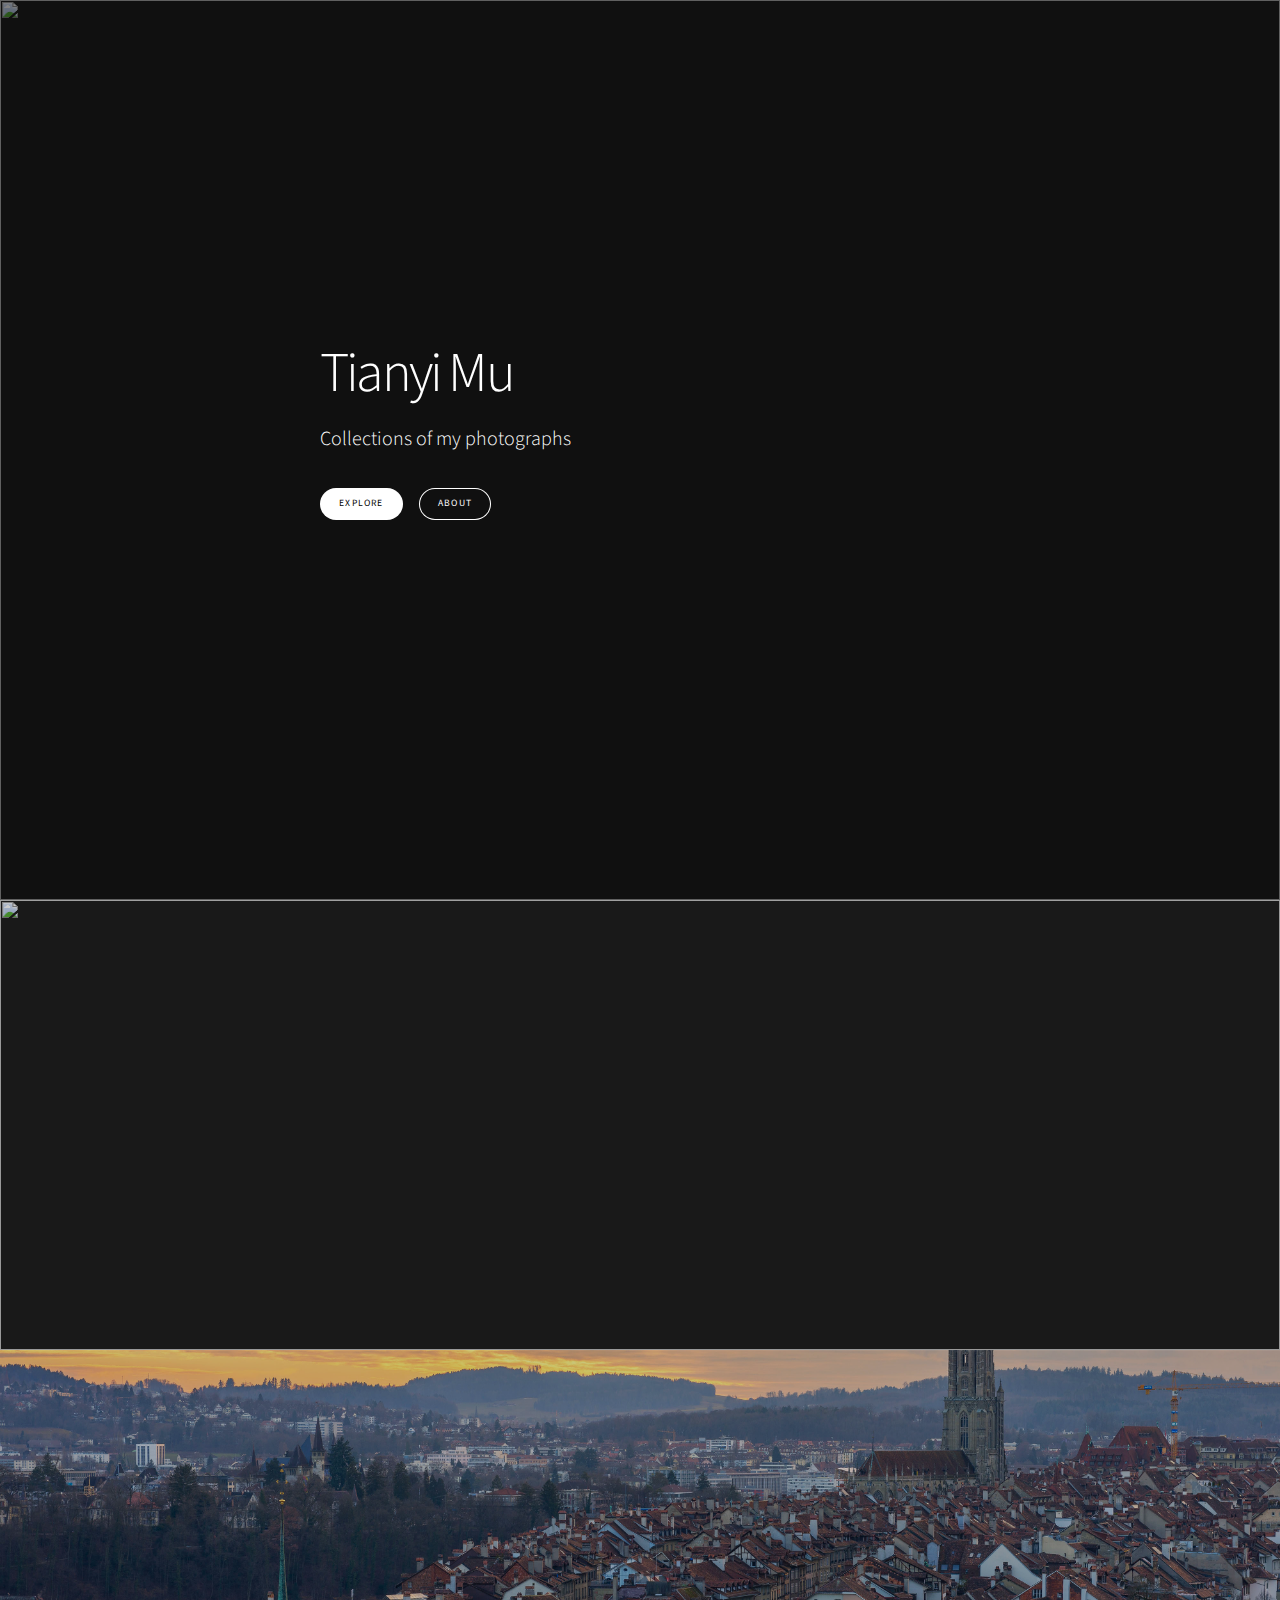
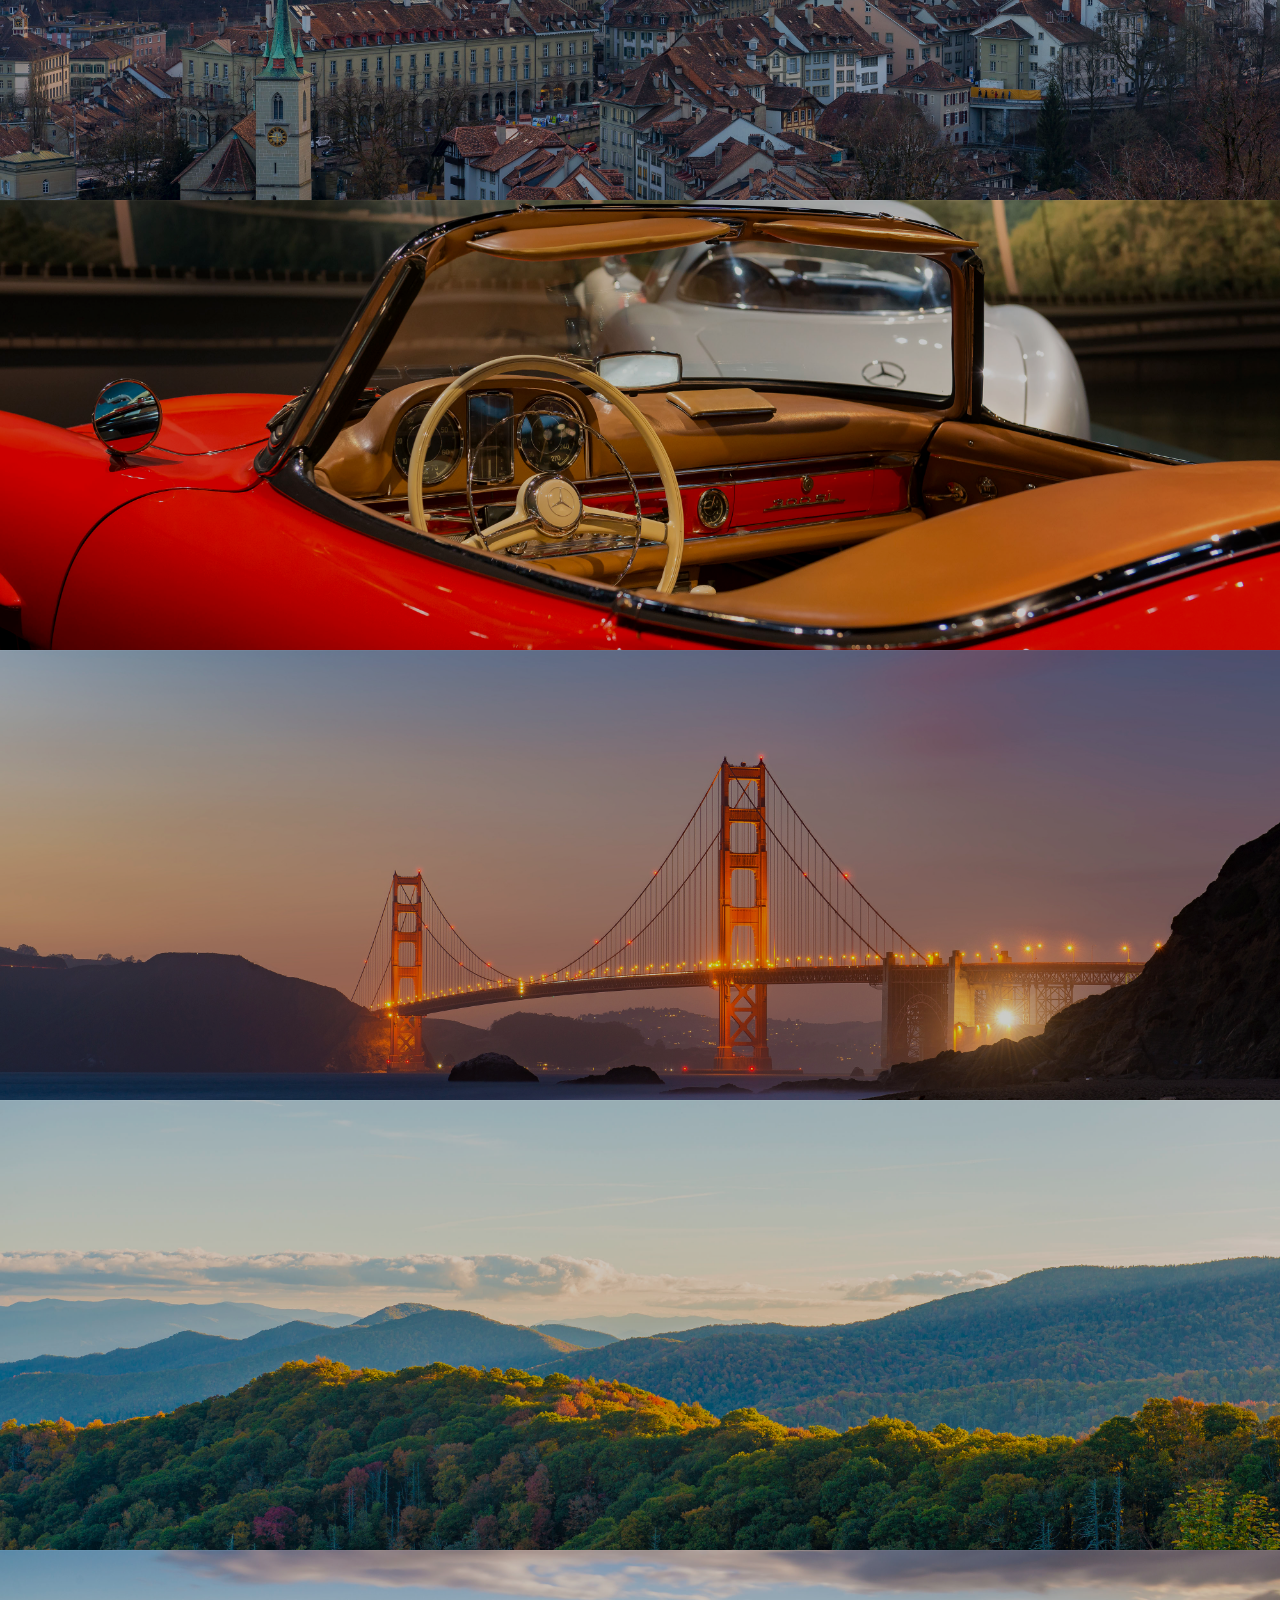
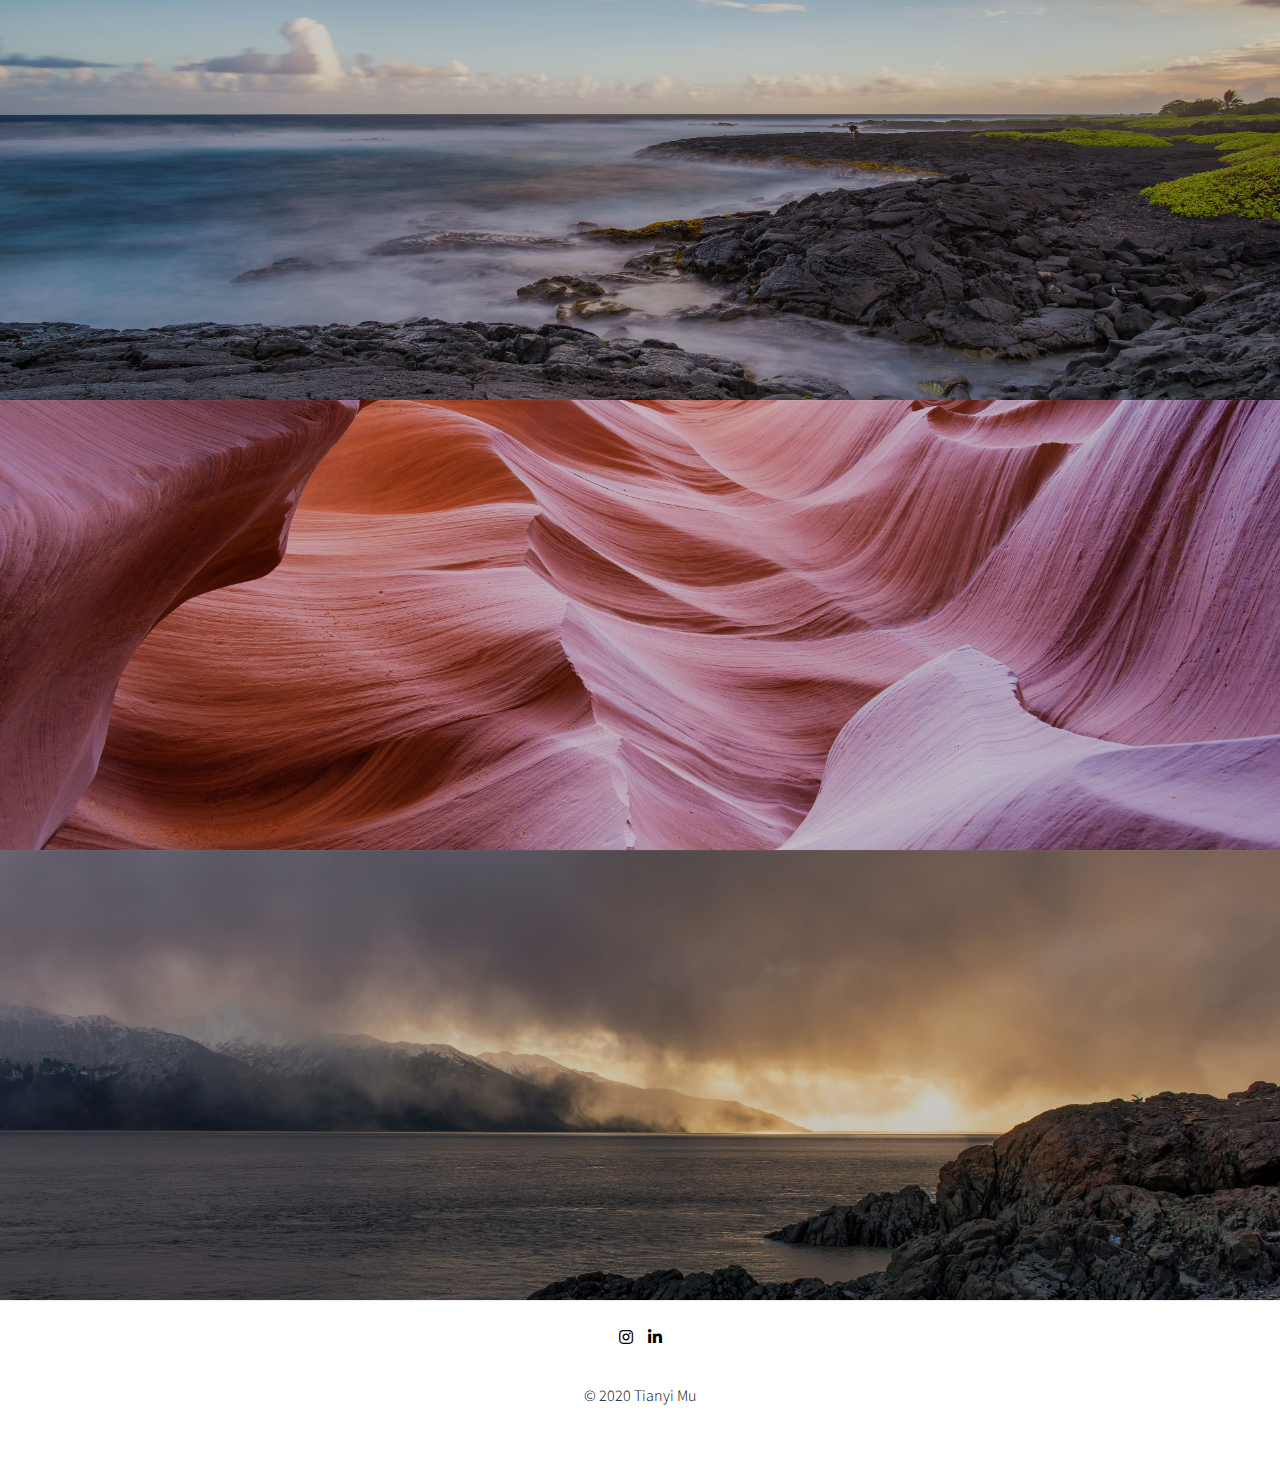
==== index.html @ 305a87bd "Updated text." ====
<!DOCTYPE HTML>
<html>
	<head>
		<title>Tianyi Mu | Photography</title>
		<meta charset="utf-8" />
		<meta name="viewport" content="width=device-width, initial-scale=1, user-scalable=no" />
		<link rel="stylesheet" href="assets/css/main.css" />
		<noscript><link rel="stylesheet" href="assets/css/noscript.css" /></noscript>
	</head>
	<body class="is-preload">

		<!-- Wrapper -->
			<div id="wrapper" class="divided">

				<!-- Banner -->
					<section class="banner style5 orient-left content-align-left image-position-center fullscreen onload-image-fade-in onload-content-fade-in invert">
						<div class="content">
							<h1>Tianyi Mu</h1>
							<p class="major">Collections of my photographs</p>
							<ul class="actions">
								<li><a href="#first" class="button small primary smooth-scroll">Explore</a></li>
								<li><a href="#" class="button small">About</a></li>
							</ul>
						</div>
						<div class="image">
							<img src="https://lh3.googleusercontent.com/pw/ACtC-3cf3P3qyMoaVeF_bucW7BR9KTDskK-wTEbn95TgHK5FvDvEcoyx5fl1wuawTOv554nxGsnjHeO-Rc6pDMjMTRM7GzS0KGvMmckXxmOC7EUI4SiFsaUWWVvSiIOHxc_Jzpi5-QGB5wQGXA7s-VOk4S5xpg=d" alt="" />
						</div>
					</section>

				<!-- Iceland -->
					<section class="banner style6 orient-left content-align-right image-position-center halfscreen onscroll-content-fade-left invert" id="first">
						<div class="content">
							<h2>Iceland</h2>
							<p>Stunning. Breathtaking. Untouched.</p>
							<ul class="actions stacked">
								<li><a href="pages/iceland.html" class="button small">View</a></li>
							</ul>
						</div>
						<div class="image">
							<img src="https://lh3.googleusercontent.com/pw/ACtC-3dLDua1lH4VbxoZrUAxfYO-ZorQUButgsZPCnPOY8i-Nu2q8m4n0-yyhXLZFzZq9bI5Y24S3KtPQP6VyTIKIX3iuOVRl8wZaAKiS13rvDyEDsWI3XBlqyUcSgIVVdvfz4VItKAmdldjgBrH_vfaoMehkA=d" alt="" />
						</div>
					</section>
				
				<!-- Switzerland -->
				<section class="banner style6 orient-left content-align-left image-position-center halfscreen onscroll-content-fade-right invert">
					<div class="content">
						<h2>Switzerland</h2>
						<p>Exquisite. Inspiring. Pristine.</p>
						<ul class="actions stacked">
							<li><a href="#" class="button small">View</a></li>
						</ul>
					</div>
					<div class="image">
						<img src="images/switzerland.jpg" alt="" />
					</div>
				</section>

				<!-- Germany -->
				<section class="banner style6 orient-left content-align-right image-position-center halfscreen onscroll-content-fade-left invert">
					<div class="content">
						<h2>Germany</h2>
						<p>Meticulous. Rigorous. Exceptional.</p>
						<ul class="actions stacked">
							<li><a href="#" class="button small">View</a></li>
						</ul>
					</div>
					<div class="image">
						<img src="images/germany.jpg" alt="" />
					</div>
				</section>

				<!-- California -->
				<section class="banner style6 orient-left content-align-left image-position-center halfscreen onscroll-content-fade-right invert">
					<div class="content">
						<h2>California</h2>
						<p>Soul-enriching, breath-taking, life-affirming natural sight</p>
						<ul class="actions stacked">
							<li><a href="#" class="button small">View</a></li>
						</ul>
					</div>
					<div class="image">
						<img src="images/california.jpg" alt="" />
					</div>
				</section>

				<!-- North Carolina -->
				<section class="banner style6 orient-left content-align-right image-position-center halfscreen onscroll-content-fade-left invert">
					<div class="content">
						<h2>North Carolina</h2>
						<p>Soul-enriching, breath-taking, life-affirming natural sight</p>
						<ul class="actions stacked">
							<li><a href="#" class="button small">View</a></li>
						</ul>
					</div>
					<div class="image">
						<img src="images/north carolina.jpg" alt="" />
					</div>
				</section>

				<!-- Hawaii -->
				<section class="banner style6 orient-left content-align-left image-position-center halfscreen onscroll-content-fade-right invert">
					<div class="content">
						<h2>Hawaii</h2>
						<p>Soul-enriching, breath-taking, life-affirming natural sight</p>
						<ul class="actions stacked">
							<li><a href="#" class="button small">View</a></li>
						</ul>
					</div>
					<div class="image">
						<img src="images/hawaii.jpg" alt="" />
					</div>
				</section>

				<!-- Arizona -->
				<section class="banner style6 orient-left content-align-right image-position-center halfscreen onscroll-content-fade-left invert">
					<div class="content">
						<h2>Arizona</h2>
						<p>Soul-enriching, breath-taking, life-affirming natural sight</p>
						<ul class="actions stacked">
							<li><a href="#" class="button small">View</a></li>
						</ul>
					</div>
					<div class="image">
						<img src="images/arizona.jpg" alt="" />
					</div>
				</section>

				<!-- Alaska -->
				<section class="banner style6 orient-left content-align-left image-position-center halfscreen onscroll-content-fade-right invert">
					<div class="content">
						<h2>Alaska</h2>
						<p>Soul-enriching, breath-taking, life-affirming natural sight</p>
						<ul class="actions stacked">
							<li><a href="#" class="button small">View</a></li>
						</ul>
					</div>
					<div class="image">
						<img src="images/alaska.jpg" alt="" />
					</div>
				</section>

				<!-- Footer -->
					<footer class="wrapper style1 align-center">
						<div class="inner">
							<ul class="icons">
								<li><a href="#" class="icon brands style1 fa-instagram"><span class="label">Instagram</span></a></li>
								<li><a href="#" class="icon brands style1 fa-linkedin-in"><span class="label">LinkedIn</span></a></li>
							</ul>
							<p>&copy; 2020 Tianyi Mu</p>
						</div>
					</footer>

			</div>

		<!-- Scripts -->
			<script src="assets/js/jquery.min.js"></script>
			<script src="assets/js/jquery.scrollex.min.js"></script>
			<script src="assets/js/jquery.scrolly.min.js"></script>
			<script src="assets/js/browser.min.js"></script>
			<script src="assets/js/breakpoints.min.js"></script>
			<script src="assets/js/util.js"></script>
			<script src="assets/js/main.js"></script>

	</body>
</html>
---- assets/css/main.css ----
@import url(fontawesome-all.min.css);
@import url("https://fonts.googleapis.com/css?family=Source+Sans+Pro:300,300i,400,400i");

/*
	Story by HTML5 UP
	html5up.net | @ajlkn
	Free for personal and commercial use under the CCA 3.0 license (html5up.net/license)
*/

html, body, div, span, applet, object,
iframe, h1, h2, h3, h4, h5, h6, p, blockquote,
pre, a, abbr, acronym, address, big, cite,
code, del, dfn, em, img, ins, kbd, q, s, samp,
small, strike, strong, sub, sup, tt, var, b,
u, i, center, dl, dt, dd, ol, ul, li, fieldset,
form, label, legend, table, caption, tbody,
tfoot, thead, tr, th, td, article, aside,
canvas, details, embed, figure, figcaption,
footer, header, hgroup, menu, nav, output, ruby,
section, summary, time, mark, audio, video {
	margin: 0;
	padding: 0;
	border: 0;
	font-size: 100%;
	font: inherit;
	vertical-align: baseline;}

img {
    pointer-events: none;
}

article, aside, details, figcaption, figure,
footer, header, hgroup, menu, nav, section {
	display: block;}

body {
	line-height: 1;
}

ol, ul {
	list-style: none;
}

blockquote, q {
	quotes: none;
}

	blockquote:before, blockquote:after, q:before, q:after {
		content: '';
		content: none;
	}

table {
	border-collapse: collapse;
	border-spacing: 0;
}

body {
	-webkit-text-size-adjust: none;
}

mark {
	background-color: transparent;
	color: inherit;
}

input::-moz-focus-inner {
	border: 0;
	padding: 0;
}

input, select, textarea {
	-moz-appearance: none;
	-webkit-appearance: none;
	-ms-appearance: none;
	appearance: none;
}

/* Basic */

	@-ms-viewport {
		width: device-width;
	}

	body {
		-ms-overflow-style: scrollbar;
	}

	@media screen and (max-width: 480px) {

		html, body {
			min-width: 320px;
		}

	}

	html {
		box-sizing: border-box;
	}

	*, *:before, *:after {
		box-sizing: inherit;
	}

	body {
		background: #ffffff;
	}

		body.is-preload *, body.is-preload *:before, body.is-preload *:after {
			-moz-animation: none !important;
			-webkit-animation: none !important;
			-ms-animation: none !important;
			animation: none !important;
			-moz-transition: none !important;
			-webkit-transition: none !important;
			-ms-transition: none !important;
			transition: none !important;
		}

/* Type */

	html {
		font-size: 18pt;
	}

		@media screen and (max-width: 1680px) {

			html {
				font-size: 14pt;
			}

		}

		@media screen and (max-width: 1280px) {

			html {
				font-size: 12pt;
			}

		}

		@media screen and (max-width: 736px) {

			html {
				font-size: 11pt;
			}

		}

		@media screen and (max-width: 360px) {

			html {
				font-size: 10pt;
			}

		}

	body {
		background-color: #ffffff;
		color: #000000;
	}

	body, input, select, textarea {
		font-family: "Source Sans Pro", Helvetica, sans-serif;
		font-size: 1rem;
		font-weight: 300;
		line-height: 1.65;
	}

	a {
		-moz-transition: color 0.2s ease-in-out;
		-webkit-transition: color 0.2s ease-in-out;
		-ms-transition: color 0.2s ease-in-out;
		transition: color 0.2s ease-in-out;
		text-decoration: underline;
	}

		a:hover {
			text-decoration: none;
		}

	strong, b {
		font-weight: 400;
	}

	em, i {
		font-style: italic;
	}

	p {
		margin: 0 0 2rem 0;
	}

		p.major {
			font-size: 1.25rem;
		}

	h1, h2, h3, h4, h5, h6 {
		font-weight: 300;
		line-height: 1.375;
		letter-spacing: -0.05em;
		margin: 0 0 1rem 0;
	}

		h1 a, h2 a, h3 a, h4 a, h5 a, h6 a {
			color: inherit;
			text-decoration: none;
		}

	h1 {
		font-size: 3.5rem;
		line-height: 1.2;
	}

	h2 {
		font-size: 2.25rem;
	}

	h3 {
		font-size: 1.5rem;
	}

	h4 {
		font-size: 1.1rem;
	}

	h5 {
		font-size: 0.9rem;
	}

	h6 {
		font-size: 0.7rem;
	}

	sub {
		font-size: 0.8rem;
		position: relative;
		top: 0.5rem;
	}

	sup {
		font-size: 0.8rem;
		position: relative;
		top: -0.5rem;
	}

	blockquote {
		border-left: solid 4px;
		font-style: italic;
		margin: 0 0 2rem 0;
		padding: 0.5rem 0 0.5rem 2rem;
	}

	code {
		border-radius: 4px;
		font-family: "Courier New", monospace;
		font-size: 0.9em;
		margin: 0 0.25rem;
		padding: 0.25rem 0.325rem;
	}

	pre {
		-webkit-overflow-scrolling: touch;
		font-family: "Courier New", monospace;
		font-size: 0.9em;
		margin: 0 0 2rem 0;
	}

		pre code {
			display: block;
			line-height: 1.5;
			padding: 0.75rem 1rem;
			overflow-x: auto;
		}

	hr {
		border: 0;
		border-bottom: solid 1px;
		margin: 2.5rem 0;
	}

		hr.major {
			margin: 3.5rem 0;
		}

	.align-left {
		text-align: left;
	}

	.align-center {
		text-align: center;
	}

	.align-right {
		text-align: right;
	}

	@media screen and (max-width: 736px) {

		p.major {
			font-size: 1.1rem;
		}

		h1 {
			font-size: 2.5rem;
		}

		h2 {
			font-size: 2rem;
		}

		h3 {
			font-size: 1.25rem;
		}

		h4 {
			font-size: 1rem;
		}

	}

	input, select, textarea {
		color: #000000;
	}

	a {
		color: #000000;
	}

		a:hover {
			color: #47D3E5;
		}

	strong, b {
		color: #000000;
	}

	h1, h2, h3, h4, h5, h6 {
		color: #000000;
	}

	blockquote {
		border-left-color: rgba(0, 0, 0, 0.2);
	}

	code {
		background: rgba(0, 0, 0, 0.05);
		border-color: rgba(0, 0, 0, 0.2);
	}

	hr {
		border-bottom-color: rgba(0, 0, 0, 0.2);
	}

/* Row */

	.row {
		display: flex;
		flex-wrap: wrap;
		box-sizing: border-box;
		align-items: stretch;
	}

		.row > * {
			box-sizing: border-box;
		}

		.row.gtr-uniform > * > :last-child {
			margin-bottom: 0;
		}

		.row.aln-left {
			justify-content: flex-start;
		}

		.row.aln-center {
			justify-content: center;
		}

		.row.aln-right {
			justify-content: flex-end;
		}

		.row.aln-top {
			align-items: flex-start;
		}

		.row.aln-middle {
			align-items: center;
		}

		.row.aln-bottom {
			align-items: flex-end;
		}

		.row > .imp {
			order: -1;
		}

		.row > .col-1 {
			width: 8.33333%;
		}

		.row > .off-1 {
			margin-left: 8.33333%;
		}

		.row > .col-2 {
			width: 16.66667%;
		}

		.row > .off-2 {
			margin-left: 16.66667%;
		}

		.row > .col-3 {
			width: 25%;
		}

		.row > .off-3 {
			margin-left: 25%;
		}

		.row > .col-4 {
			width: 33.33333%;
		}

		.row > .off-4 {
			margin-left: 33.33333%;
		}

		.row > .col-5 {
			width: 41.66667%;
		}

		.row > .off-5 {
			margin-left: 41.66667%;
		}

		.row > .col-6 {
			width: 50%;
		}

		.row > .off-6 {
			margin-left: 50%;
		}

		.row > .col-7 {
			width: 58.33333%;
		}

		.row > .off-7 {
			margin-left: 58.33333%;
		}

		.row > .col-8 {
			width: 66.66667%;
		}

		.row > .off-8 {
			margin-left: 66.66667%;
		}

		.row > .col-9 {
			width: 75%;
		}

		.row > .off-9 {
			margin-left: 75%;
		}

		.row > .col-10 {
			width: 83.33333%;
		}

		.row > .off-10 {
			margin-left: 83.33333%;
		}

		.row > .col-11 {
			width: 91.66667%;
		}

		.row > .off-11 {
			margin-left: 91.66667%;
		}

		.row > .col-12 {
			width: 100%;
		}

		.row > .off-12 {
			margin-left: 100%;
		}

		.row.gtr-0 {
			margin-top: 0;
			margin-left: 0rem;
		}

			.row.gtr-0 > * {
				padding: 0 0 0 0rem;
			}

			.row.gtr-0.gtr-uniform {
				margin-top: 0rem;
			}

				.row.gtr-0.gtr-uniform > * {
					padding-top: 0rem;
				}

		.row.gtr-25 {
			margin-top: 0;
			margin-left: -0.5rem;
		}

			.row.gtr-25 > * {
				padding: 0 0 0 0.5rem;
			}

			.row.gtr-25.gtr-uniform {
				margin-top: -0.5rem;
			}

				.row.gtr-25.gtr-uniform > * {
					padding-top: 0.5rem;
				}

		.row.gtr-50 {
			margin-top: 0;
			margin-left: -1rem;
		}

			.row.gtr-50 > * {
				padding: 0 0 0 1rem;
			}

			.row.gtr-50.gtr-uniform {
				margin-top: -1rem;
			}

				.row.gtr-50.gtr-uniform > * {
					padding-top: 1rem;
				}

		.row {
			margin-top: 0;
			margin-left: -2rem;
		}

			.row > * {
				padding: 0 0 0 2rem;
			}

			.row.gtr-uniform {
				margin-top: -2rem;
			}

				.row.gtr-uniform > * {
					padding-top: 2rem;
				}

		.row.gtr-150 {
			margin-top: 0;
			margin-left: -3rem;
		}

			.row.gtr-150 > * {
				padding: 0 0 0 3rem;
			}

			.row.gtr-150.gtr-uniform {
				margin-top: -3rem;
			}

				.row.gtr-150.gtr-uniform > * {
					padding-top: 3rem;
				}

		.row.gtr-200 {
			margin-top: 0;
			margin-left: -4rem;
		}

			.row.gtr-200 > * {
				padding: 0 0 0 4rem;
			}

			.row.gtr-200.gtr-uniform {
				margin-top: -4rem;
			}

				.row.gtr-200.gtr-uniform > * {
					padding-top: 4rem;
				}

		@media screen and (max-width: 1680px) {

			.row {
				display: flex;
				flex-wrap: wrap;
				box-sizing: border-box;
				align-items: stretch;
			}

				.row > * {
					box-sizing: border-box;
				}

				.row.gtr-uniform > * > :last-child {
					margin-bottom: 0;
				}

				.row.aln-left {
					justify-content: flex-start;
				}

				.row.aln-center {
					justify-content: center;
				}

				.row.aln-right {
					justify-content: flex-end;
				}

				.row.aln-top {
					align-items: flex-start;
				}

				.row.aln-middle {
					align-items: center;
				}

				.row.aln-bottom {
					align-items: flex-end;
				}

				.row > .imp-xlarge {
					order: -1;
				}

				.row > .col-1-xlarge {
					width: 8.33333%;
				}

				.row > .off-1-xlarge {
					margin-left: 8.33333%;
				}

				.row > .col-2-xlarge {
					width: 16.66667%;
				}

				.row > .off-2-xlarge {
					margin-left: 16.66667%;
				}

				.row > .col-3-xlarge {
					width: 25%;
				}

				.row > .off-3-xlarge {
					margin-left: 25%;
				}

				.row > .col-4-xlarge {
					width: 33.33333%;
				}

				.row > .off-4-xlarge {
					margin-left: 33.33333%;
				}

				.row > .col-5-xlarge {
					width: 41.66667%;
				}

				.row > .off-5-xlarge {
					margin-left: 41.66667%;
				}

				.row > .col-6-xlarge {
					width: 50%;
				}

				.row > .off-6-xlarge {
					margin-left: 50%;
				}

				.row > .col-7-xlarge {
					width: 58.33333%;
				}

				.row > .off-7-xlarge {
					margin-left: 58.33333%;
				}

				.row > .col-8-xlarge {
					width: 66.66667%;
				}

				.row > .off-8-xlarge {
					margin-left: 66.66667%;
				}

				.row > .col-9-xlarge {
					width: 75%;
				}

				.row > .off-9-xlarge {
					margin-left: 75%;
				}

				.row > .col-10-xlarge {
					width: 83.33333%;
				}

				.row > .off-10-xlarge {
					margin-left: 83.33333%;
				}

				.row > .col-11-xlarge {
					width: 91.66667%;
				}

				.row > .off-11-xlarge {
					margin-left: 91.66667%;
				}

				.row > .col-12-xlarge {
					width: 100%;
				}

				.row > .off-12-xlarge {
					margin-left: 100%;
				}

				.row.gtr-0 {
					margin-top: 0;
					margin-left: 0rem;
				}

					.row.gtr-0 > * {
						padding: 0 0 0 0rem;
					}

					.row.gtr-0.gtr-uniform {
						margin-top: 0rem;
					}

						.row.gtr-0.gtr-uniform > * {
							padding-top: 0rem;
						}

				.row.gtr-25 {
					margin-top: 0;
					margin-left: -0.5rem;
				}

					.row.gtr-25 > * {
						padding: 0 0 0 0.5rem;
					}

					.row.gtr-25.gtr-uniform {
						margin-top: -0.5rem;
					}

						.row.gtr-25.gtr-uniform > * {
							padding-top: 0.5rem;
						}

				.row.gtr-50 {
					margin-top: 0;
					margin-left: -1rem;
				}

					.row.gtr-50 > * {
						padding: 0 0 0 1rem;
					}

					.row.gtr-50.gtr-uniform {
						margin-top: -1rem;
					}

						.row.gtr-50.gtr-uniform > * {
							padding-top: 1rem;
						}

				.row {
					margin-top: 0;
					margin-left: -2rem;
				}

					.row > * {
						padding: 0 0 0 2rem;
					}

					.row.gtr-uniform {
						margin-top: -2rem;
					}

						.row.gtr-uniform > * {
							padding-top: 2rem;
						}

				.row.gtr-150 {
					margin-top: 0;
					margin-left: -3rem;
				}

					.row.gtr-150 > * {
						padding: 0 0 0 3rem;
					}

					.row.gtr-150.gtr-uniform {
						margin-top: -3rem;
					}

						.row.gtr-150.gtr-uniform > * {
							padding-top: 3rem;
						}

				.row.gtr-200 {
					margin-top: 0;
					margin-left: -4rem;
				}

					.row.gtr-200 > * {
						padding: 0 0 0 4rem;
					}

					.row.gtr-200.gtr-uniform {
						margin-top: -4rem;
					}

						.row.gtr-200.gtr-uniform > * {
							padding-top: 4rem;
						}

		}

		@media screen and (max-width: 1280px) {

			.row {
				display: flex;
				flex-wrap: wrap;
				box-sizing: border-box;
				align-items: stretch;
			}

				.row > * {
					box-sizing: border-box;
				}

				.row.gtr-uniform > * > :last-child {
					margin-bottom: 0;
				}

				.row.aln-left {
					justify-content: flex-start;
				}

				.row.aln-center {
					justify-content: center;
				}

				.row.aln-right {
					justify-content: flex-end;
				}

				.row.aln-top {
					align-items: flex-start;
				}

				.row.aln-middle {
					align-items: center;
				}

				.row.aln-bottom {
					align-items: flex-end;
				}

				.row > .imp-large {
					order: -1;
				}

				.row > .col-1-large {
					width: 8.33333%;
				}

				.row > .off-1-large {
					margin-left: 8.33333%;
				}

				.row > .col-2-large {
					width: 16.66667%;
				}

				.row > .off-2-large {
					margin-left: 16.66667%;
				}

				.row > .col-3-large {
					width: 25%;
				}

				.row > .off-3-large {
					margin-left: 25%;
				}

				.row > .col-4-large {
					width: 33.33333%;
				}

				.row > .off-4-large {
					margin-left: 33.33333%;
				}

				.row > .col-5-large {
					width: 41.66667%;
				}

				.row > .off-5-large {
					margin-left: 41.66667%;
				}

				.row > .col-6-large {
					width: 50%;
				}

				.row > .off-6-large {
					margin-left: 50%;
				}

				.row > .col-7-large {
					width: 58.33333%;
				}

				.row > .off-7-large {
					margin-left: 58.33333%;
				}

				.row > .col-8-large {
					width: 66.66667%;
				}

				.row > .off-8-large {
					margin-left: 66.66667%;
				}

				.row > .col-9-large {
					width: 75%;
				}

				.row > .off-9-large {
					margin-left: 75%;
				}

				.row > .col-10-large {
					width: 83.33333%;
				}

				.row > .off-10-large {
					margin-left: 83.33333%;
				}

				.row > .col-11-large {
					width: 91.66667%;
				}

				.row > .off-11-large {
					margin-left: 91.66667%;
				}

				.row > .col-12-large {
					width: 100%;
				}

				.row > .off-12-large {
					margin-left: 100%;
				}

				.row.gtr-0 {
					margin-top: 0;
					margin-left: 0rem;
				}

					.row.gtr-0 > * {
						padding: 0 0 0 0rem;
					}

					.row.gtr-0.gtr-uniform {
						margin-top: 0rem;
					}

						.row.gtr-0.gtr-uniform > * {
							padding-top: 0rem;
						}

				.row.gtr-25 {
					margin-top: 0;
					margin-left: -0.5rem;
				}

					.row.gtr-25 > * {
						padding: 0 0 0 0.5rem;
					}

					.row.gtr-25.gtr-uniform {
						margin-top: -0.5rem;
					}

						.row.gtr-25.gtr-uniform > * {
							padding-top: 0.5rem;
						}

				.row.gtr-50 {
					margin-top: 0;
					margin-left: -1rem;
				}

					.row.gtr-50 > * {
						padding: 0 0 0 1rem;
					}

					.row.gtr-50.gtr-uniform {
						margin-top: -1rem;
					}

						.row.gtr-50.gtr-uniform > * {
							padding-top: 1rem;
						}

				.row {
					margin-top: 0;
					margin-left: -2rem;
				}

					.row > * {
						padding: 0 0 0 2rem;
					}

					.row.gtr-uniform {
						margin-top: -2rem;
					}

						.row.gtr-uniform > * {
							padding-top: 2rem;
						}

				.row.gtr-150 {
					margin-top: 0;
					margin-left: -3rem;
				}

					.row.gtr-150 > * {
						padding: 0 0 0 3rem;
					}

					.row.gtr-150.gtr-uniform {
						margin-top: -3rem;
					}

						.row.gtr-150.gtr-uniform > * {
							padding-top: 3rem;
						}

				.row.gtr-200 {
					margin-top: 0;
					margin-left: -4rem;
				}

					.row.gtr-200 > * {
						padding: 0 0 0 4rem;
					}

					.row.gtr-200.gtr-uniform {
						margin-top: -4rem;
					}

						.row.gtr-200.gtr-uniform > * {
							padding-top: 4rem;
						}

		}

		@media screen and (max-width: 980px) {

			.row {
				display: flex;
				flex-wrap: wrap;
				box-sizing: border-box;
				align-items: stretch;
			}

				.row > * {
					box-sizing: border-box;
				}

				.row.gtr-uniform > * > :last-child {
					margin-bottom: 0;
				}

				.row.aln-left {
					justify-content: flex-start;
				}

				.row.aln-center {
					justify-content: center;
				}

				.row.aln-right {
					justify-content: flex-end;
				}

				.row.aln-top {
					align-items: flex-start;
				}

				.row.aln-middle {
					align-items: center;
				}

				.row.aln-bottom {
					align-items: flex-end;
				}

				.row > .imp-medium {
					order: -1;
				}

				.row > .col-1-medium {
					width: 8.33333%;
				}

				.row > .off-1-medium {
					margin-left: 8.33333%;
				}

				.row > .col-2-medium {
					width: 16.66667%;
				}

				.row > .off-2-medium {
					margin-left: 16.66667%;
				}

				.row > .col-3-medium {
					width: 25%;
				}

				.row > .off-3-medium {
					margin-left: 25%;
				}

				.row > .col-4-medium {
					width: 33.33333%;
				}

				.row > .off-4-medium {
					margin-left: 33.33333%;
				}

				.row > .col-5-medium {
					width: 41.66667%;
				}

				.row > .off-5-medium {
					margin-left: 41.66667%;
				}

				.row > .col-6-medium {
					width: 50%;
				}

				.row > .off-6-medium {
					margin-left: 50%;
				}

				.row > .col-7-medium {
					width: 58.33333%;
				}

				.row > .off-7-medium {
					margin-left: 58.33333%;
				}

				.row > .col-8-medium {
					width: 66.66667%;
				}

				.row > .off-8-medium {
					margin-left: 66.66667%;
				}

				.row > .col-9-medium {
					width: 75%;
				}

				.row > .off-9-medium {
					margin-left: 75%;
				}

				.row > .col-10-medium {
					width: 83.33333%;
				}

				.row > .off-10-medium {
					margin-left: 83.33333%;
				}

				.row > .col-11-medium {
					width: 91.66667%;
				}

				.row > .off-11-medium {
					margin-left: 91.66667%;
				}

				.row > .col-12-medium {
					width: 100%;
				}

				.row > .off-12-medium {
					margin-left: 100%;
				}

				.row.gtr-0 {
					margin-top: 0;
					margin-left: 0rem;
				}

					.row.gtr-0 > * {
						padding: 0 0 0 0rem;
					}

					.row.gtr-0.gtr-uniform {
						margin-top: 0rem;
					}

						.row.gtr-0.gtr-uniform > * {
							padding-top: 0rem;
						}

				.row.gtr-25 {
					margin-top: 0;
					margin-left: -0.5rem;
				}

					.row.gtr-25 > * {
						padding: 0 0 0 0.5rem;
					}

					.row.gtr-25.gtr-uniform {
						margin-top: -0.5rem;
					}

						.row.gtr-25.gtr-uniform > * {
							padding-top: 0.5rem;
						}

				.row.gtr-50 {
					margin-top: 0;
					margin-left: -1rem;
				}

					.row.gtr-50 > * {
						padding: 0 0 0 1rem;
					}

					.row.gtr-50.gtr-uniform {
						margin-top: -1rem;
					}

						.row.gtr-50.gtr-uniform > * {
							padding-top: 1rem;
						}

				.row {
					margin-top: 0;
					margin-left: -2rem;
				}

					.row > * {
						padding: 0 0 0 2rem;
					}

					.row.gtr-uniform {
						margin-top: -2rem;
					}

						.row.gtr-uniform > * {
							padding-top: 2rem;
						}

				.row.gtr-150 {
					margin-top: 0;
					margin-left: -3rem;
				}

					.row.gtr-150 > * {
						padding: 0 0 0 3rem;
					}

					.row.gtr-150.gtr-uniform {
						margin-top: -3rem;
					}

						.row.gtr-150.gtr-uniform > * {
							padding-top: 3rem;
						}

				.row.gtr-200 {
					margin-top: 0;
					margin-left: -4rem;
				}

					.row.gtr-200 > * {
						padding: 0 0 0 4rem;
					}

					.row.gtr-200.gtr-uniform {
						margin-top: -4rem;
					}

						.row.gtr-200.gtr-uniform > * {
							padding-top: 4rem;
						}

		}

		@media screen and (max-width: 736px) {

			.row {
				display: flex;
				flex-wrap: wrap;
				box-sizing: border-box;
				align-items: stretch;
			}

				.row > * {
					box-sizing: border-box;
				}

				.row.gtr-uniform > * > :last-child {
					margin-bottom: 0;
				}

				.row.aln-left {
					justify-content: flex-start;
				}

				.row.aln-center {
					justify-content: center;
				}

				.row.aln-right {
					justify-content: flex-end;
				}

				.row.aln-top {
					align-items: flex-start;
				}

				.row.aln-middle {
					align-items: center;
				}

				.row.aln-bottom {
					align-items: flex-end;
				}

				.row > .imp-small {
					order: -1;
				}

				.row > .col-1-small {
					width: 8.33333%;
				}

				.row > .off-1-small {
					margin-left: 8.33333%;
				}

				.row > .col-2-small {
					width: 16.66667%;
				}

				.row > .off-2-small {
					margin-left: 16.66667%;
				}

				.row > .col-3-small {
					width: 25%;
				}

				.row > .off-3-small {
					margin-left: 25%;
				}

				.row > .col-4-small {
					width: 33.33333%;
				}

				.row > .off-4-small {
					margin-left: 33.33333%;
				}

				.row > .col-5-small {
					width: 41.66667%;
				}

				.row > .off-5-small {
					margin-left: 41.66667%;
				}

				.row > .col-6-small {
					width: 50%;
				}

				.row > .off-6-small {
					margin-left: 50%;
				}

				.row > .col-7-small {
					width: 58.33333%;
				}

				.row > .off-7-small {
					margin-left: 58.33333%;
				}

				.row > .col-8-small {
					width: 66.66667%;
				}

				.row > .off-8-small {
					margin-left: 66.66667%;
				}

				.row > .col-9-small {
					width: 75%;
				}

				.row > .off-9-small {
					margin-left: 75%;
				}

				.row > .col-10-small {
					width: 83.33333%;
				}

				.row > .off-10-small {
					margin-left: 83.33333%;
				}

				.row > .col-11-small {
					width: 91.66667%;
				}

				.row > .off-11-small {
					margin-left: 91.66667%;
				}

				.row > .col-12-small {
					width: 100%;
				}

				.row > .off-12-small {
					margin-left: 100%;
				}

				.row.gtr-0 {
					margin-top: 0;
					margin-left: 0rem;
				}

					.row.gtr-0 > * {
						padding: 0 0 0 0rem;
					}

					.row.gtr-0.gtr-uniform {
						margin-top: 0rem;
					}

						.row.gtr-0.gtr-uniform > * {
							padding-top: 0rem;
						}

				.row.gtr-25 {
					margin-top: 0;
					margin-left: -0.5rem;
				}

					.row.gtr-25 > * {
						padding: 0 0 0 0.5rem;
					}

					.row.gtr-25.gtr-uniform {
						margin-top: -0.5rem;
					}

						.row.gtr-25.gtr-uniform > * {
							padding-top: 0.5rem;
						}

				.row.gtr-50 {
					margin-top: 0;
					margin-left: -1rem;
				}

					.row.gtr-50 > * {
						padding: 0 0 0 1rem;
					}

					.row.gtr-50.gtr-uniform {
						margin-top: -1rem;
					}

						.row.gtr-50.gtr-uniform > * {
							padding-top: 1rem;
						}

				.row {
					margin-top: 0;
					margin-left: -2rem;
				}

					.row > * {
						padding: 0 0 0 2rem;
					}

					.row.gtr-uniform {
						margin-top: -2rem;
					}

						.row.gtr-uniform > * {
							padding-top: 2rem;
						}

				.row.gtr-150 {
					margin-top: 0;
					margin-left: -3rem;
				}

					.row.gtr-150 > * {
						padding: 0 0 0 3rem;
					}

					.row.gtr-150.gtr-uniform {
						margin-top: -3rem;
					}

						.row.gtr-150.gtr-uniform > * {
							padding-top: 3rem;
						}

				.row.gtr-200 {
					margin-top: 0;
					margin-left: -4rem;
				}

					.row.gtr-200 > * {
						padding: 0 0 0 4rem;
					}

					.row.gtr-200.gtr-uniform {
						margin-top: -4rem;
					}

						.row.gtr-200.gtr-uniform > * {
							padding-top: 4rem;
						}

		}

		@media screen and (max-width: 480px) {

			.row {
				display: flex;
				flex-wrap: wrap;
				box-sizing: border-box;
				align-items: stretch;
			}

				.row > * {
					box-sizing: border-box;
				}

				.row.gtr-uniform > * > :last-child {
					margin-bottom: 0;
				}

				.row.aln-left {
					justify-content: flex-start;
				}

				.row.aln-center {
					justify-content: center;
				}

				.row.aln-right {
					justify-content: flex-end;
				}

				.row.aln-top {
					align-items: flex-start;
				}

				.row.aln-middle {
					align-items: center;
				}

				.row.aln-bottom {
					align-items: flex-end;
				}

				.row > .imp-xsmall {
					order: -1;
				}

				.row > .col-1-xsmall {
					width: 8.33333%;
				}

				.row > .off-1-xsmall {
					margin-left: 8.33333%;
				}

				.row > .col-2-xsmall {
					width: 16.66667%;
				}

				.row > .off-2-xsmall {
					margin-left: 16.66667%;
				}

				.row > .col-3-xsmall {
					width: 25%;
				}

				.row > .off-3-xsmall {
					margin-left: 25%;
				}

				.row > .col-4-xsmall {
					width: 33.33333%;
				}

				.row > .off-4-xsmall {
					margin-left: 33.33333%;
				}

				.row > .col-5-xsmall {
					width: 41.66667%;
				}

				.row > .off-5-xsmall {
					margin-left: 41.66667%;
				}

				.row > .col-6-xsmall {
					width: 50%;
				}

				.row > .off-6-xsmall {
					margin-left: 50%;
				}

				.row > .col-7-xsmall {
					width: 58.33333%;
				}

				.row > .off-7-xsmall {
					margin-left: 58.33333%;
				}

				.row > .col-8-xsmall {
					width: 66.66667%;
				}

				.row > .off-8-xsmall {
					margin-left: 66.66667%;
				}

				.row > .col-9-xsmall {
					width: 75%;
				}

				.row > .off-9-xsmall {
					margin-left: 75%;
				}

				.row > .col-10-xsmall {
					width: 83.33333%;
				}

				.row > .off-10-xsmall {
					margin-left: 83.33333%;
				}

				.row > .col-11-xsmall {
					width: 91.66667%;
				}

				.row > .off-11-xsmall {
					margin-left: 91.66667%;
				}

				.row > .col-12-xsmall {
					width: 100%;
				}

				.row > .off-12-xsmall {
					margin-left: 100%;
				}

				.row.gtr-0 {
					margin-top: 0;
					margin-left: 0rem;
				}

					.row.gtr-0 > * {
						padding: 0 0 0 0rem;
					}

					.row.gtr-0.gtr-uniform {
						margin-top: 0rem;
					}

						.row.gtr-0.gtr-uniform > * {
							padding-top: 0rem;
						}

				.row.gtr-25 {
					margin-top: 0;
					margin-left: -0.5rem;
				}

					.row.gtr-25 > * {
						padding: 0 0 0 0.5rem;
					}

					.row.gtr-25.gtr-uniform {
						margin-top: -0.5rem;
					}

						.row.gtr-25.gtr-uniform > * {
							padding-top: 0.5rem;
						}

				.row.gtr-50 {
					margin-top: 0;
					margin-left: -1rem;
				}

					.row.gtr-50 > * {
						padding: 0 0 0 1rem;
					}

					.row.gtr-50.gtr-uniform {
						margin-top: -1rem;
					}

						.row.gtr-50.gtr-uniform > * {
							padding-top: 1rem;
						}

				.row {
					margin-top: 0;
					margin-left: -2rem;
				}

					.row > * {
						padding: 0 0 0 2rem;
					}

					.row.gtr-uniform {
						margin-top: -2rem;
					}

						.row.gtr-uniform > * {
							padding-top: 2rem;
						}

				.row.gtr-150 {
					margin-top: 0;
					margin-left: -3rem;
				}

					.row.gtr-150 > * {
						padding: 0 0 0 3rem;
					}

					.row.gtr-150.gtr-uniform {
						margin-top: -3rem;
					}

						.row.gtr-150.gtr-uniform > * {
							padding-top: 3rem;
						}

				.row.gtr-200 {
					margin-top: 0;
					margin-left: -4rem;
				}

					.row.gtr-200 > * {
						padding: 0 0 0 4rem;
					}

					.row.gtr-200.gtr-uniform {
						margin-top: -4rem;
					}

						.row.gtr-200.gtr-uniform > * {
							padding-top: 4rem;
						}

		}

		@media screen and (max-width: 360px) {

			.row {
				display: flex;
				flex-wrap: wrap;
				box-sizing: border-box;
				align-items: stretch;
			}

				.row > * {
					box-sizing: border-box;
				}

				.row.gtr-uniform > * > :last-child {
					margin-bottom: 0;
				}

				.row.aln-left {
					justify-content: flex-start;
				}

				.row.aln-center {
					justify-content: center;
				}

				.row.aln-right {
					justify-content: flex-end;
				}

				.row.aln-top {
					align-items: flex-start;
				}

				.row.aln-middle {
					align-items: center;
				}

				.row.aln-bottom {
					align-items: flex-end;
				}

				.row > .imp-xxsmall {
					order: -1;
				}

				.row > .col-1-xxsmall {
					width: 8.33333%;
				}

				.row > .off-1-xxsmall {
					margin-left: 8.33333%;
				}

				.row > .col-2-xxsmall {
					width: 16.66667%;
				}

				.row > .off-2-xxsmall {
					margin-left: 16.66667%;
				}

				.row > .col-3-xxsmall {
					width: 25%;
				}

				.row > .off-3-xxsmall {
					margin-left: 25%;
				}

				.row > .col-4-xxsmall {
					width: 33.33333%;
				}

				.row > .off-4-xxsmall {
					margin-left: 33.33333%;
				}

				.row > .col-5-xxsmall {
					width: 41.66667%;
				}

				.row > .off-5-xxsmall {
					margin-left: 41.66667%;
				}

				.row > .col-6-xxsmall {
					width: 50%;
				}

				.row > .off-6-xxsmall {
					margin-left: 50%;
				}

				.row > .col-7-xxsmall {
					width: 58.33333%;
				}

				.row > .off-7-xxsmall {
					margin-left: 58.33333%;
				}

				.row > .col-8-xxsmall {
					width: 66.66667%;
				}

				.row > .off-8-xxsmall {
					margin-left: 66.66667%;
				}

				.row > .col-9-xxsmall {
					width: 75%;
				}

				.row > .off-9-xxsmall {
					margin-left: 75%;
				}

				.row > .col-10-xxsmall {
					width: 83.33333%;
				}

				.row > .off-10-xxsmall {
					margin-left: 83.33333%;
				}

				.row > .col-11-xxsmall {
					width: 91.66667%;
				}

				.row > .off-11-xxsmall {
					margin-left: 91.66667%;
				}

				.row > .col-12-xxsmall {
					width: 100%;
				}

				.row > .off-12-xxsmall {
					margin-left: 100%;
				}

				.row.gtr-0 {
					margin-top: 0;
					margin-left: 0rem;
				}

					.row.gtr-0 > * {
						padding: 0 0 0 0rem;
					}

					.row.gtr-0.gtr-uniform {
						margin-top: 0rem;
					}

						.row.gtr-0.gtr-uniform > * {
							padding-top: 0rem;
						}

				.row.gtr-25 {
					margin-top: 0;
					margin-left: -0.5rem;
				}

					.row.gtr-25 > * {
						padding: 0 0 0 0.5rem;
					}

					.row.gtr-25.gtr-uniform {
						margin-top: -0.5rem;
					}

						.row.gtr-25.gtr-uniform > * {
							padding-top: 0.5rem;
						}

				.row.gtr-50 {
					margin-top: 0;
					margin-left: -1rem;
				}

					.row.gtr-50 > * {
						padding: 0 0 0 1rem;
					}

					.row.gtr-50.gtr-uniform {
						margin-top: -1rem;
					}

						.row.gtr-50.gtr-uniform > * {
							padding-top: 1rem;
						}

				.row {
					margin-top: 0;
					margin-left: -2rem;
				}

					.row > * {
						padding: 0 0 0 2rem;
					}

					.row.gtr-uniform {
						margin-top: -2rem;
					}

						.row.gtr-uniform > * {
							padding-top: 2rem;
						}

				.row.gtr-150 {
					margin-top: 0;
					margin-left: -3rem;
				}

					.row.gtr-150 > * {
						padding: 0 0 0 3rem;
					}

					.row.gtr-150.gtr-uniform {
						margin-top: -3rem;
					}

						.row.gtr-150.gtr-uniform > * {
							padding-top: 3rem;
						}

				.row.gtr-200 {
					margin-top: 0;
					margin-left: -4rem;
				}

					.row.gtr-200 > * {
						padding: 0 0 0 4rem;
					}

					.row.gtr-200.gtr-uniform {
						margin-top: -4rem;
					}

						.row.gtr-200.gtr-uniform > * {
							padding-top: 4rem;
						}

		}

/* Box */

	.box {
		border-radius: 4px;
		border: solid 1px;
		margin-bottom: 2rem;
		padding: 1.5rem;
	}

		.box > :last-child,
		.box > :last-child > :last-child,
		.box > :last-child > :last-child > :last-child {
			margin-bottom: 0;
		}

		.box.alt {
			border: 0;
			border-radius: 0;
			padding: 0;
		}

	.box {
		border-color: rgba(0, 0, 0, 0.2);
	}

/* Button */

	input[type="submit"],
	input[type="reset"],
	input[type="button"],
	button,
	.button {
		-moz-appearance: none;
		-webkit-appearance: none;
		-ms-appearance: none;
		appearance: none;
		-moz-transition: background-color 0.2s ease-in-out, box-shadow 0.2s ease-in-out, color 0.2s ease-in-out;
		-webkit-transition: background-color 0.2s ease-in-out, box-shadow 0.2s ease-in-out, color 0.2s ease-in-out;
		-ms-transition: background-color 0.2s ease-in-out, box-shadow 0.2s ease-in-out, color 0.2s ease-in-out;
		transition: background-color 0.2s ease-in-out, box-shadow 0.2s ease-in-out, color 0.2s ease-in-out;
		border: 0;
		cursor: pointer;
		display: inline-block;
		font-weight: 400;
		letter-spacing: 0.125em;
		text-align: center;
		text-decoration: none;
		text-transform: uppercase;
		white-space: nowrap;
		font-size: 0.75rem;
		max-width: 20rem;
		height: 3.75em;
		line-height: 3.75em;
		border-radius: 3.75em;
		padding: 0 2.5em;
		text-overflow: ellipsis;
		overflow: hidden;
	}

		input[type="submit"].icon:before,
		input[type="reset"].icon:before,
		input[type="button"].icon:before,
		button.icon:before,
		.button.icon:before {
			margin-right: 0.5rem;
		}

		input[type="submit"].fit,
		input[type="reset"].fit,
		input[type="button"].fit,
		button.fit,
		.button.fit {
			width: 100%;
		}

		input[type="submit"].small,
		input[type="reset"].small,
		input[type="button"].small,
		button.small,
		.button.small {
			font-size: 0.6rem;
			height: 3.325em;
			line-height: 3.325em;
			border-radius: 3.325em;
			padding: 0 2em;
		}

		input[type="submit"].large,
		input[type="reset"].large,
		input[type="button"].large,
		button.large,
		.button.large {
			font-size: 0.8rem;
			height: 4em;
			line-height: 4em;
			border-radius: 4em;
			padding: 0 3em;
		}

		input[type="submit"].wide,
		input[type="reset"].wide,
		input[type="button"].wide,
		button.wide,
		.button.wide {
			min-width: 14em;
		}

		input[type="submit"].disabled, input[type="submit"]:disabled,
		input[type="reset"].disabled,
		input[type="reset"]:disabled,
		input[type="button"].disabled,
		input[type="button"]:disabled,
		button.disabled,
		button:disabled,
		.button.disabled,
		.button:disabled {
			pointer-events: none;
			opacity: 0.25;
		}

	input[type="submit"],
	input[type="reset"],
	input[type="button"],
	button,
	.button {
		background-color: transparent;
		box-shadow: inset 0 0 0 1px rgba(0, 0, 0, 0.2);
		color: #000000 !important;
	}

		input[type="submit"]:hover,
		input[type="reset"]:hover,
		input[type="button"]:hover,
		button:hover,
		.button:hover {
			box-shadow: inset 0 0 0 1px #47D3E5;
			color: #47D3E5 !important;
		}

		input[type="submit"]:active,
		input[type="reset"]:active,
		input[type="button"]:active,
		button:active,
		.button:active {
			background-color: rgba(71, 211, 229, 0.2);
			box-shadow: inset 0 0 0 1px #47D3E5;
			color: #47D3E5 !important;
		}

		input[type="submit"].primary,
		input[type="reset"].primary,
		input[type="button"].primary,
		button.primary,
		.button.primary {
			background-color: #000000;
			box-shadow: none;
			color: #ffffff !important;
		}

			input[type="submit"].primary:hover,
			input[type="reset"].primary:hover,
			input[type="button"].primary:hover,
			button.primary:hover,
			.button.primary:hover {
				background-color: #47D3E5;
			}

			input[type="submit"].primary:active,
			input[type="reset"].primary:active,
			input[type="button"].primary:active,
			button.primary:active,
			.button.primary:active {
				background-color: #1ebdd1;
			}

/* Form */

	form {
		margin: 0 0 2rem 0;
	}

		form > :last-child {
			margin-bottom: 0;
		}

		form > .fields {
			display: -moz-flex;
			display: -webkit-flex;
			display: -ms-flex;
			display: flex;
			-moz-flex-wrap: wrap;
			-webkit-flex-wrap: wrap;
			-ms-flex-wrap: wrap;
			flex-wrap: wrap;
			width: calc(100% + 3rem);
			margin: -1.5rem 0 2rem -1.5rem;
		}

			form > .fields > .field {
				-moz-flex-grow: 0;
				-webkit-flex-grow: 0;
				-ms-flex-grow: 0;
				flex-grow: 0;
				-moz-flex-shrink: 0;
				-webkit-flex-shrink: 0;
				-ms-flex-shrink: 0;
				flex-shrink: 0;
				padding: 1.5rem 0 0 1.5rem;
				width: calc(100% - 1.5rem);
			}

				form > .fields > .field.half {
					width: calc(50% - 0.75rem);
				}

				form > .fields > .field.third {
					width: calc(100%/3 - 0.5rem);
				}

				form > .fields > .field.quarter {
					width: calc(25% - 0.375rem);
				}

		@media screen and (max-width: 480px) {

			form > .fields {
				width: calc(100% + 3rem);
				margin: -1.5rem 0 2rem -1.5rem;
			}

				form > .fields > .field {
					padding: 1.5rem 0 0 1.5rem;
					width: calc(100% - 1.5rem);
				}

					form > .fields > .field.half {
						width: calc(100% - 1.5rem);
					}

					form > .fields > .field.third {
						width: calc(100% - 1.5rem);
					}

					form > .fields > .field.quarter {
						width: calc(100% - 1.5rem);
					}

		}

	label {
		display: block;
		font-size: 0.9rem;
		font-weight: 400;
		margin: 0 0 1rem 0;
	}

	input[type="text"],
	input[type="password"],
	input[type="email"],
	input[type="tel"],
	input[type="search"],
	input[type="url"],
	select,
	textarea {
		-moz-appearance: none;
		-webkit-appearance: none;
		-ms-appearance: none;
		appearance: none;
		background-color: transparent;
		border-radius: 4px;
		border: none;
		border: solid 1px;
		color: inherit;
		display: block;
		outline: 0;
		padding: 0 0.825rem;
		text-decoration: none;
		width: 100%;
	}

		input[type="text"]:invalid,
		input[type="password"]:invalid,
		input[type="email"]:invalid,
		input[type="tel"]:invalid,
		input[type="search"]:invalid,
		input[type="url"]:invalid,
		select:invalid,
		textarea:invalid {
			box-shadow: none;
		}

	select {
		background-size: 1.25rem;
		background-repeat: no-repeat;
		background-position: calc(100% - 1rem) center;
		height: 2.75rem;
		padding-right: 2.75rem;
		text-overflow: ellipsis;
	}

		select:focus::-ms-value {
			background-color: transparent;
		}

		select::-ms-expand {
			display: none;
		}

	input[type="text"],
	input[type="password"],
	input[type="email"],
	input[type="tel"],
	input[type="search"],
	input[type="url"],
	select {
		height: 2.75rem;
	}

	textarea {
		padding: 0.75rem 1rem;
	}

	input[type="checkbox"],
	input[type="radio"] {
		-moz-appearance: none;
		-webkit-appearance: none;
		-ms-appearance: none;
		appearance: none;
		display: block;
		float: left;
		margin-right: -2rem;
		opacity: 0;
		width: 1rem;
		z-index: -1;
	}

		input[type="checkbox"] + label,
		input[type="radio"] + label {
			text-decoration: none;
			-moz-user-select: none;
			-webkit-user-select: none;
			-ms-user-select: none;
			user-select: none;
			cursor: pointer;
			display: inline-block;
			font-size: 1rem;
			font-weight: 300;
			padding-left: 2.4rem;
			padding-right: 0.75rem;
			position: relative;
			margin-bottom: 0;
		}

			input[type="checkbox"] + label:before,
			input[type="radio"] + label:before {
				-moz-osx-font-smoothing: grayscale;
				-webkit-font-smoothing: antialiased;
				display: inline-block;
				font-style: normal;
				font-variant: normal;
				text-rendering: auto;
				line-height: 1;
				text-transform: none !important;
				font-family: 'Font Awesome 5 Free';
				font-weight: 900;
			}

			input[type="checkbox"] + label:before,
			input[type="radio"] + label:before {
				border-radius: 4px;
				border: solid 1px;
				content: '';
				display: inline-block;
				font-size: 0.8rem;
				height: 1.65rem;
				left: 0;
				line-height: 1.65rem;
				position: absolute;
				text-align: center;
				top: 0;
				width: 1.65rem;
			}

		input[type="checkbox"]:checked + label:before,
		input[type="radio"]:checked + label:before {
			content: '\f00c';
		}

	input[type="checkbox"] + label:before {
		border-radius: 4px;
	}

	input[type="radio"] + label:before {
		border-radius: 100%;
	}

	::-webkit-input-placeholder {
		opacity: 1.0;
	}

	:-moz-placeholder {
		opacity: 1.0;
	}

	::-moz-placeholder {
		opacity: 1.0;
	}

	:-ms-input-placeholder {
		opacity: 1.0;
	}

	label {
		color: #000000;
	}

	input[type="text"],
	input[type="password"],
	input[type="email"],
	input[type="tel"],
	input[type="search"],
	input[type="url"],
	select,
	textarea {
		border-color: rgba(0, 0, 0, 0.2);
	}

		input[type="text"]:focus,
		input[type="password"]:focus,
		input[type="email"]:focus,
		input[type="tel"]:focus,
		input[type="search"]:focus,
		input[type="url"]:focus,
		select:focus,
		textarea:focus {
			border-color: #47D3E5;
			box-shadow: 0 0 0 1px #47D3E5;
		}

	select {
		background-image: url("data:image/svg+xml;charset=utf8,%3Csvg xmlns='http://www.w3.org/2000/svg' width='40' height='40' preserveAspectRatio='none' viewBox='0 0 40 40'%3E%3Cpath d='M9.4,12.3l10.4,10.4l10.4-10.4c0.2-0.2,0.5-0.4,0.9-0.4c0.3,0,0.6,0.1,0.9,0.4l3.3,3.3c0.2,0.2,0.4,0.5,0.4,0.9 c0,0.4-0.1,0.6-0.4,0.9L20.7,31.9c-0.2,0.2-0.5,0.4-0.9,0.4c-0.3,0-0.6-0.1-0.9-0.4L4.3,17.3c-0.2-0.2-0.4-0.5-0.4-0.9 c0-0.4,0.1-0.6,0.4-0.9l3.3-3.3c0.2-0.2,0.5-0.4,0.9-0.4S9.1,12.1,9.4,12.3z' fill='rgba(0, 0, 0, 0.2)' /%3E%3C/svg%3E");
	}

		select option {
			color: #000000;
			background: #ffffff;
		}

	input[type="checkbox"] + label,
	input[type="radio"] + label {
		color: #000000;
	}

		input[type="checkbox"] + label:before,
		input[type="radio"] + label:before {
			border-color: rgba(0, 0, 0, 0.2);
		}

	input[type="checkbox"]:checked + label:before,
	input[type="radio"]:checked + label:before {
		background-color: #000000;
		border-color: #000000;
		color: #ffffff;
	}

	input[type="checkbox"]:focus + label:before,
	input[type="radio"]:focus + label:before {
		border-color: #47D3E5;
		box-shadow: 0 0 0 1px #47D3E5;
	}

	::-webkit-input-placeholder {
		color: rgba(0, 0, 0, 0.75) !important;
	}

	:-moz-placeholder {
		color: rgba(0, 0, 0, 0.75) !important;
	}

	::-moz-placeholder {
		color: rgba(0, 0, 0, 0.75) !important;
	}

	:-ms-input-placeholder {
		color: rgba(0, 0, 0, 0.75) !important;
	}

/* Icon */

	.icon {
		text-decoration: none;
		border-bottom: none;
		position: relative;
		text-align: center;
	}

		.icon:before {
			-moz-osx-font-smoothing: grayscale;
			-webkit-font-smoothing: antialiased;
			display: inline-block;
			font-style: normal;
			font-variant: normal;
			text-rendering: auto;
			line-height: 1;
			text-transform: none !important;
			font-family: 'Font Awesome 5 Free';
			font-weight: 400;
		}

		.icon > .label {
			display: none;
		}

		.icon:before {
			line-height: inherit;
		}

		.icon.solid:before {
			font-weight: 900;
		}

		.icon.brands:before {
			font-family: 'Font Awesome 5 Brands';
		}

		.icon.style2:before {
			border-radius: 2.75em;
			display: inline-block;
			height: 2.75em;
			line-height: 2.75em;
			width: 2.75em;
		}

		.icon.major {
			display: block;
			margin: 0 0 1rem 0;
		}

			.icon.major:before {
				font-size: 1.25rem;
			}

	a.icon.style2:before {
		-moz-transition: background-color 0.2s ease-in-out, box-shadow 0.2s ease-in-out, color 0.2s ease-in-out;
		-webkit-transition: background-color 0.2s ease-in-out, box-shadow 0.2s ease-in-out, color 0.2s ease-in-out;
		-ms-transition: background-color 0.2s ease-in-out, box-shadow 0.2s ease-in-out, color 0.2s ease-in-out;
		transition: background-color 0.2s ease-in-out, box-shadow 0.2s ease-in-out, color 0.2s ease-in-out;
	}

	.icon.style2:before {
		box-shadow: inset 0 0 0 1px rgba(0, 0, 0, 0.2);
	}

	a.icon.style2:hover:before {
		box-shadow: inset 0 0 0 1px #47D3E5;
		color: #47D3E5;
	}

	a.icon.style2:active:before {
		background-color: rgba(71, 211, 229, 0.1);
		box-shadow: inset 0 0 0 1px #47D3E5;
		color: #47D3E5;
	}

/* Image */

	.image {
		border: 0;
		border-radius: 4px;
		display: inline-block;
		position: relative;
	}

		.image img {
			display: block;
			border-radius: 4px;
		}

		.image.left, .image.right {
			width: 40%;
			max-width: 10rem;
		}

			.image.left img, .image.right img {
				width: 100%;
			}

		.image.left {
			float: left;
			margin: 0 1.5rem 1rem 0;
			top: 0.25rem;
		}

		.image.right {
			float: right;
			margin: 0 0 1rem 1.5rem;
			top: 0.25rem;
		}

		.image.fit {
			display: block;
			margin: 0 0 2rem 0;
			width: 100%;
		}

			.image.fit img {
				width: 100%;
			}

		.image.main {
			display: block;
			margin: 0 0 3rem 0;
			width: 100%;
		}

			.image.main img {
				width: 100%;
			}

/* List */

	ol {
		list-style: decimal;
		margin: 0 0 2rem 0;
		padding-left: 1.25rem;
	}

		ol li {
			padding-left: 0.25rem;
		}

	ul {
		list-style: disc;
		margin: 0 0 2rem 0;
		padding-left: 1rem;
	}

		ul li {
			padding-left: 0.5rem;
		}

		ul.alt {
			list-style: none;
			padding-left: 0;
		}

			ul.alt li {
				border-top: solid 1px;
				padding: 0.5rem 0;
			}

				ul.alt li:first-child {
					border-top: 0;
					padding-top: 0;
				}

	dl {
		margin: 0 0 2rem 0;
	}

		dl dt {
			display: block;
			font-weight: 400;
			margin: 0 0 1rem 0;
		}

		dl dd {
			margin-left: 2rem;
		}

		dl.style2 dt {
			width: 25%;
			float: left;
		}

		dl.style2 dd {
			width: 70%;
			float: left;
		}

		dl.style2:after {
			content: '';
			display: block;
			clear: both;
		}

	ul.alt li {
		border-top-color: rgba(0, 0, 0, 0.2);
	}

/* Actions */

	ul.actions {
		display: -moz-flex;
		display: -webkit-flex;
		display: -ms-flex;
		display: flex;
		cursor: default;
		list-style: none;
		margin-left: -1rem;
		padding-left: 0;
	}

		ul.actions li {
			padding: 0 0 0 1rem;
			vertical-align: middle;
		}

		ul.actions.special {
			-moz-justify-content: center;
			-webkit-justify-content: center;
			-ms-justify-content: center;
			justify-content: center;
			width: 100%;
			margin-left: 0;
		}

			ul.actions.special li:first-child {
				padding-left: 0;
			}

		ul.actions.stacked {
			-moz-flex-direction: column;
			-webkit-flex-direction: column;
			-ms-flex-direction: column;
			flex-direction: column;
			margin-left: 0;
		}

			ul.actions.stacked li {
				padding: 1.3rem 0 0 0;
			}

				ul.actions.stacked li:first-child {
					padding-top: 0;
				}

		ul.actions.fit {
			width: calc(100% + 1rem);
		}

			ul.actions.fit li {
				-moz-flex-grow: 1;
				-webkit-flex-grow: 1;
				-ms-flex-grow: 1;
				flex-grow: 1;
				-moz-flex-shrink: 1;
				-webkit-flex-shrink: 1;
				-ms-flex-shrink: 1;
				flex-shrink: 1;
				width: 100%;
			}

				ul.actions.fit li > * {
					width: 100%;
				}

			ul.actions.fit.stacked {
				width: 100%;
			}

		@media screen and (max-width: 480px) {

			ul.actions:not(.fixed) {
				-moz-flex-direction: column;
				-webkit-flex-direction: column;
				-ms-flex-direction: column;
				flex-direction: column;
				margin-left: 0;
				width: 100% !important;
			}

				ul.actions:not(.fixed) li {
					-moz-flex-grow: 1;
					-webkit-flex-grow: 1;
					-ms-flex-grow: 1;
					flex-grow: 1;
					-moz-flex-shrink: 1;
					-webkit-flex-shrink: 1;
					-ms-flex-shrink: 1;
					flex-shrink: 1;
					padding: 1rem 0 0 0;
					text-align: center;
					width: 100%;
				}

					ul.actions:not(.fixed) li > * {
						width: 100%;
					}

					ul.actions:not(.fixed) li:first-child {
						padding-top: 0;
					}

					ul.actions:not(.fixed) li input[type="submit"],
					ul.actions:not(.fixed) li input[type="reset"],
					ul.actions:not(.fixed) li input[type="button"],
					ul.actions:not(.fixed) li button,
					ul.actions:not(.fixed) li .button {
						width: 100%;
					}

						ul.actions:not(.fixed) li input[type="submit"].icon:before,
						ul.actions:not(.fixed) li input[type="reset"].icon:before,
						ul.actions:not(.fixed) li input[type="button"].icon:before,
						ul.actions:not(.fixed) li button.icon:before,
						ul.actions:not(.fixed) li .button.icon:before {
							margin-left: -0.5rem;
						}

		}

/* Icons */

	ul.icons {
		cursor: default;
		list-style: none;
		padding-left: 0;
	}

		ul.icons li {
			display: inline-block;
			padding: 0 0.75rem 0 0;
		}

			ul.icons li:last-child {
				padding-right: 0;
			}

/* Section/Article */

	section.special, article.special {
		text-align: center;
	}

	header p {
		position: relative;
		margin: -0.65rem 0 1.5rem 0;
		font-style: italic;
	}

	header h1 + p {
		font-size: 1.375rem;
	}

	header h2 + p {
		font-size: 1.25rem;
	}

	header h3 + p {
		font-size: 1.1rem;
	}

	header h4 + p,
	header h5 + p,
	header h6 + p {
		font-size: 0.9rem;
	}

	header p {
		color: rgba(0, 0, 0, 0.75);
	}

/* Table */

	.table-wrapper {
		-webkit-overflow-scrolling: touch;
		margin: 0 0 2rem 0;
		overflow-x: auto;
	}

		.table-wrapper > table {
			margin-bottom: 0;
		}

	table {
		margin: 0 0 2rem 0;
		width: 100%;
	}

		table tbody tr {
			border: solid 1px;
			border-left: 0;
			border-right: 0;
		}

		table td {
			padding: 0.75rem 0.75rem;
		}

		table th {
			font-size: 0.9rem;
			font-weight: 400;
			padding: 0 0.75rem 0.75rem 0.75rem;
			text-align: left;
		}

		table thead {
			border-bottom: solid 2px;
		}

		table tfoot {
			border-top: solid 2px;
		}

		table.alt {
			border-collapse: separate;
		}

			table.alt tbody tr td {
				border: solid 1px;
				border-left-width: 0;
				border-top-width: 0;
			}

				table.alt tbody tr td:first-child {
					border-left-width: 1px;
				}

			table.alt tbody tr:first-child td {
				border-top-width: 1px;
			}

			table.alt thead {
				border-bottom: 0;
			}

			table.alt tfoot {
				border-top: 0;
			}

		table.fixed {
			table-layout: fixed;
		}

	table tbody tr {
		border-color: rgba(0, 0, 0, 0.2);
	}

		table tbody tr:nth-child(2n + 1) {
			background-color: rgba(0, 0, 0, 0.05);
		}

		table tbody tr.alt {
			background-color: rgba(0, 0, 0, 0.05) !important;
		}

	table th {
		color: #000000;
	}

	table thead {
		border-bottom-color: rgba(0, 0, 0, 0.2);
	}

	table tfoot {
		border-top-color: rgba(0, 0, 0, 0.2);
	}

	table.alt tbody tr td {
		border-color: rgba(0, 0, 0, 0.2);
	}

	table.uniform tbody tr:nth-child(2n + 1) {
		background-color: transparent;
	}

/* Banner (transitions) */

	.banner.onload-content-fade-up .content {
		-moz-transition: opacity 0.75s ease-in-out, -moz-transform 0.75s ease-in-out;
		-webkit-transition: opacity 0.75s ease-in-out, -webkit-transform 0.75s ease-in-out;
		-ms-transition: opacity 0.75s ease-in-out, -ms-transform 0.75s ease-in-out;
		transition: opacity 0.75s ease-in-out, transform 0.75s ease-in-out;
	}

	body.is-preload .banner.onload-content-fade-up .content {
		-moz-transform: translateY(1rem);
		-webkit-transform: translateY(1rem);
		-ms-transform: translateY(1rem);
		transform: translateY(1rem);
		opacity: 0;
	}

	.banner.onload-content-fade-down .content {
		-moz-transition: opacity 0.75s ease-in-out, -moz-transform 0.75s ease-in-out;
		-webkit-transition: opacity 0.75s ease-in-out, -webkit-transform 0.75s ease-in-out;
		-ms-transition: opacity 0.75s ease-in-out, -ms-transform 0.75s ease-in-out;
		transition: opacity 0.75s ease-in-out, transform 0.75s ease-in-out;
	}

	body.is-preload .banner.onload-content-fade-down .content {
		-moz-transform: translateY(-1rem);
		-webkit-transform: translateY(-1rem);
		-ms-transform: translateY(-1rem);
		transform: translateY(-1rem);
		opacity: 0;
	}

	.banner.onload-content-fade-left .content {
		-moz-transition: opacity 0.75s ease-in-out, -moz-transform 0.75s ease-in-out;
		-webkit-transition: opacity 0.75s ease-in-out, -webkit-transform 0.75s ease-in-out;
		-ms-transition: opacity 0.75s ease-in-out, -ms-transform 0.75s ease-in-out;
		transition: opacity 0.75s ease-in-out, transform 0.75s ease-in-out;
	}

	body.is-preload .banner.onload-content-fade-left .content {
		-moz-transform: translateX(1rem);
		-webkit-transform: translateX(1rem);
		-ms-transform: translateX(1rem);
		transform: translateX(1rem);
		opacity: 0;
	}

	.banner.onload-content-fade-right .content {
		-moz-transition: opacity 0.75s ease-in-out, -moz-transform 0.75s ease-in-out;
		-webkit-transition: opacity 0.75s ease-in-out, -webkit-transform 0.75s ease-in-out;
		-ms-transition: opacity 0.75s ease-in-out, -ms-transform 0.75s ease-in-out;
		transition: opacity 0.75s ease-in-out, transform 0.75s ease-in-out;
	}

	body.is-preload .banner.onload-content-fade-right .content {
		-moz-transform: translateX(-1rem);
		-webkit-transform: translateX(-1rem);
		-ms-transform: translateX(-1rem);
		transform: translateX(-1rem);
		opacity: 0;
	}

	.banner.onload-content-fade-in .content {
		-moz-transition: opacity 0.75s ease-in-out;
		-webkit-transition: opacity 0.75s ease-in-out;
		-ms-transition: opacity 0.75s ease-in-out;
		transition: opacity 0.75s ease-in-out;
	}

	body.is-preload .banner.onload-content-fade-in .content {
		opacity: 0;
	}

	.banner.onload-image-fade-up .image {
		-moz-transition: opacity 0.75s ease-in-out, -moz-transform 0.75s ease-in-out;
		-webkit-transition: opacity 0.75s ease-in-out, -webkit-transform 0.75s ease-in-out;
		-ms-transition: opacity 0.75s ease-in-out, -ms-transform 0.75s ease-in-out;
		transition: opacity 0.75s ease-in-out, transform 0.75s ease-in-out;
	}

		.banner.onload-image-fade-up .image img {
			-moz-transition: opacity 0.75s ease-in-out;
			-webkit-transition: opacity 0.75s ease-in-out;
			-ms-transition: opacity 0.75s ease-in-out;
			transition: opacity 0.75s ease-in-out;
			-moz-transition-delay: 0.5625s;
			-webkit-transition-delay: 0.5625s;
			-ms-transition-delay: 0.5625s;
			transition-delay: 0.5625s;
		}

	body.is-preload .banner.onload-image-fade-up .image {
		-moz-transform: translateY(1rem);
		-webkit-transform: translateY(1rem);
		-ms-transform: translateY(1rem);
		transform: translateY(1rem);
		opacity: 0;
	}

		body.is-preload .banner.onload-image-fade-up .image img {
			opacity: 0;
		}

	.banner.onload-image-fade-down .image {
		-moz-transition: opacity 0.75s ease-in-out, -moz-transform 0.75s ease-in-out;
		-webkit-transition: opacity 0.75s ease-in-out, -webkit-transform 0.75s ease-in-out;
		-ms-transition: opacity 0.75s ease-in-out, -ms-transform 0.75s ease-in-out;
		transition: opacity 0.75s ease-in-out, transform 0.75s ease-in-out;
	}

		.banner.onload-image-fade-down .image img {
			-moz-transition: opacity 0.75s ease-in-out;
			-webkit-transition: opacity 0.75s ease-in-out;
			-ms-transition: opacity 0.75s ease-in-out;
			transition: opacity 0.75s ease-in-out;
			-moz-transition-delay: 0.5625s;
			-webkit-transition-delay: 0.5625s;
			-ms-transition-delay: 0.5625s;
			transition-delay: 0.5625s;
		}

	body.is-preload .banner.onload-image-fade-down .image {
		-moz-transform: translateY(-1rem);
		-webkit-transform: translateY(-1rem);
		-ms-transform: translateY(-1rem);
		transform: translateY(-1rem);
		opacity: 0;
	}

		body.is-preload .banner.onload-image-fade-down .image img {
			opacity: 0;
		}

	.banner.onload-image-fade-left .image {
		-moz-transition: opacity 0.75s ease-in-out, -moz-transform 0.75s ease-in-out;
		-webkit-transition: opacity 0.75s ease-in-out, -webkit-transform 0.75s ease-in-out;
		-ms-transition: opacity 0.75s ease-in-out, -ms-transform 0.75s ease-in-out;
		transition: opacity 0.75s ease-in-out, transform 0.75s ease-in-out;
	}

		.banner.onload-image-fade-left .image img {
			-moz-transition: opacity 0.75s ease-in-out;
			-webkit-transition: opacity 0.75s ease-in-out;
			-ms-transition: opacity 0.75s ease-in-out;
			transition: opacity 0.75s ease-in-out;
			-moz-transition-delay: 0.5625s;
			-webkit-transition-delay: 0.5625s;
			-ms-transition-delay: 0.5625s;
			transition-delay: 0.5625s;
		}

	body.is-preload .banner.onload-image-fade-left .image {
		-moz-transform: translateX(1rem);
		-webkit-transform: translateX(1rem);
		-ms-transform: translateX(1rem);
		transform: translateX(1rem);
		opacity: 0;
	}

		body.is-preload .banner.onload-image-fade-left .image img {
			opacity: 0;
		}

	.banner.onload-image-fade-right .image {
		-moz-transition: opacity 0.75s ease-in-out, -moz-transform 0.75s ease-in-out;
		-webkit-transition: opacity 0.75s ease-in-out, -webkit-transform 0.75s ease-in-out;
		-ms-transition: opacity 0.75s ease-in-out, -ms-transform 0.75s ease-in-out;
		transition: opacity 0.75s ease-in-out, transform 0.75s ease-in-out;
	}

		.banner.onload-image-fade-right .image img {
			-moz-transition: opacity 0.75s ease-in-out;
			-webkit-transition: opacity 0.75s ease-in-out;
			-ms-transition: opacity 0.75s ease-in-out;
			transition: opacity 0.75s ease-in-out;
			-moz-transition-delay: 0.5625s;
			-webkit-transition-delay: 0.5625s;
			-ms-transition-delay: 0.5625s;
			transition-delay: 0.5625s;
		}

	body.is-preload .banner.onload-image-fade-right .image {
		-moz-transform: translateX(-1rem);
		-webkit-transform: translateX(-1rem);
		-ms-transform: translateX(-1rem);
		transform: translateX(-1rem);
		opacity: 0;
	}

		body.is-preload .banner.onload-image-fade-right .image img {
			opacity: 0;
		}

	.banner.onload-image-fade-in .image img {
		-moz-transition: opacity 0.75s ease-in-out;
		-webkit-transition: opacity 0.75s ease-in-out;
		-ms-transition: opacity 0.75s ease-in-out;
		transition: opacity 0.75s ease-in-out;
	}

	body.is-preload .banner.onload-image-fade-in .image img {
		opacity: 0;
	}

	.banner.onscroll-content-fade-up .content {
		-moz-transition: opacity 0.75s ease-in-out, -moz-transform 0.75s ease-in-out;
		-webkit-transition: opacity 0.75s ease-in-out, -webkit-transform 0.75s ease-in-out;
		-ms-transition: opacity 0.75s ease-in-out, -ms-transform 0.75s ease-in-out;
		transition: opacity 0.75s ease-in-out, transform 0.75s ease-in-out;
	}

	.banner.onscroll-content-fade-up.is-inactive .content {
		-moz-transform: translateY(1rem);
		-webkit-transform: translateY(1rem);
		-ms-transform: translateY(1rem);
		transform: translateY(1rem);
		opacity: 0;
	}

	.banner.onscroll-content-fade-down .content {
		-moz-transition: opacity 0.75s ease-in-out, -moz-transform 0.75s ease-in-out;
		-webkit-transition: opacity 0.75s ease-in-out, -webkit-transform 0.75s ease-in-out;
		-ms-transition: opacity 0.75s ease-in-out, -ms-transform 0.75s ease-in-out;
		transition: opacity 0.75s ease-in-out, transform 0.75s ease-in-out;
	}

	.banner.onscroll-content-fade-down.is-inactive .content {
		-moz-transform: translateY(-1rem);
		-webkit-transform: translateY(-1rem);
		-ms-transform: translateY(-1rem);
		transform: translateY(-1rem);
		opacity: 0;
	}

	.banner.onscroll-content-fade-left .content {
		-moz-transition: opacity 0.75s ease-in-out, -moz-transform 0.75s ease-in-out;
		-webkit-transition: opacity 0.75s ease-in-out, -webkit-transform 0.75s ease-in-out;
		-ms-transition: opacity 0.75s ease-in-out, -ms-transform 0.75s ease-in-out;
		transition: opacity 0.75s ease-in-out, transform 0.75s ease-in-out;
	}

	.banner.onscroll-content-fade-left.is-inactive .content {
		-moz-transform: translateX(1rem);
		-webkit-transform: translateX(1rem);
		-ms-transform: translateX(1rem);
		transform: translateX(1rem);
		opacity: 0;
	}

	.banner.onscroll-content-fade-right .content {
		-moz-transition: opacity 0.75s ease-in-out, -moz-transform 0.75s ease-in-out;
		-webkit-transition: opacity 0.75s ease-in-out, -webkit-transform 0.75s ease-in-out;
		-ms-transition: opacity 0.75s ease-in-out, -ms-transform 0.75s ease-in-out;
		transition: opacity 0.75s ease-in-out, transform 0.75s ease-in-out;
	}

	.banner.onscroll-content-fade-right.is-inactive .content {
		-moz-transform: translateX(-1rem);
		-webkit-transform: translateX(-1rem);
		-ms-transform: translateX(-1rem);
		transform: translateX(-1rem);
		opacity: 0;
	}

	.banner.onscroll-content-fade-in .content {
		-moz-transition: opacity 0.75s ease-in-out;
		-webkit-transition: opacity 0.75s ease-in-out;
		-ms-transition: opacity 0.75s ease-in-out;
		transition: opacity 0.75s ease-in-out;
	}

	.banner.onscroll-content-fade-in.is-inactive .content {
		opacity: 0;
	}

	.banner.onscroll-image-fade-up .image {
		-moz-transition: opacity 0.75s ease-in-out, -moz-transform 0.75s ease-in-out;
		-webkit-transition: opacity 0.75s ease-in-out, -webkit-transform 0.75s ease-in-out;
		-ms-transition: opacity 0.75s ease-in-out, -ms-transform 0.75s ease-in-out;
		transition: opacity 0.75s ease-in-out, transform 0.75s ease-in-out;
	}

		.banner.onscroll-image-fade-up .image img {
			-moz-transition: opacity 0.75s ease-in-out;
			-webkit-transition: opacity 0.75s ease-in-out;
			-ms-transition: opacity 0.75s ease-in-out;
			transition: opacity 0.75s ease-in-out;
			-moz-transition-delay: 0.5625s;
			-webkit-transition-delay: 0.5625s;
			-ms-transition-delay: 0.5625s;
			transition-delay: 0.5625s;
		}

	.banner.onscroll-image-fade-up.is-inactive .image {
		-moz-transform: translateY(1rem);
		-webkit-transform: translateY(1rem);
		-ms-transform: translateY(1rem);
		transform: translateY(1rem);
		opacity: 0;
	}

		.banner.onscroll-image-fade-up.is-inactive .image img {
			opacity: 0;
		}

	.banner.onscroll-image-fade-down .image {
		-moz-transition: opacity 0.75s ease-in-out, -moz-transform 0.75s ease-in-out;
		-webkit-transition: opacity 0.75s ease-in-out, -webkit-transform 0.75s ease-in-out;
		-ms-transition: opacity 0.75s ease-in-out, -ms-transform 0.75s ease-in-out;
		transition: opacity 0.75s ease-in-out, transform 0.75s ease-in-out;
	}

		.banner.onscroll-image-fade-down .image img {
			-moz-transition: opacity 0.75s ease-in-out;
			-webkit-transition: opacity 0.75s ease-in-out;
			-ms-transition: opacity 0.75s ease-in-out;
			transition: opacity 0.75s ease-in-out;
			-moz-transition-delay: 0.5625s;
			-webkit-transition-delay: 0.5625s;
			-ms-transition-delay: 0.5625s;
			transition-delay: 0.5625s;
		}

	.banner.onscroll-image-fade-down.is-inactive .image {
		-moz-transform: translateY(-1rem);
		-webkit-transform: translateY(-1rem);
		-ms-transform: translateY(-1rem);
		transform: translateY(-1rem);
		opacity: 0;
	}

		.banner.onscroll-image-fade-down.is-inactive .image img {
			opacity: 0;
		}

	.banner.onscroll-image-fade-left .image {
		-moz-transition: opacity 0.75s ease-in-out, -moz-transform 0.75s ease-in-out;
		-webkit-transition: opacity 0.75s ease-in-out, -webkit-transform 0.75s ease-in-out;
		-ms-transition: opacity 0.75s ease-in-out, -ms-transform 0.75s ease-in-out;
		transition: opacity 0.75s ease-in-out, transform 0.75s ease-in-out;
	}

		.banner.onscroll-image-fade-left .image img {
			-moz-transition: opacity 0.75s ease-in-out;
			-webkit-transition: opacity 0.75s ease-in-out;
			-ms-transition: opacity 0.75s ease-in-out;
			transition: opacity 0.75s ease-in-out;
			-moz-transition-delay: 0.5625s;
			-webkit-transition-delay: 0.5625s;
			-ms-transition-delay: 0.5625s;
			transition-delay: 0.5625s;
		}

	.banner.onscroll-image-fade-left.is-inactive .image {
		-moz-transform: translateX(1rem);
		-webkit-transform: translateX(1rem);
		-ms-transform: translateX(1rem);
		transform: translateX(1rem);
		opacity: 0;
	}

		.banner.onscroll-image-fade-left.is-inactive .image img {
			opacity: 0;
		}

	.banner.onscroll-image-fade-right .image {
		-moz-transition: opacity 0.75s ease-in-out, -moz-transform 0.75s ease-in-out;
		-webkit-transition: opacity 0.75s ease-in-out, -webkit-transform 0.75s ease-in-out;
		-ms-transition: opacity 0.75s ease-in-out, -ms-transform 0.75s ease-in-out;
		transition: opacity 0.75s ease-in-out, transform 0.75s ease-in-out;
	}

		.banner.onscroll-image-fade-right .image img {
			-moz-transition: opacity 0.75s ease-in-out;
			-webkit-transition: opacity 0.75s ease-in-out;
			-ms-transition: opacity 0.75s ease-in-out;
			transition: opacity 0.75s ease-in-out;
			-moz-transition-delay: 0.5625s;
			-webkit-transition-delay: 0.5625s;
			-ms-transition-delay: 0.5625s;
			transition-delay: 0.5625s;
		}

	.banner.onscroll-image-fade-right.is-inactive .image {
		-moz-transform: translateX(-1rem);
		-webkit-transform: translateX(-1rem);
		-ms-transform: translateX(-1rem);
		transform: translateX(-1rem);
		opacity: 0;
	}

		.banner.onscroll-image-fade-right.is-inactive .image img {
			opacity: 0;
		}

	.banner.onscroll-image-fade-in .image img {
		-moz-transition: opacity 0.75s ease-in-out;
		-webkit-transition: opacity 0.75s ease-in-out;
		-ms-transition: opacity 0.75s ease-in-out;
		transition: opacity 0.75s ease-in-out;
	}

	.banner.onscroll-image-fade-in.is-inactive .image img {
		opacity: 0;
	}

/* Banner (style1) */

	.banner.style1 {
		-moz-align-items: -moz-stretch;
		-webkit-align-items: -webkit-stretch;
		-ms-align-items: -ms-stretch;
		align-items: stretch;
		display: -moz-flex;
		display: -webkit-flex;
		display: -ms-flex;
		display: flex;
		-moz-flex-direction: row;
		-webkit-flex-direction: row;
		-ms-flex-direction: row;
		flex-direction: row;
		-moz-justify-content: -moz-flex-end;
		-webkit-justify-content: -webkit-flex-end;
		-ms-justify-content: -ms-flex-end;
		justify-content: flex-end;
		position: relative;
		text-align: left;
		overflow-x: hidden;
	}

		.banner.style1 .content {
			padding: 7rem 7rem 5rem 7rem ;
			-moz-align-self: center;
			-webkit-align-self: center;
			-ms-align-self: center;
			align-self: center;
			-moz-flex-grow: 1;
			-webkit-flex-grow: 1;
			-ms-flex-grow: 1;
			flex-grow: 1;
			-moz-flex-shrink: 1;
			-webkit-flex-shrink: 1;
			-ms-flex-shrink: 1;
			flex-shrink: 1;
			width: 50%;
			max-width: 48rem;
			margin: 0 auto;
		}

		.banner.style1 .image {
			-moz-flex-grow: 0;
			-webkit-flex-grow: 0;
			-ms-flex-grow: 0;
			flex-grow: 0;
			-moz-flex-shrink: 0;
			-webkit-flex-shrink: 0;
			-ms-flex-shrink: 0;
			flex-shrink: 0;
			border-radius: 0;
			width: 50%;
		}

			.banner.style1 .image img {
				-moz-object-fit: cover;
				-webkit-object-fit: cover;
				-ms-object-fit: cover;
				object-fit: cover;
				-moz-object-position: center;
				-webkit-object-position: center;
				-ms-object-position: center;
				object-position: center;
				display: block;
				position: absolute;
				top: 0;
				left: 0;
				width: 100%;
				height: 100%;
				border-radius: 0;
			}

		@media screen and (max-width: 1680px) {

			.banner.style1 .content {
				padding: 5rem 5rem 3rem 5rem ;
			}

		}

		@media screen and (max-width: 1280px) {

			.banner.style1 .content {
				padding: 4rem 4rem 2rem 4rem ;
			}

		}

		@media screen and (max-width: 980px) {

			.banner.style1 .content {
				padding: 3.75rem 3rem 1.75rem 3rem ;
			}

		}

		@media screen and (max-width: 736px) {

			.banner.style1 .content {
				padding: 2.5rem 2rem 0.5rem 2rem ;
			}

		}

		@media screen and (orientation: portrait) {

			.banner.style1 {
				-moz-flex-direction: column-reverse;
				-webkit-flex-direction: column-reverse;
				-ms-flex-direction: column-reverse;
				flex-direction: column-reverse;
				text-align: center;
			}

				.banner.style1 .content {
					display: -moz-flex;
					display: -webkit-flex;
					display: -ms-flex;
					display: flex;
					-moz-flex-direction: column;
					-webkit-flex-direction: column;
					-ms-flex-direction: column;
					flex-direction: column;
					-moz-justify-content: center;
					-webkit-justify-content: center;
					-ms-justify-content: center;
					justify-content: center;
					width: 100%;
					max-width: 100%;
				}

				.banner.style1 .image {
					width: 100%;
					max-width: 100%;
					height: 45vh;
				}

		}

		.banner.style1.fullscreen {
			min-height: 100vh;
		}

		.banner.style1.halfscreen {
			min-height: 50vh;
		}

			@media screen and (orientation: portrait) {

				.banner.style1.fullscreen .content {
					min-height: 50vh;
				}

				.banner.style1.fullscreen .image {
					height: 50vh;
				}

			}

		.banner.style1.orient-right {
			-moz-flex-direction: row-reverse;
			-webkit-flex-direction: row-reverse;
			-ms-flex-direction: row-reverse;
			flex-direction: row-reverse;
		}

			@media screen and (orientation: portrait) {

				.banner.style1.orient-right {
					-moz-flex-direction: column-reverse;
					-webkit-flex-direction: column-reverse;
					-ms-flex-direction: column-reverse;
					flex-direction: column-reverse;
				}

			}

		.banner.style1.content-align-center {
			text-align: center;
		}

		.banner.style1.content-align-right {
			text-align: right;
		}

			@media screen and (orientation: portrait) {

				.banner.style1.content-align-right {
					text-align: center;
				}

			}

		.banner.style1.image-position-left .image img {
			-moz-object-position: left;
			-webkit-object-position: left;
			-ms-object-position: left;
			object-position: left;
		}

		.banner.style1.image-position-right .image img {
			-moz-object-position: right;
			-webkit-object-position: right;
			-ms-object-position: right;
			object-position: right;
		}

/* Banner (style2) */

	.banner.style2 {
		padding: 5.25rem 5.25rem 3.25rem 5.25rem ;
		-moz-align-items: center;
		-webkit-align-items: center;
		-ms-align-items: center;
		align-items: center;
		display: -moz-flex;
		display: -webkit-flex;
		display: -ms-flex;
		display: flex;
		-moz-justify-content: center;
		-webkit-justify-content: center;
		-ms-justify-content: center;
		justify-content: center;
		background-color: inherit;
		position: relative;
		text-align: center;
		overflow-x: hidden;
	}

		.banner.style2 .content {
			padding: 5.25rem 5.25rem 3.25rem 5.25rem ;
			position: relative;
			width: 40rem;
			max-width: 100%;
			background-color: inherit;
			border-radius: 0.5rem;
			margin-bottom: 2rem;
			z-index: 1;
		}

		.banner.style2 .image {
			-moz-flex-grow: 0;
			-webkit-flex-grow: 0;
			-ms-flex-grow: 0;
			flex-grow: 0;
			-moz-flex-shrink: 0;
			-webkit-flex-shrink: 0;
			-ms-flex-shrink: 0;
			flex-shrink: 0;
			position: absolute;
			width: 100%;
			height: 100%;
			top: 0;
			left: 0;
			border-radius: 0;
		}

			.banner.style2 .image img {
				-moz-object-fit: cover;
				-webkit-object-fit: cover;
				-ms-object-fit: cover;
				object-fit: cover;
				-moz-object-position: center;
				-webkit-object-position: center;
				-ms-object-position: center;
				object-position: center;
				display: block;
				position: absolute;
				top: 0;
				left: 0;
				width: 100%;
				height: 100%;
				border-radius: 0;
			}

		@media screen and (max-width: 1680px) {

			.banner.style2 {
				padding: 3.75rem 3.75rem 1.75rem 3.75rem ;
			}

				.banner.style2 .content {
					padding: 3.75rem 3.75rem 1.75rem 3.75rem ;
				}

		}

		@media screen and (max-width: 1280px) {

			.banner.style2 {
				padding: 4rem 3rem 2rem 3rem ;
			}

				.banner.style2 .content {
					padding: 4rem 3rem 2rem 3rem ;
				}

		}

		@media screen and (max-width: 980px) {

			.banner.style2 {
				padding: 3rem 3rem 1rem 3rem ;
			}

				.banner.style2 .content {
					padding: 3.75rem 2.25rem 1.75rem 2.25rem ;
				}

		}

		@media screen and (max-width: 736px) {

			.banner.style2 {
				padding: 2rem 2rem 0.1rem 2rem ;
			}

				.banner.style2 .content {
					padding: 2.5rem 1.5rem 0.5rem 1.5rem ;
				}

		}

		.banner.style2.fullscreen {
			min-height: 100vh;
		}

		.banner.style2.halfscreen {
			min-height: 50vh;
		}

		.banner.style2.orient-left {
			-moz-justify-content: -moz-flex-start;
			-webkit-justify-content: -webkit-flex-start;
			-ms-justify-content: -ms-flex-start;
			justify-content: flex-start;
			padding-left: 0;
		}

			.banner.style2.orient-left .content {
				border-top-left-radius: 0;
				border-bottom-left-radius: 0;
			}

		.banner.style2.orient-right {
			-moz-justify-content: -moz-flex-end;
			-webkit-justify-content: -webkit-flex-end;
			-ms-justify-content: -ms-flex-end;
			justify-content: flex-end;
			padding-right: 0;
		}

			.banner.style2.orient-right .content {
				border-top-right-radius: 0;
				border-bottom-right-radius: 0;
			}

		.banner.style2.content-align-left {
			text-align: left;
		}

		.banner.style2.content-align-right {
			text-align: right;
		}

		.banner.style2.image-position-left .image img {
			-moz-object-position: left;
			-webkit-object-position: left;
			-ms-object-position: left;
			object-position: left;
		}

		.banner.style2.image-position-right .image img {
			-moz-object-position: right;
			-webkit-object-position: right;
			-ms-object-position: right;
			object-position: right;
		}

/* Banner (style3) */

	.banner.style3 {
		padding: 7rem 7rem 5rem 7rem ;
		-moz-align-items: center;
		-webkit-align-items: center;
		-ms-align-items: center;
		align-items: center;
		display: -moz-flex;
		display: -webkit-flex;
		display: -ms-flex;
		display: flex;
		-moz-flex-direction: row-reverse;
		-webkit-flex-direction: row-reverse;
		-ms-flex-direction: row-reverse;
		flex-direction: row-reverse;
		-moz-justify-content: center;
		-webkit-justify-content: center;
		-ms-justify-content: center;
		justify-content: center;
		position: relative;
		text-align: left;
		overflow-x: hidden;
	}

		.banner.style3 .content {
			width: 31.5rem;
			max-width: 100%;
		}

		.banner.style3 .image {
			-moz-flex-grow: 0;
			-webkit-flex-grow: 0;
			-ms-flex-grow: 0;
			flex-grow: 0;
			-moz-flex-shrink: 0;
			-webkit-flex-shrink: 0;
			-ms-flex-shrink: 0;
			flex-shrink: 0;
			width: 21rem;
			height: 21rem;
			border-radius: 100%;
			margin: 0 3.5rem 2rem 0;
		}

			.banner.style3 .image img {
				-moz-object-fit: cover;
				-webkit-object-fit: cover;
				-ms-object-fit: cover;
				object-fit: cover;
				-moz-object-position: center;
				-webkit-object-position: center;
				-ms-object-position: center;
				object-position: center;
				display: block;
				width: 100%;
				height: 100%;
				border-radius: 100%;
			}

		@media screen and (max-width: 1680px) {

			.banner.style3 {
				padding: 5rem 5rem 3rem 5rem ;
			}

		}

		@media screen and (max-width: 1280px) {

			.banner.style3 {
				padding: 4rem 4rem 2rem 4rem ;
			}

		}

		@media screen and (max-width: 980px) {

			.banner.style3 {
				padding: 3.75rem 3rem 1.75rem 3rem ;
			}

				.banner.style3 .image {
					width: 18.375rem;
					height: 18.375rem;
				}

		}

		@media screen and (max-width: 736px) {

			.banner.style3 {
				padding: 2.5rem 2rem 0.5rem 2rem ;
				-moz-align-items: -moz-flex-start;
				-webkit-align-items: -webkit-flex-start;
				-ms-align-items: -ms-flex-start;
				align-items: flex-start;
			}

				.banner.style3 .image {
					width: 15.75rem;
					height: 15.75rem;
					margin: 0 2rem 2rem 0;
				}

		}

		@media screen and (orientation: portrait) {

			.banner.style3 {
				-moz-align-items: center;
				-webkit-align-items: center;
				-ms-align-items: center;
				align-items: center;
				-moz-flex-direction: column-reverse;
				-webkit-flex-direction: column-reverse;
				-ms-flex-direction: column-reverse;
				flex-direction: column-reverse;
				text-align: center;
			}

				.banner.style3 .content {
					width: 34rem;
					max-width: 100%;
				}

				.banner.style3 .image {
					margin-right: 0;
				}

		}

		.banner.style3.fullscreen {
			min-height: 100vh;
		}

		.banner.style4.halfscreen {
			min-height: 50vh;
		}

		.banner.style3.orient-left {
			-moz-flex-direction: row;
			-webkit-flex-direction: row;
			-ms-flex-direction: row;
			flex-direction: row;
		}

			.banner.style3.orient-left .image {
				margin: 0 0 2rem 3.5rem;
			}

			@media screen and (max-width: 736px) {

				.banner.style3.orient-left .image {
					margin: 0 0 2rem 2rem;
				}

			}

			@media screen and (orientation: portrait) {

				.banner.style3.orient-left {
					-moz-flex-direction: column-reverse;
					-webkit-flex-direction: column-reverse;
					-ms-flex-direction: column-reverse;
					flex-direction: column-reverse;
				}

					.banner.style3.orient-left .image {
						margin-left: 0;
					}

			}

		.banner.style3.content-align-center {
			text-align: center;
		}

		.banner.style3.content-align-right {
			text-align: right;
		}

		.banner.style3.image-position-left .image img {
			-moz-object-position: left;
			-webkit-object-position: left;
			-ms-object-position: left;
			object-position: left;
		}

		.banner.style3.image-position-right .image img {
			-moz-object-position: right;
			-webkit-object-position: right;
			-ms-object-position: right;
			object-position: right;
		}

/* Banner (style4) */

	.banner.style4 {
		padding: 7rem 7rem 5rem 7rem ;
		-moz-align-items: center;
		-webkit-align-items: center;
		-ms-align-items: center;
		align-items: center;
		display: -moz-flex;
		display: -webkit-flex;
		display: -ms-flex;
		display: flex;
		-moz-flex-direction: row-reverse;
		-webkit-flex-direction: row-reverse;
		-ms-flex-direction: row-reverse;
		flex-direction: row-reverse;
		-moz-justify-content: center;
		-webkit-justify-content: center;
		-ms-justify-content: center;
		justify-content: center;
		position: relative;
		text-align: left;
		overflow-x: hidden;
	}

		.banner.style4 .content {
			width: 31.5rem;
			max-width: 100%;
		}

		.banner.style4 .image {
			-moz-flex-grow: 0;
			-webkit-flex-grow: 0;
			-ms-flex-grow: 0;
			flex-grow: 0;
			-moz-flex-shrink: 0;
			-webkit-flex-shrink: 0;
			-ms-flex-shrink: 0;
			flex-shrink: 0;
			border-radius: 0;
			border: solid 1px;
			width: 13rem;
			height: 23.11111rem;
			margin-top: 2.5rem;
			margin-bottom: 5rem;
			margin-right: 3.5rem;
		}

			.banner.style4 .image img {
				-moz-object-fit: cover;
				-webkit-object-fit: cover;
				-ms-object-fit: cover;
				object-fit: cover;
				-moz-object-position: center;
				-webkit-object-position: center;
				-ms-object-position: center;
				object-position: center;
				display: block;
				width: 100%;
				height: 100%;
				border-radius: 0;
			}

			.banner.style4 .image:before {
				content: '';
				display: block;
				background-position: center;
				background-repeat: no-repeat;
				border: solid 1px;
				border-bottom: 0;
			}

			.banner.style4 .image:after {
				content: '';
				display: block;
				background-position: center;
				background-repeat: no-repeat;
				border: solid 1px;
				border-top: 0;
			}

			.banner.style4 .image:before {
				height: 2.5rem;
				background-size: 64px 32px;
				margin-top: -2.5rem;
				border-radius: 1rem 1rem 0 0;
			}

			.banner.style4 .image:after {
				height: 3rem;
				background-size: 64px 32px;
				margin-bottom: -3rem;
				border-radius: 0 0 1rem 1rem;
			}

		@media screen and (max-width: 1680px) {

			.banner.style4 {
				padding: 5rem 5rem 3rem 5rem ;
			}

		}

		@media screen and (max-width: 1280px) {

			.banner.style4 {
				padding: 4rem 4rem 2rem 4rem ;
			}

		}

		@media screen and (max-width: 980px) {

			.banner.style4 {
				padding: 3.75rem 3rem 1.75rem 3rem ;
			}

				.banner.style4 .image {
					width: 11.375rem;
					height: 20.22222rem;
					margin-top: 2.1875rem;
					margin-bottom: 4.625rem;
				}

					.banner.style4 .image:before {
						height: 2.1875rem;
						background-size: 56px 28px;
						margin-top: -2.1875rem;
						border-radius: 0.875rem 0.875rem 0 0;
					}

					.banner.style4 .image:after {
						height: 2.625rem;
						background-size: 56px 28px;
						margin-bottom: -2.625rem;
						border-radius: 0 0 0.875rem 0.875rem;
					}

		}

		@media screen and (max-width: 736px) {

			.banner.style4 {
				padding: 2.5rem 2rem 0.5rem 2rem ;
				-moz-align-items: -moz-flex-start;
				-webkit-align-items: -webkit-flex-start;
				-ms-align-items: -ms-flex-start;
				align-items: flex-start;
			}

				.banner.style4 .image {
					width: 8.125rem;
					height: 14.44444rem;
					margin-top: 1.5625rem;
					margin-bottom: 3.875rem;
				}

					.banner.style4 .image:before {
						height: 1.5625rem;
						background-size: 40px 20px;
						margin-top: -1.5625rem;
						border-radius: 0.625rem 0.625rem 0 0;
					}

					.banner.style4 .image:after {
						height: 1.875rem;
						background-size: 40px 20px;
						margin-bottom: -1.875rem;
						border-radius: 0 0 0.625rem 0.625rem;
					}

		}

		@media screen and (orientation: portrait) {

			.banner.style4 {
				-moz-align-items: center;
				-webkit-align-items: center;
				-ms-align-items: center;
				align-items: center;
				-moz-flex-direction: column-reverse;
				-webkit-flex-direction: column-reverse;
				-ms-flex-direction: column-reverse;
				flex-direction: column-reverse;
				text-align: center;
			}

				.banner.style4 .content {
					width: 34rem;
					max-width: 100%;
				}

				.banner.style4 .image {
					margin-right: 0;
					margin-left: 0;
				}

		}

		.banner.style4.fullscreen {
			min-height: 100vh;
		}

		.banner.style4.halfscreen {
			min-height: 50vh;
		}

		.banner.style4.orient-left {
			-moz-flex-direction: row;
			-webkit-flex-direction: row;
			-ms-flex-direction: row;
			flex-direction: row;
		}

			.banner.style4.orient-left .image {
				margin-right: 0;
				margin-left: 3.5rem;
			}

			@media screen and (orientation: portrait) {

				.banner.style4.orient-left {
					-moz-flex-direction: column-reverse;
					-webkit-flex-direction: column-reverse;
					-ms-flex-direction: column-reverse;
					flex-direction: column-reverse;
				}

					.banner.style4.orient-left .image {
						margin-right: 0;
						margin-left: 0;
					}

			}

		.banner.style4.content-align-center {
			text-align: center;
		}

		.banner.style4.content-align-right {
			text-align: right;
		}

		.banner.style4.image-position-left .image img {
			-moz-object-position: left;
			-webkit-object-position: left;
			-ms-object-position: left;
			object-position: left;
		}

		.banner.style4.image-position-right .image img {
			-moz-object-position: right;
			-webkit-object-position: right;
			-ms-object-position: right;
			object-position: right;
		}

/* Banner (style5) */

	.banner.style5 {
		padding: 7rem 7rem 5rem 7rem ;
		-moz-align-items: center;
		-webkit-align-items: center;
		-ms-align-items: center;
		align-items: center;
		display: -moz-flex;
		display: -webkit-flex;
		display: -ms-flex;
		display: flex;
		-moz-justify-content: center;
		-webkit-justify-content: center;
		-ms-justify-content: center;
		justify-content: center;
		background-color: inherit;
		position: relative;
		text-align: center;
		overflow-x: hidden;
	}

		.banner.style5 .content {
			position: relative;
			width: 40rem;
			max-width: 100%;
			margin-bottom: 2rem;
			z-index: 1;
		}

		.banner.style5 .image {
			-moz-flex-grow: 0;
			-webkit-flex-grow: 0;
			-ms-flex-grow: 0;
			flex-grow: 0;
			-moz-flex-shrink: 0;
			-webkit-flex-shrink: 0;
			-ms-flex-shrink: 0;
			flex-shrink: 0;
			position: absolute;
			width: 100%;
			height: 100%;
			top: 0;
			left: 0;
			border-radius: 0;
			opacity: 0.5;
		}

			.banner.style5 .image img {
				-moz-object-fit: cover;
				-webkit-object-fit: cover;
				-ms-object-fit: cover;
				object-fit: cover;
				-moz-object-position: center;
				-webkit-object-position: center;
				-ms-object-position: center;
				object-position: center;
				display: block;
				position: absolute;
				top: 0;
				left: 0;
				width: 100%;
				height: 100%;
				border-radius: 0;
			}

		@media screen and (max-width: 1680px) {

			.banner.style5 {
				padding: 5rem 5rem 3rem 5rem ;
			}

		}

		@media screen and (max-width: 1280px) {

			.banner.style5 {
				padding: 4rem 4rem 2rem 4rem ;
			}

		}

		@media screen and (max-width: 980px) {

			.banner.style5 {
				padding: 3.75rem 3rem 1.75rem 3rem ;
			}

		}

		@media screen and (max-width: 736px) {

			.banner.style5 {
				padding: 2.5rem 2rem 0.5rem 2rem ;
			}

		}

		.banner.style5.fullscreen {
			min-height: 100vh;
		}

		.banner.style5.halfscreen {
			min-height: 50vh;
		}

		.banner.style5.content-align-left {
			text-align: left;
		}

		.banner.style5.content-align-right {
			text-align: right;
		}

		.banner.style5.image-position-left .image img {
			-moz-object-position: left;
			-webkit-object-position: left;
			-ms-object-position: left;
			object-position: left;
		}

		.banner.style5.image-position-right .image img {
			-moz-object-position: right;
			-webkit-object-position: right;
			-ms-object-position: right;
			object-position: right;
		}

/* Banner (style6) */

.banner.style6 {
	padding: 3.5rem 3.5rem 2.5rem 3.5rem ;
	-moz-align-items: center;
	-webkit-align-items: center;
	-ms-align-items: center;
	align-items: center;
	display: -moz-flex;
	display: -webkit-flex;
	display: -ms-flex;
	display: flex;
	-moz-justify-content: center;
	-webkit-justify-content: center;
	-ms-justify-content: center;
	justify-content: center;
	background-color: inherit;
	position: relative;
	text-align: center;
	overflow-x: hidden;
}

	.banner.style6 .content {
		position: relative;
		width: 90%;
		max-width: 100%;
		margin-bottom: 2rem;
		z-index: 1;
	}

	.banner.style6 .image {
		-moz-flex-grow: 0;
		-webkit-flex-grow: 0;
		-ms-flex-grow: 0;
		flex-grow: 0;
		-moz-flex-shrink: 0;
		-webkit-flex-shrink: 0;
		-ms-flex-shrink: 0;
		flex-shrink: 0;
		position: absolute;
		width: 100%;
		height: 100%;
		top: 0;
		left: 0;
		border-radius: 0;
		opacity: 0.8;
	}

		.banner.style6 .image img {
			-moz-object-fit: cover;
			-webkit-object-fit: cover;
			-ms-object-fit: cover;
			object-fit: cover;
			-moz-object-position: center;
			-webkit-object-position: center;
			-ms-object-position: center;
			object-position: center;
			display: block;
			position: absolute;
			top: 0;
			left: 0;
			width: 100%;
			height: 100%;
			border-radius: 0;
		}

	@media screen and (max-width: 1680px) {

		.banner.style6 {
			padding: 2.5rem 2.5rem 1.5rem 2.5rem ;
		}

	}

	@media screen and (max-width: 1280px) {

		.banner.style6 {
			padding: 2rem 2rem 1rem 2rem ;
		}

	}

	@media screen and (max-width: 980px) {

		.banner.style6 {
			padding: 1.8rem 1.8rem 0.8rem 1.8rem ;
		}

	}

	@media screen and (max-width: 736px) {

		.banner.style6 {
			padding: 1.25rem 1rem 0.25rem 1rem ;
		}

	}

	.banner.style6.fullscreen {
		min-height: 100vh;
	}

	.banner.style6.halfscreen {
		min-height: 50vh;
	}

	.banner.style6.content-align-left {
		text-align: left;
	}

	.banner.style6.content-align-right {
		text-align: right;
	}

	.banner.style6.image-position-left .image img {
		-moz-object-position: left;
		-webkit-object-position: left;
		-ms-object-position: left;
		object-position: left;
	}

	.banner.style6.image-position-right .image img {
		-moz-object-position: right;
		-webkit-object-position: right;
		-ms-object-position: right;
		object-position: right;
	}

	.banner .image {
		background-color: rgba(0, 0, 0, 0.125);
	}

	.banner.invert .image {
		background-color: rgba(255, 255, 255, 0.125);
	}

	.banner.style4 .image {
		border-color: rgba(0, 0, 0, 0.2);
		background-color: rgba(0, 0, 0, 0.2);
		border-width: 0;
	}

		.banner.style4 .image:before {
			background-image: url("data:image/svg+xml;charset=utf8,%3Csvg xmlns='http://www.w3.org/2000/svg' xmlns:xlink='http://www.w3.org/1999/xlink' width='64px' height='32px' viewBox='0 0 64 32' zoomAndPan='disable'%3E%3Cstyle%3Erect %7Bfill: transparent%3B stroke: rgba(0, 0, 0, 0.2)%3B stroke-width: 1px%3B %7D%3C/style%3E%3Crect rx='4' ry='4' x='11' y='12' width='42' height='8' vector-effect='non-scaling-stroke' /%3E%3C/svg%3E");
			border-color: rgba(0, 0, 0, 0.2);
			width: 100%;
		}

		.banner.style4 .image:after {
			background-image: url("data:image/svg+xml;charset=utf8,%3Csvg xmlns='http://www.w3.org/2000/svg' xmlns:xlink='http://www.w3.org/1999/xlink' width='64px' height='32px' viewBox='0 0 64 32' zoomAndPan='disable'%3E%3Cstyle%3Ecircle %7Bfill: transparent%3B stroke: rgba(0, 0, 0, 0.2)%3B stroke-width: 1px%3B %7D%3C/style%3E%3Ccircle cx='32' cy='16' r='14' vector-effect='non-scaling-stroke' /%3E%3C/svg%3E");
			border-color: rgba(0, 0, 0, 0.2);
			width: 100%;
		}

	.banner.style4.android .image:after {
		background-image: url("data:image/svg+xml;charset=utf8,%3Csvg xmlns='http://www.w3.org/2000/svg' xmlns:xlink='http://www.w3.org/1999/xlink' width='64px' height='32px' viewBox='0 0 64 32' zoomAndPan='disable'%3E%3Cstyle%3Erect %7Bfill: transparent%3B stroke: rgba(0, 0, 0, 0.2)%3B stroke-width: 1px%3B %7D%3C/style%3E%3Crect rx='4' ry='4' x='6' y='4' width='52' height='24' vector-effect='non-scaling-stroke' /%3E%3C/svg%3E");
	}

	.banner.style4.invert .image {
		border-color: white;
		background-color: white;
		border-width: 1px;
	}

		.banner.style4.invert .image:before {
			background-image: url("data:image/svg+xml;charset=utf8,%3Csvg xmlns='http://www.w3.org/2000/svg' xmlns:xlink='http://www.w3.org/1999/xlink' width='64px' height='32px' viewBox='0 0 64 32' zoomAndPan='disable'%3E%3Cstyle%3Erect %7Bfill: transparent%3B stroke: white%3B stroke-width: 1px%3B %7D%3C/style%3E%3Crect rx='4' ry='4' x='11' y='12' width='42' height='8' vector-effect='non-scaling-stroke' /%3E%3C/svg%3E");
			border-color: white;
			width: calc(100% + 2px);
			margin-left: -1px;
		}

		.banner.style4.invert .image:after {
			background-image: url("data:image/svg+xml;charset=utf8,%3Csvg xmlns='http://www.w3.org/2000/svg' xmlns:xlink='http://www.w3.org/1999/xlink' width='64px' height='32px' viewBox='0 0 64 32' zoomAndPan='disable'%3E%3Cstyle%3Ecircle %7Bfill: transparent%3B stroke: white%3B stroke-width: 1px%3B %7D%3C/style%3E%3Ccircle cx='32' cy='16' r='14' vector-effect='non-scaling-stroke' /%3E%3C/svg%3E");
			border-color: white;
			width: calc(100% + 2px);
			margin-left: -1px;
		}

	.banner.style4.invert.android .image:after {
		background-image: url("data:image/svg+xml;charset=utf8,%3Csvg xmlns='http://www.w3.org/2000/svg' xmlns:xlink='http://www.w3.org/1999/xlink' width='64px' height='32px' viewBox='0 0 64 32' zoomAndPan='disable'%3E%3Cstyle%3Erect %7Bfill: transparent%3B stroke: white%3B stroke-width: 1px%3B %7D%3C/style%3E%3Crect rx='4' ry='4' x='6' y='4' width='52' height='24' vector-effect='non-scaling-stroke' /%3E%3C/svg%3E");
	}

/* Spotlight (transitions) */

	.spotlight.onload-content-fade-up .content {
		-moz-transition: opacity 0.75s ease-in-out, -moz-transform 0.75s ease-in-out;
		-webkit-transition: opacity 0.75s ease-in-out, -webkit-transform 0.75s ease-in-out;
		-ms-transition: opacity 0.75s ease-in-out, -ms-transform 0.75s ease-in-out;
		transition: opacity 0.75s ease-in-out, transform 0.75s ease-in-out;
	}

	body.is-preload .spotlight.onload-content-fade-up .content {
		-moz-transform: translateY(1rem);
		-webkit-transform: translateY(1rem);
		-ms-transform: translateY(1rem);
		transform: translateY(1rem);
		opacity: 0;
	}

	.spotlight.onload-content-fade-down .content {
		-moz-transition: opacity 0.75s ease-in-out, -moz-transform 0.75s ease-in-out;
		-webkit-transition: opacity 0.75s ease-in-out, -webkit-transform 0.75s ease-in-out;
		-ms-transition: opacity 0.75s ease-in-out, -ms-transform 0.75s ease-in-out;
		transition: opacity 0.75s ease-in-out, transform 0.75s ease-in-out;
	}

	body.is-preload .spotlight.onload-content-fade-down .content {
		-moz-transform: translateY(-1rem);
		-webkit-transform: translateY(-1rem);
		-ms-transform: translateY(-1rem);
		transform: translateY(-1rem);
		opacity: 0;
	}

	.spotlight.onload-content-fade-left .content {
		-moz-transition: opacity 0.75s ease-in-out, -moz-transform 0.75s ease-in-out;
		-webkit-transition: opacity 0.75s ease-in-out, -webkit-transform 0.75s ease-in-out;
		-ms-transition: opacity 0.75s ease-in-out, -ms-transform 0.75s ease-in-out;
		transition: opacity 0.75s ease-in-out, transform 0.75s ease-in-out;
	}

	body.is-preload .spotlight.onload-content-fade-left .content {
		-moz-transform: translateX(1rem);
		-webkit-transform: translateX(1rem);
		-ms-transform: translateX(1rem);
		transform: translateX(1rem);
		opacity: 0;
	}

	.spotlight.onload-content-fade-right .content {
		-moz-transition: opacity 0.75s ease-in-out, -moz-transform 0.75s ease-in-out;
		-webkit-transition: opacity 0.75s ease-in-out, -webkit-transform 0.75s ease-in-out;
		-ms-transition: opacity 0.75s ease-in-out, -ms-transform 0.75s ease-in-out;
		transition: opacity 0.75s ease-in-out, transform 0.75s ease-in-out;
	}

	body.is-preload .spotlight.onload-content-fade-right .content {
		-moz-transform: translateX(-1rem);
		-webkit-transform: translateX(-1rem);
		-ms-transform: translateX(-1rem);
		transform: translateX(-1rem);
		opacity: 0;
	}

	.spotlight.onload-content-fade-in .content {
		-moz-transition: opacity 0.75s ease-in-out;
		-webkit-transition: opacity 0.75s ease-in-out;
		-ms-transition: opacity 0.75s ease-in-out;
		transition: opacity 0.75s ease-in-out;
	}

	body.is-preload .spotlight.onload-content-fade-in .content {
		opacity: 0;
	}

	.spotlight.onload-image-fade-up .image {
		-moz-transition: opacity 0.75s ease-in-out, -moz-transform 0.75s ease-in-out;
		-webkit-transition: opacity 0.75s ease-in-out, -webkit-transform 0.75s ease-in-out;
		-ms-transition: opacity 0.75s ease-in-out, -ms-transform 0.75s ease-in-out;
		transition: opacity 0.75s ease-in-out, transform 0.75s ease-in-out;
	}

		.spotlight.onload-image-fade-up .image img {
			-moz-transition: opacity 0.75s ease-in-out;
			-webkit-transition: opacity 0.75s ease-in-out;
			-ms-transition: opacity 0.75s ease-in-out;
			transition: opacity 0.75s ease-in-out;
			-moz-transition-delay: 0.5625s;
			-webkit-transition-delay: 0.5625s;
			-ms-transition-delay: 0.5625s;
			transition-delay: 0.5625s;
		}

	body.is-preload .spotlight.onload-image-fade-up .image {
		-moz-transform: translateY(1rem);
		-webkit-transform: translateY(1rem);
		-ms-transform: translateY(1rem);
		transform: translateY(1rem);
		opacity: 0;
	}

		body.is-preload .spotlight.onload-image-fade-up .image img {
			opacity: 0;
		}

	.spotlight.onload-image-fade-down .image {
		-moz-transition: opacity 0.75s ease-in-out, -moz-transform 0.75s ease-in-out;
		-webkit-transition: opacity 0.75s ease-in-out, -webkit-transform 0.75s ease-in-out;
		-ms-transition: opacity 0.75s ease-in-out, -ms-transform 0.75s ease-in-out;
		transition: opacity 0.75s ease-in-out, transform 0.75s ease-in-out;
	}

		.spotlight.onload-image-fade-down .image img {
			-moz-transition: opacity 0.75s ease-in-out;
			-webkit-transition: opacity 0.75s ease-in-out;
			-ms-transition: opacity 0.75s ease-in-out;
			transition: opacity 0.75s ease-in-out;
			-moz-transition-delay: 0.5625s;
			-webkit-transition-delay: 0.5625s;
			-ms-transition-delay: 0.5625s;
			transition-delay: 0.5625s;
		}

	body.is-preload .spotlight.onload-image-fade-down .image {
		-moz-transform: translateY(-1rem);
		-webkit-transform: translateY(-1rem);
		-ms-transform: translateY(-1rem);
		transform: translateY(-1rem);
		opacity: 0;
	}

		body.is-preload .spotlight.onload-image-fade-down .image img {
			opacity: 0;
		}

	.spotlight.onload-image-fade-left .image {
		-moz-transition: opacity 0.75s ease-in-out, -moz-transform 0.75s ease-in-out;
		-webkit-transition: opacity 0.75s ease-in-out, -webkit-transform 0.75s ease-in-out;
		-ms-transition: opacity 0.75s ease-in-out, -ms-transform 0.75s ease-in-out;
		transition: opacity 0.75s ease-in-out, transform 0.75s ease-in-out;
	}

		.spotlight.onload-image-fade-left .image img {
			-moz-transition: opacity 0.75s ease-in-out;
			-webkit-transition: opacity 0.75s ease-in-out;
			-ms-transition: opacity 0.75s ease-in-out;
			transition: opacity 0.75s ease-in-out;
			-moz-transition-delay: 0.5625s;
			-webkit-transition-delay: 0.5625s;
			-ms-transition-delay: 0.5625s;
			transition-delay: 0.5625s;
		}

	body.is-preload .spotlight.onload-image-fade-left .image {
		-moz-transform: translateX(1rem);
		-webkit-transform: translateX(1rem);
		-ms-transform: translateX(1rem);
		transform: translateX(1rem);
		opacity: 0;
	}

		body.is-preload .spotlight.onload-image-fade-left .image img {
			opacity: 0;
		}

	.spotlight.onload-image-fade-right .image {
		-moz-transition: opacity 0.75s ease-in-out, -moz-transform 0.75s ease-in-out;
		-webkit-transition: opacity 0.75s ease-in-out, -webkit-transform 0.75s ease-in-out;
		-ms-transition: opacity 0.75s ease-in-out, -ms-transform 0.75s ease-in-out;
		transition: opacity 0.75s ease-in-out, transform 0.75s ease-in-out;
	}

		.spotlight.onload-image-fade-right .image img {
			-moz-transition: opacity 0.75s ease-in-out;
			-webkit-transition: opacity 0.75s ease-in-out;
			-ms-transition: opacity 0.75s ease-in-out;
			transition: opacity 0.75s ease-in-out;
			-moz-transition-delay: 0.5625s;
			-webkit-transition-delay: 0.5625s;
			-ms-transition-delay: 0.5625s;
			transition-delay: 0.5625s;
		}

	body.is-preload .spotlight.onload-image-fade-right .image {
		-moz-transform: translateX(-1rem);
		-webkit-transform: translateX(-1rem);
		-ms-transform: translateX(-1rem);
		transform: translateX(-1rem);
		opacity: 0;
	}

		body.is-preload .spotlight.onload-image-fade-right .image img {
			opacity: 0;
		}

	.spotlight.onload-image-fade-in .image img {
		-moz-transition: opacity 0.75s ease-in-out;
		-webkit-transition: opacity 0.75s ease-in-out;
		-ms-transition: opacity 0.75s ease-in-out;
		transition: opacity 0.75s ease-in-out;
	}

	body.is-preload .spotlight.onload-image-fade-in .image img {
		opacity: 0;
	}

	.spotlight.onscroll-content-fade-up .content {
		-moz-transition: opacity 0.75s ease-in-out, -moz-transform 0.75s ease-in-out;
		-webkit-transition: opacity 0.75s ease-in-out, -webkit-transform 0.75s ease-in-out;
		-ms-transition: opacity 0.75s ease-in-out, -ms-transform 0.75s ease-in-out;
		transition: opacity 0.75s ease-in-out, transform 0.75s ease-in-out;
	}

	.spotlight.onscroll-content-fade-up.is-inactive .content {
		-moz-transform: translateY(1rem);
		-webkit-transform: translateY(1rem);
		-ms-transform: translateY(1rem);
		transform: translateY(1rem);
		opacity: 0;
	}

	.spotlight.onscroll-content-fade-down .content {
		-moz-transition: opacity 0.75s ease-in-out, -moz-transform 0.75s ease-in-out;
		-webkit-transition: opacity 0.75s ease-in-out, -webkit-transform 0.75s ease-in-out;
		-ms-transition: opacity 0.75s ease-in-out, -ms-transform 0.75s ease-in-out;
		transition: opacity 0.75s ease-in-out, transform 0.75s ease-in-out;
	}

	.spotlight.onscroll-content-fade-down.is-inactive .content {
		-moz-transform: translateY(-1rem);
		-webkit-transform: translateY(-1rem);
		-ms-transform: translateY(-1rem);
		transform: translateY(-1rem);
		opacity: 0;
	}

	.spotlight.onscroll-content-fade-left .content {
		-moz-transition: opacity 0.75s ease-in-out, -moz-transform 0.75s ease-in-out;
		-webkit-transition: opacity 0.75s ease-in-out, -webkit-transform 0.75s ease-in-out;
		-ms-transition: opacity 0.75s ease-in-out, -ms-transform 0.75s ease-in-out;
		transition: opacity 0.75s ease-in-out, transform 0.75s ease-in-out;
	}

	.spotlight.onscroll-content-fade-left.is-inactive .content {
		-moz-transform: translateX(1rem);
		-webkit-transform: translateX(1rem);
		-ms-transform: translateX(1rem);
		transform: translateX(1rem);
		opacity: 0;
	}

	.spotlight.onscroll-content-fade-right .content {
		-moz-transition: opacity 0.75s ease-in-out, -moz-transform 0.75s ease-in-out;
		-webkit-transition: opacity 0.75s ease-in-out, -webkit-transform 0.75s ease-in-out;
		-ms-transition: opacity 0.75s ease-in-out, -ms-transform 0.75s ease-in-out;
		transition: opacity 0.75s ease-in-out, transform 0.75s ease-in-out;
	}

	.spotlight.onscroll-content-fade-right.is-inactive .content {
		-moz-transform: translateX(-1rem);
		-webkit-transform: translateX(-1rem);
		-ms-transform: translateX(-1rem);
		transform: translateX(-1rem);
		opacity: 0;
	}

	.spotlight.onscroll-content-fade-in .content {
		-moz-transition: opacity 0.75s ease-in-out;
		-webkit-transition: opacity 0.75s ease-in-out;
		-ms-transition: opacity 0.75s ease-in-out;
		transition: opacity 0.75s ease-in-out;
	}

	.spotlight.onscroll-content-fade-in.is-inactive .content {
		opacity: 0;
	}

	.spotlight.onscroll-image-fade-up .image {
		-moz-transition: opacity 0.75s ease-in-out, -moz-transform 0.75s ease-in-out;
		-webkit-transition: opacity 0.75s ease-in-out, -webkit-transform 0.75s ease-in-out;
		-ms-transition: opacity 0.75s ease-in-out, -ms-transform 0.75s ease-in-out;
		transition: opacity 0.75s ease-in-out, transform 0.75s ease-in-out;
	}

		.spotlight.onscroll-image-fade-up .image img {
			-moz-transition: opacity 0.75s ease-in-out;
			-webkit-transition: opacity 0.75s ease-in-out;
			-ms-transition: opacity 0.75s ease-in-out;
			transition: opacity 0.75s ease-in-out;
			-moz-transition-delay: 0.5625s;
			-webkit-transition-delay: 0.5625s;
			-ms-transition-delay: 0.5625s;
			transition-delay: 0.5625s;
		}

	.spotlight.onscroll-image-fade-up.is-inactive .image {
		-moz-transform: translateY(1rem);
		-webkit-transform: translateY(1rem);
		-ms-transform: translateY(1rem);
		transform: translateY(1rem);
		opacity: 0;
	}

		.spotlight.onscroll-image-fade-up.is-inactive .image img {
			opacity: 0;
		}

	.spotlight.onscroll-image-fade-down .image {
		-moz-transition: opacity 0.75s ease-in-out, -moz-transform 0.75s ease-in-out;
		-webkit-transition: opacity 0.75s ease-in-out, -webkit-transform 0.75s ease-in-out;
		-ms-transition: opacity 0.75s ease-in-out, -ms-transform 0.75s ease-in-out;
		transition: opacity 0.75s ease-in-out, transform 0.75s ease-in-out;
	}

		.spotlight.onscroll-image-fade-down .image img {
			-moz-transition: opacity 0.75s ease-in-out;
			-webkit-transition: opacity 0.75s ease-in-out;
			-ms-transition: opacity 0.75s ease-in-out;
			transition: opacity 0.75s ease-in-out;
			-moz-transition-delay: 0.5625s;
			-webkit-transition-delay: 0.5625s;
			-ms-transition-delay: 0.5625s;
			transition-delay: 0.5625s;
		}

	.spotlight.onscroll-image-fade-down.is-inactive .image {
		-moz-transform: translateY(-1rem);
		-webkit-transform: translateY(-1rem);
		-ms-transform: translateY(-1rem);
		transform: translateY(-1rem);
		opacity: 0;
	}

		.spotlight.onscroll-image-fade-down.is-inactive .image img {
			opacity: 0;
		}

	.spotlight.onscroll-image-fade-left .image {
		-moz-transition: opacity 0.75s ease-in-out, -moz-transform 0.75s ease-in-out;
		-webkit-transition: opacity 0.75s ease-in-out, -webkit-transform 0.75s ease-in-out;
		-ms-transition: opacity 0.75s ease-in-out, -ms-transform 0.75s ease-in-out;
		transition: opacity 0.75s ease-in-out, transform 0.75s ease-in-out;
	}

		.spotlight.onscroll-image-fade-left .image img {
			-moz-transition: opacity 0.75s ease-in-out;
			-webkit-transition: opacity 0.75s ease-in-out;
			-ms-transition: opacity 0.75s ease-in-out;
			transition: opacity 0.75s ease-in-out;
			-moz-transition-delay: 0.5625s;
			-webkit-transition-delay: 0.5625s;
			-ms-transition-delay: 0.5625s;
			transition-delay: 0.5625s;
		}

	.spotlight.onscroll-image-fade-left.is-inactive .image {
		-moz-transform: translateX(1rem);
		-webkit-transform: translateX(1rem);
		-ms-transform: translateX(1rem);
		transform: translateX(1rem);
		opacity: 0;
	}

		.spotlight.onscroll-image-fade-left.is-inactive .image img {
			opacity: 0;
		}

	.spotlight.onscroll-image-fade-right .image {
		-moz-transition: opacity 0.75s ease-in-out, -moz-transform 0.75s ease-in-out;
		-webkit-transition: opacity 0.75s ease-in-out, -webkit-transform 0.75s ease-in-out;
		-ms-transition: opacity 0.75s ease-in-out, -ms-transform 0.75s ease-in-out;
		transition: opacity 0.75s ease-in-out, transform 0.75s ease-in-out;
	}

		.spotlight.onscroll-image-fade-right .image img {
			-moz-transition: opacity 0.75s ease-in-out;
			-webkit-transition: opacity 0.75s ease-in-out;
			-ms-transition: opacity 0.75s ease-in-out;
			transition: opacity 0.75s ease-in-out;
			-moz-transition-delay: 0.5625s;
			-webkit-transition-delay: 0.5625s;
			-ms-transition-delay: 0.5625s;
			transition-delay: 0.5625s;
		}

	.spotlight.onscroll-image-fade-right.is-inactive .image {
		-moz-transform: translateX(-1rem);
		-webkit-transform: translateX(-1rem);
		-ms-transform: translateX(-1rem);
		transform: translateX(-1rem);
		opacity: 0;
	}

		.spotlight.onscroll-image-fade-right.is-inactive .image img {
			opacity: 0;
		}

	.spotlight.onscroll-image-fade-in .image img {
		-moz-transition: opacity 0.75s ease-in-out;
		-webkit-transition: opacity 0.75s ease-in-out;
		-ms-transition: opacity 0.75s ease-in-out;
		transition: opacity 0.75s ease-in-out;
	}

	.spotlight.onscroll-image-fade-in.is-inactive .image img {
		opacity: 0;
	}

/* Spotlight (style1) */

	.spotlight.style1 {
		-moz-align-items: -moz-stretch;
		-webkit-align-items: -webkit-stretch;
		-ms-align-items: -ms-stretch;
		align-items: stretch;
		display: -moz-flex;
		display: -webkit-flex;
		display: -ms-flex;
		display: flex;
		-moz-flex-direction: row;
		-webkit-flex-direction: row;
		-ms-flex-direction: row;
		flex-direction: row;
		-moz-justify-content: -moz-flex-end;
		-webkit-justify-content: -webkit-flex-end;
		-ms-justify-content: -ms-flex-end;
		justify-content: flex-end;
		position: relative;
		overflow-x: hidden;
		text-align: left;
	}

		.spotlight.style1 .content {
			padding: 7rem 7rem 5rem 7rem ;
			-moz-align-self: center;
			-webkit-align-self: center;
			-ms-align-self: center;
			align-self: center;
			-moz-flex-grow: 1;
			-webkit-flex-grow: 1;
			-ms-flex-grow: 1;
			flex-grow: 1;
			-moz-flex-shrink: 1;
			-webkit-flex-shrink: 1;
			-ms-flex-shrink: 1;
			flex-shrink: 1;
			width: 65%;
			max-width: 64rem;
			margin: 0 auto;
		}

		.spotlight.style1 .image {
			-moz-flex-grow: 0;
			-webkit-flex-grow: 0;
			-ms-flex-grow: 0;
			flex-grow: 0;
			-moz-flex-shrink: 0;
			-webkit-flex-shrink: 0;
			-ms-flex-shrink: 0;
			flex-shrink: 0;
			width: 35%;
			min-width: 25rem;
			border-radius: 0;
		}

			.spotlight.style1 .image img {
				-moz-object-fit: cover;
				-webkit-object-fit: cover;
				-ms-object-fit: cover;
				object-fit: cover;
				-moz-object-position: center;
				-webkit-object-position: center;
				-ms-object-position: center;
				object-position: center;
				display: block;
				position: absolute;
				top: 0;
				left: 0;
				width: 100%;
				height: 100%;
				border-radius: 0;
			}

		@media screen and (max-width: 1680px) {

			.spotlight.style1 .content {
				padding: 5rem 5rem 3rem 5rem ;
			}

		}

		@media screen and (max-width: 1280px) {

			.spotlight.style1 .content {
				padding: 4rem 4rem 2rem 4rem ;
			}

		}

		@media screen and (max-width: 980px) {

			.spotlight.style1 .content {
				padding: 3.75rem 3rem 1.75rem 3rem ;
				width: 50%;
				min-width: 0;
			}

			.spotlight.style1 .image {
				width: 50%;
				min-width: 0;
			}

		}

		@media screen and (max-width: 736px) {

			.spotlight.style1 .content {
				padding: 2.5rem 2rem 0.5rem 2rem ;
			}

		}

	@media screen and (max-width: 736px) and (orientation: portrait) {

		.spotlight.style1 {
			-moz-flex-direction: column-reverse;
			-webkit-flex-direction: column-reverse;
			-ms-flex-direction: column-reverse;
			flex-direction: column-reverse;
			text-align: center !important;
		}

			.spotlight.style1 .content {
				width: 100%;
			}

			.spotlight.style1 .image {
				width: 100%;
			}

				.spotlight.style1 .image img {
					position: relative;
				}

	}

		.spotlight.style1.orient-right {
			-moz-flex-direction: row-reverse;
			-webkit-flex-direction: row-reverse;
			-ms-flex-direction: row-reverse;
			flex-direction: row-reverse;
		}

	@media screen and (max-width: 736px) and (orientation: portrait) {

		.spotlight.style1.orient-right {
			-moz-flex-direction: column-reverse;
			-webkit-flex-direction: column-reverse;
			-ms-flex-direction: column-reverse;
			flex-direction: column-reverse;
		}

	}

		.spotlight.style1.content-align-center {
			text-align: center;
		}

		.spotlight.style1.content-align-right {
			text-align: right;
		}

		.spotlight.style1.image-position-left .image img {
			-moz-object-position: left;
			-webkit-object-position: left;
			-ms-object-position: left;
			object-position: left;
		}

		.spotlight.style1.image-position-right .image img {
			-moz-object-position: right;
			-webkit-object-position: right;
			-ms-object-position: right;
			object-position: right;
		}

/* Spotlight (style2) */

	.spotlight.style2 {
		padding: 7rem 7rem 5rem 7rem ;
		-moz-align-items: center;
		-webkit-align-items: center;
		-ms-align-items: center;
		align-items: center;
		display: -moz-flex;
		display: -webkit-flex;
		display: -ms-flex;
		display: flex;
		-moz-flex-direction: row-reverse;
		-webkit-flex-direction: row-reverse;
		-ms-flex-direction: row-reverse;
		flex-direction: row-reverse;
		-moz-justify-content: center;
		-webkit-justify-content: center;
		-ms-justify-content: center;
		justify-content: center;
		position: relative;
		overflow-x: hidden;
		text-align: left;
	}

		.spotlight.style2 .content {
			width: 44.5rem;
			max-width: 100%;
		}

		.spotlight.style2 .image {
			-moz-flex-grow: 0;
			-webkit-flex-grow: 0;
			-ms-flex-grow: 0;
			flex-grow: 0;
			-moz-flex-shrink: 0;
			-webkit-flex-shrink: 0;
			-ms-flex-shrink: 0;
			flex-shrink: 0;
			width: 21rem;
			height: 21rem;
			border-radius: 100%;
			margin: 0 3.5rem 2rem 0;
		}

			.spotlight.style2 .image img {
				-moz-object-fit: cover;
				-webkit-object-fit: cover;
				-ms-object-fit: cover;
				object-fit: cover;
				-moz-object-position: center;
				-webkit-object-position: center;
				-ms-object-position: center;
				object-position: center;
				display: block;
				width: 100%;
				height: 100%;
				border-radius: 100%;
			}

		@media screen and (max-width: 1680px) {

			.spotlight.style2 {
				padding: 5rem 5rem 3rem 5rem ;
			}

		}

		@media screen and (max-width: 1280px) {

			.spotlight.style2 {
				padding: 4rem 4rem 2rem 4rem ;
			}

		}

		@media screen and (max-width: 980px) {

			.spotlight.style2 {
				padding: 3.75rem 3rem 1.75rem 3rem ;
			}

				.spotlight.style2 .image {
					width: 18.375rem;
					height: 18.375rem;
				}

		}

		@media screen and (max-width: 736px) {

			.spotlight.style2 {
				padding: 2.5rem 2rem 0.5rem 2rem ;
				-moz-align-items: -moz-flex-start;
				-webkit-align-items: -webkit-flex-start;
				-ms-align-items: -ms-flex-start;
				align-items: flex-start;
			}

				.spotlight.style2 .image {
					width: 15.75rem;
					height: 15.75rem;
					margin: 0 2rem 2rem 0;
				}

		}

		@media screen and (orientation: portrait) {

			.spotlight.style2 {
				-moz-align-items: center;
				-webkit-align-items: center;
				-ms-align-items: center;
				align-items: center;
				-moz-flex-direction: column-reverse;
				-webkit-flex-direction: column-reverse;
				-ms-flex-direction: column-reverse;
				flex-direction: column-reverse;
				text-align: center !important;
			}

				.spotlight.style2 .content {
					width: 34rem;
					max-width: 100%;
				}

				.spotlight.style2 .image {
					margin-right: 0;
				}

		}

		.spotlight.style2.orient-left {
			-moz-flex-direction: row;
			-webkit-flex-direction: row;
			-ms-flex-direction: row;
			flex-direction: row;
		}

			.spotlight.style2.orient-left .image {
				margin: 0 0 2rem 3.5rem;
			}

			@media screen and (max-width: 736px) {

				.spotlight.style2.orient-left .image {
					margin: 0 0 2rem 2rem;
				}

			}

			@media screen and (orientation: portrait) {

				.spotlight.style2.orient-left {
					-moz-flex-direction: column-reverse;
					-webkit-flex-direction: column-reverse;
					-ms-flex-direction: column-reverse;
					flex-direction: column-reverse;
				}

					.spotlight.style2.orient-left .image {
						margin-left: 0;
					}

			}

		.spotlight.style2.content-align-center {
			text-align: center;
		}

		.spotlight.style2.content-align-right {
			text-align: right;
		}

		.spotlight.style2.image-position-left .image img {
			-moz-object-position: left;
			-webkit-object-position: left;
			-ms-object-position: left;
			object-position: left;
		}

		.spotlight.style2.image-position-right .image img {
			-moz-object-position: right;
			-webkit-object-position: right;
			-ms-object-position: right;
			object-position: right;
		}

/* Spotlight (style3) */

	.spotlight.style3 {
		padding: 7rem 7rem 5rem 7rem ;
		-moz-align-items: center;
		-webkit-align-items: center;
		-ms-align-items: center;
		align-items: center;
		display: -moz-flex;
		display: -webkit-flex;
		display: -ms-flex;
		display: flex;
		-moz-flex-direction: row-reverse;
		-webkit-flex-direction: row-reverse;
		-ms-flex-direction: row-reverse;
		flex-direction: row-reverse;
		-moz-justify-content: center;
		-webkit-justify-content: center;
		-ms-justify-content: center;
		justify-content: center;
		position: relative;
		overflow-x: hidden;
		text-align: left;
	}

		.spotlight.style3 .content {
			width: 44.5rem;
			max-width: 100%;
		}

		.spotlight.style3 .image {
			-moz-flex-grow: 0;
			-webkit-flex-grow: 0;
			-ms-flex-grow: 0;
			flex-grow: 0;
			-moz-flex-shrink: 0;
			-webkit-flex-shrink: 0;
			-ms-flex-shrink: 0;
			flex-shrink: 0;
			border-radius: 0;
			border: solid 1px;
			width: 13rem;
			height: 23.11111rem;
			margin-top: 2.5rem;
			margin-bottom: 5rem;
			margin-right: 3.5rem;
		}

			.spotlight.style3 .image img {
				-moz-object-fit: cover;
				-webkit-object-fit: cover;
				-ms-object-fit: cover;
				object-fit: cover;
				-moz-object-position: center;
				-webkit-object-position: center;
				-ms-object-position: center;
				object-position: center;
				display: block;
				width: 100%;
				height: 100%;
				border-radius: 0;
			}

			.spotlight.style3 .image:before {
				content: '';
				display: block;
				background-position: center;
				background-repeat: no-repeat;
				border: solid 1px;
				border-bottom: 0;
			}

			.spotlight.style3 .image:after {
				content: '';
				display: block;
				background-position: center;
				background-repeat: no-repeat;
				border: solid 1px;
				border-top: 0;
			}

			.spotlight.style3 .image:before {
				height: 2.5rem;
				background-size: 64px 32px;
				margin-top: -2.5rem;
				border-radius: 1rem 1rem 0 0;
			}

			.spotlight.style3 .image:after {
				height: 3rem;
				background-size: 64px 32px;
				margin-bottom: -3rem;
				border-radius: 0 0 1rem 1rem;
			}

		@media screen and (max-width: 1680px) {

			.spotlight.style3 {
				padding: 5rem 5rem 3rem 5rem ;
			}

		}

		@media screen and (max-width: 1280px) {

			.spotlight.style3 {
				padding: 4rem 4rem 2rem 4rem ;
			}

		}

		@media screen and (max-width: 980px) {

			.spotlight.style3 {
				padding: 3.75rem 3rem 1.75rem 3rem ;
			}

				.spotlight.style3 .image {
					width: 11.375rem;
					height: 20.22222rem;
					margin-top: 2.1875rem;
					margin-bottom: 4.625rem;
				}

					.spotlight.style3 .image:before {
						height: 2.1875rem;
						background-size: 56px 28px;
						margin-top: -2.1875rem;
						border-radius: 0.875rem 0.875rem 0 0;
					}

					.spotlight.style3 .image:after {
						height: 2.625rem;
						background-size: 56px 28px;
						margin-bottom: -2.625rem;
						border-radius: 0 0 0.875rem 0.875rem;
					}

		}

		@media screen and (max-width: 736px) {

			.spotlight.style3 {
				padding: 2.5rem 2rem 0.5rem 2rem ;
				-moz-align-items: -moz-flex-start;
				-webkit-align-items: -webkit-flex-start;
				-ms-align-items: -ms-flex-start;
				align-items: flex-start;
			}

				.spotlight.style3 .image {
					width: 8.125rem;
					height: 14.44444rem;
					margin-top: 1.5625rem;
					margin-bottom: 3.875rem;
				}

					.spotlight.style3 .image:before {
						height: 1.5625rem;
						background-size: 40px 20px;
						margin-top: -1.5625rem;
						border-radius: 0.625rem 0.625rem 0 0;
					}

					.spotlight.style3 .image:after {
						height: 1.875rem;
						background-size: 40px 20px;
						margin-bottom: -1.875rem;
						border-radius: 0 0 0.625rem 0.625rem;
					}

		}

		@media screen and (orientation: portrait) {

			.spotlight.style3 {
				-moz-align-items: center;
				-webkit-align-items: center;
				-ms-align-items: center;
				align-items: center;
				-moz-flex-direction: column-reverse;
				-webkit-flex-direction: column-reverse;
				-ms-flex-direction: column-reverse;
				flex-direction: column-reverse;
				text-align: center !important;
			}

				.spotlight.style3 .content {
					width: 34rem;
					max-width: 100%;
				}

				.spotlight.style3 .image {
					margin-right: 0;
					margin-left: 0;
				}

		}

		.spotlight.style3.orient-left {
			-moz-flex-direction: row;
			-webkit-flex-direction: row;
			-ms-flex-direction: row;
			flex-direction: row;
		}

			.spotlight.style3.orient-left .image {
				margin-right: 0;
				margin-left: 3.5rem;
			}

			@media screen and (orientation: portrait) {

				.spotlight.style3.orient-left {
					-moz-flex-direction: column-reverse;
					-webkit-flex-direction: column-reverse;
					-ms-flex-direction: column-reverse;
					flex-direction: column-reverse;
				}

					.spotlight.style3.orient-left .image {
						margin-right: 0;
						margin-left: 0;
					}

			}

		.spotlight.style3.content-align-center {
			text-align: center;
		}

		.spotlight.style3.content-align-right {
			text-align: right;
		}

		.spotlight.style3.image-position-left .image img {
			-moz-object-position: left;
			-webkit-object-position: left;
			-ms-object-position: left;
			object-position: left;
		}

		.spotlight.style3.image-position-right .image img {
			-moz-object-position: right;
			-webkit-object-position: right;
			-ms-object-position: right;
			object-position: right;
		}

/* Spotlight (style4) */

	.spotlight.style4 {
		padding: 7rem 5.25rem 5rem 5.25rem ;
		-moz-align-items: center;
		-webkit-align-items: center;
		-ms-align-items: center;
		align-items: center;
		display: -moz-flex;
		display: -webkit-flex;
		display: -ms-flex;
		display: flex;
		-moz-justify-content: center;
		-webkit-justify-content: center;
		-ms-justify-content: center;
		justify-content: center;
		background-color: inherit;
		position: relative;
		overflow-x: hidden;
		text-align: center;
	}

		.spotlight.style4 .content {
			padding: 3.5rem 3.5rem 1.5rem 3.5rem ;
			position: relative;
			width: 40rem;
			max-width: 50%;
			background-color: inherit;
			border-radius: 0.5rem;
			margin-bottom: 2rem;
			z-index: 1;
		}

		.spotlight.style4 .image {
			-moz-flex-grow: 0;
			-webkit-flex-grow: 0;
			-ms-flex-grow: 0;
			flex-grow: 0;
			-moz-flex-shrink: 0;
			-webkit-flex-shrink: 0;
			-ms-flex-shrink: 0;
			flex-shrink: 0;
			position: absolute;
			width: 100%;
			height: 100%;
			top: 0;
			left: 0;
			border-radius: 0;
		}

			.spotlight.style4 .image img {
				-moz-object-fit: cover;
				-webkit-object-fit: cover;
				-ms-object-fit: cover;
				object-fit: cover;
				-moz-object-position: center;
				-webkit-object-position: center;
				-ms-object-position: center;
				object-position: center;
				display: block;
				position: absolute;
				top: 0;
				left: 0;
				width: 100%;
				height: 100%;
				border-radius: 0;
			}

		@media screen and (max-width: 1680px) {

			.spotlight.style4 {
				padding: 5rem 3.75rem 3rem 3.75rem ;
			}

				.spotlight.style4 .content {
					padding: 2.5rem 2.5rem 0.5rem 2.5rem ;
				}

		}

		@media screen and (max-width: 1280px) {

			.spotlight.style4 {
				padding: 4rem 3rem 2rem 3rem ;
			}

				.spotlight.style4 .content {
					padding: 3rem 3rem 1rem 3rem ;
				}

		}

		@media screen and (max-width: 980px) {

			.spotlight.style4 {
				padding: 3rem 2.25rem 1rem 2.25rem ;
			}

				.spotlight.style4 .content {
					padding: 2.25rem 2.25rem 0.25rem 2.25rem ;
				}

		}

		@media screen and (max-width: 736px) {

			.spotlight.style4 {
				padding: 2rem 1.5rem 0.1rem 1.5rem ;
			}

				.spotlight.style4 .content {
					padding: 1.5rem 1.5rem 0.1rem 1.5rem ;
				}

		}

		@media screen and (max-width: 480px) {

			.spotlight.style4 .content {
				max-width: 80%;
			}

		}

		.spotlight.style4.fullscreen {
			min-height: 100vh;
		}

		.spotlight.style4.halfscreen {
			min-height: 50vh;
		}

		.spotlight.style4.orient-left {
			-moz-justify-content: -moz-flex-start;
			-webkit-justify-content: -webkit-flex-start;
			-ms-justify-content: -ms-flex-start;
			justify-content: flex-start;
			padding-left: 0;
		}

			.spotlight.style4.orient-left .content {
				border-top-left-radius: 0;
				border-bottom-left-radius: 0;
			}

		.spotlight.style4.orient-right {
			-moz-justify-content: -moz-flex-end;
			-webkit-justify-content: -webkit-flex-end;
			-ms-justify-content: -ms-flex-end;
			justify-content: flex-end;
			padding-right: 0;
		}

			.spotlight.style4.orient-right .content {
				border-top-right-radius: 0;
				border-bottom-right-radius: 0;
			}

		.spotlight.style4.content-align-left {
			text-align: left;
		}

		.spotlight.style4.content-align-right {
			text-align: right;
		}

		.spotlight.style4.image-position-left .image img {
			-moz-object-position: left;
			-webkit-object-position: left;
			-ms-object-position: left;
			object-position: left;
		}

		.spotlight.style4.image-position-right .image img {
			-moz-object-position: right;
			-webkit-object-position: right;
			-ms-object-position: right;
			object-position: right;
		}

/* Spotlight (style5) */

	.spotlight.style5 {
		padding: 7rem 5.25rem 5rem 5.25rem ;
		-moz-align-items: center;
		-webkit-align-items: center;
		-ms-align-items: center;
		align-items: center;
		display: -moz-flex;
		display: -webkit-flex;
		display: -ms-flex;
		display: flex;
		-moz-justify-content: center;
		-webkit-justify-content: center;
		-ms-justify-content: center;
		justify-content: center;
		background-color: inherit;
		position: relative;
		overflow-x: hidden;
		text-align: center;
	}

		.spotlight.style5 .content {
			padding: 3.5rem 3.5rem 1.5rem 3.5rem ;
			position: relative;
			width: 28rem;
			max-width: 40%;
			background-color: inherit;
			border-radius: 0.5rem;
			margin-bottom: 2rem;
			z-index: 1;
		}

		.spotlight.style5 .image {
			-moz-flex-grow: 0;
			-webkit-flex-grow: 0;
			-ms-flex-grow: 0;
			flex-grow: 0;
			-moz-flex-shrink: 0;
			-webkit-flex-shrink: 0;
			-ms-flex-shrink: 0;
			flex-shrink: 0;
			position: absolute;
			width: 100%;
			height: 100%;
			top: 0;
			left: 0;
			border-radius: 0;
		}

			.spotlight.style5 .image img {
				-moz-object-fit: cover;
				-webkit-object-fit: cover;
				-ms-object-fit: cover;
				object-fit: cover;
				-moz-object-position: center;
				-webkit-object-position: center;
				-ms-object-position: center;
				object-position: center;
				display: block;
				position: absolute;
				top: 0;
				left: 0;
				width: 100%;
				height: 100%;
				border-radius: 0;
			}

		@media screen and (max-width: 1680px) {

			.spotlight.style5 {
				padding: 5rem 3.75rem 3rem 3.75rem ;
			}

				.spotlight.style5 .content {
					padding: 2.5rem 2.5rem 0.5rem 2.5rem ;
				}

		}

		@media screen and (max-width: 1280px) {

			.spotlight.style5 {
				padding: 4rem 3rem 2rem 3rem ;
			}

				.spotlight.style5 .content {
					padding: 3rem 3rem 1rem 3rem ;
				}

		}

		@media screen and (max-width: 980px) {

			.spotlight.style5 {
				padding: 3rem 2.25rem 1rem 2.25rem ;
			}

				.spotlight.style5 .content {
					padding: 2.25rem 2.25rem 0.25rem 2.25rem ;
				}

		}

		@media screen and (max-width: 736px) {

			.spotlight.style5 {
				padding: 2rem 1.5rem 0.1rem 1.5rem ;
			}

				.spotlight.style5 .content {
					padding: 1.5rem 1.5rem 0.1rem 1.5rem ;
				}

		}

		@media screen and (max-width: 480px) {

			.spotlight.style5 .content {
				max-width: 80%;
			}

		}

		.spotlight.style5.fullscreen {
			min-height: 100vh;
		}

		.spotlight.style5.halfscreen {
			min-height: 50vh;
		}

		.spotlight.style5.orient-left {
			-moz-justify-content: -moz-flex-start;
			-webkit-justify-content: -webkit-flex-start;
			-ms-justify-content: -ms-flex-start;
			justify-content: flex-start;
		}

		.spotlight.style5.orient-right {
			-moz-justify-content: -moz-flex-end;
			-webkit-justify-content: -webkit-flex-end;
			-ms-justify-content: -ms-flex-end;
			justify-content: flex-end;
		}

		.spotlight.style5.content-align-left {
			text-align: left;
		}

		.spotlight.style5.content-align-right {
			text-align: right;
		}

		.spotlight.style5.image-position-left .image img {
			-moz-object-position: left;
			-webkit-object-position: left;
			-ms-object-position: left;
			object-position: left;
		}

		.spotlight.style5.image-position-right .image img {
			-moz-object-position: right;
			-webkit-object-position: right;
			-ms-object-position: right;
			object-position: right;
		}

	.spotlight .image {
		background-color: rgba(0, 0, 0, 0.125);
	}

	.spotlight.invert .image {
		background-color: rgba(255, 255, 255, 0.125);
	}

	.spotlight.style3 .image {
		border-color: rgba(0, 0, 0, 0.2);
		background-color: rgba(0, 0, 0, 0.2);
		border-width: 0;
	}

		.spotlight.style3 .image:before {
			background-image: url("data:image/svg+xml;charset=utf8,%3Csvg xmlns='http://www.w3.org/2000/svg' xmlns:xlink='http://www.w3.org/1999/xlink' width='64px' height='32px' viewBox='0 0 64 32' zoomAndPan='disable'%3E%3Cstyle%3Erect %7Bfill: transparent%3B stroke: rgba(0, 0, 0, 0.2)%3B stroke-width: 1px%3B %7D%3C/style%3E%3Crect rx='4' ry='4' x='11' y='12' width='42' height='8' vector-effect='non-scaling-stroke' /%3E%3C/svg%3E");
			border-color: rgba(0, 0, 0, 0.2);
			width: 100%;
		}

		.spotlight.style3 .image:after {
			background-image: url("data:image/svg+xml;charset=utf8,%3Csvg xmlns='http://www.w3.org/2000/svg' xmlns:xlink='http://www.w3.org/1999/xlink' width='64px' height='32px' viewBox='0 0 64 32' zoomAndPan='disable'%3E%3Cstyle%3Ecircle %7Bfill: transparent%3B stroke: rgba(0, 0, 0, 0.2)%3B stroke-width: 1px%3B %7D%3C/style%3E%3Ccircle cx='32' cy='16' r='14' vector-effect='non-scaling-stroke' /%3E%3C/svg%3E");
			border-color: rgba(0, 0, 0, 0.2);
			width: 100%;
		}

	.spotlight.style3.android .image:after {
		background-image: url("data:image/svg+xml;charset=utf8,%3Csvg xmlns='http://www.w3.org/2000/svg' xmlns:xlink='http://www.w3.org/1999/xlink' width='64px' height='32px' viewBox='0 0 64 32' zoomAndPan='disable'%3E%3Cstyle%3Erect %7Bfill: transparent%3B stroke: rgba(0, 0, 0, 0.2)%3B stroke-width: 1px%3B %7D%3C/style%3E%3Crect rx='4' ry='4' x='6' y='4' width='52' height='24' vector-effect='non-scaling-stroke' /%3E%3C/svg%3E");
	}

	.spotlight.style3.invert .image {
		border-color: white;
		background-color: white;
		border-width: 1px;
	}

		.spotlight.style3.invert .image:before {
			background-image: url("data:image/svg+xml;charset=utf8,%3Csvg xmlns='http://www.w3.org/2000/svg' xmlns:xlink='http://www.w3.org/1999/xlink' width='64px' height='32px' viewBox='0 0 64 32' zoomAndPan='disable'%3E%3Cstyle%3Erect %7Bfill: transparent%3B stroke: white%3B stroke-width: 1px%3B %7D%3C/style%3E%3Crect rx='4' ry='4' x='11' y='12' width='42' height='8' vector-effect='non-scaling-stroke' /%3E%3C/svg%3E");
			border-color: white;
			width: calc(100% + 2px);
			margin-left: -1px;
		}

		.spotlight.style3.invert .image:after {
			background-image: url("data:image/svg+xml;charset=utf8,%3Csvg xmlns='http://www.w3.org/2000/svg' xmlns:xlink='http://www.w3.org/1999/xlink' width='64px' height='32px' viewBox='0 0 64 32' zoomAndPan='disable'%3E%3Cstyle%3Ecircle %7Bfill: transparent%3B stroke: white%3B stroke-width: 1px%3B %7D%3C/style%3E%3Ccircle cx='32' cy='16' r='14' vector-effect='non-scaling-stroke' /%3E%3C/svg%3E");
			border-color: white;
			width: calc(100% + 2px);
			margin-left: -1px;
		}

	.spotlight.style3.invert.android .image:after {
		background-image: url("data:image/svg+xml;charset=utf8,%3Csvg xmlns='http://www.w3.org/2000/svg' xmlns:xlink='http://www.w3.org/1999/xlink' width='64px' height='32px' viewBox='0 0 64 32' zoomAndPan='disable'%3E%3Cstyle%3Erect %7Bfill: transparent%3B stroke: white%3B stroke-width: 1px%3B %7D%3C/style%3E%3Crect rx='4' ry='4' x='6' y='4' width='52' height='24' vector-effect='non-scaling-stroke' /%3E%3C/svg%3E");
	}

/* Gallery (transitions) */

	.gallery.onload-fade-in article .image img {
		-moz-transition: opacity 0.75s ease-in-out;
		-webkit-transition: opacity 0.75s ease-in-out;
		-ms-transition: opacity 0.75s ease-in-out;
		transition: opacity 0.75s ease-in-out;
		-moz-transition-delay: 4.8s;
		-webkit-transition-delay: 4.8s;
		-ms-transition-delay: 4.8s;
		transition-delay: 4.8s;
	}

	.gallery.onload-fade-in article:nth-child(1) .image img {
		-moz-transition-delay: 0s;
		-webkit-transition-delay: 0s;
		-ms-transition-delay: 0s;
		transition-delay: 0s;
	}

	.gallery.onload-fade-in article:nth-child(2) .image img {
		-moz-transition-delay: 0.15s;
		-webkit-transition-delay: 0.15s;
		-ms-transition-delay: 0.15s;
		transition-delay: 0.15s;
	}

	.gallery.onload-fade-in article:nth-child(3) .image img {
		-moz-transition-delay: 0.3s;
		-webkit-transition-delay: 0.3s;
		-ms-transition-delay: 0.3s;
		transition-delay: 0.3s;
	}

	.gallery.onload-fade-in article:nth-child(4) .image img {
		-moz-transition-delay: 0.45s;
		-webkit-transition-delay: 0.45s;
		-ms-transition-delay: 0.45s;
		transition-delay: 0.45s;
	}

	.gallery.onload-fade-in article:nth-child(5) .image img {
		-moz-transition-delay: 0.6s;
		-webkit-transition-delay: 0.6s;
		-ms-transition-delay: 0.6s;
		transition-delay: 0.6s;
	}

	.gallery.onload-fade-in article:nth-child(6) .image img {
		-moz-transition-delay: 0.75s;
		-webkit-transition-delay: 0.75s;
		-ms-transition-delay: 0.75s;
		transition-delay: 0.75s;
	}

	.gallery.onload-fade-in article:nth-child(7) .image img {
		-moz-transition-delay: 0.9s;
		-webkit-transition-delay: 0.9s;
		-ms-transition-delay: 0.9s;
		transition-delay: 0.9s;
	}

	.gallery.onload-fade-in article:nth-child(8) .image img {
		-moz-transition-delay: 1.05s;
		-webkit-transition-delay: 1.05s;
		-ms-transition-delay: 1.05s;
		transition-delay: 1.05s;
	}

	.gallery.onload-fade-in article:nth-child(9) .image img {
		-moz-transition-delay: 1.2s;
		-webkit-transition-delay: 1.2s;
		-ms-transition-delay: 1.2s;
		transition-delay: 1.2s;
	}

	.gallery.onload-fade-in article:nth-child(10) .image img {
		-moz-transition-delay: 1.35s;
		-webkit-transition-delay: 1.35s;
		-ms-transition-delay: 1.35s;
		transition-delay: 1.35s;
	}

	.gallery.onload-fade-in article:nth-child(11) .image img {
		-moz-transition-delay: 1.5s;
		-webkit-transition-delay: 1.5s;
		-ms-transition-delay: 1.5s;
		transition-delay: 1.5s;
	}

	.gallery.onload-fade-in article:nth-child(12) .image img {
		-moz-transition-delay: 1.65s;
		-webkit-transition-delay: 1.65s;
		-ms-transition-delay: 1.65s;
		transition-delay: 1.65s;
	}

	.gallery.onload-fade-in article:nth-child(13) .image img {
		-moz-transition-delay: 1.8s;
		-webkit-transition-delay: 1.8s;
		-ms-transition-delay: 1.8s;
		transition-delay: 1.8s;
	}

	.gallery.onload-fade-in article:nth-child(14) .image img {
		-moz-transition-delay: 1.95s;
		-webkit-transition-delay: 1.95s;
		-ms-transition-delay: 1.95s;
		transition-delay: 1.95s;
	}

	.gallery.onload-fade-in article:nth-child(15) .image img {
		-moz-transition-delay: 2.1s;
		-webkit-transition-delay: 2.1s;
		-ms-transition-delay: 2.1s;
		transition-delay: 2.1s;
	}

	.gallery.onload-fade-in article:nth-child(16) .image img {
		-moz-transition-delay: 2.25s;
		-webkit-transition-delay: 2.25s;
		-ms-transition-delay: 2.25s;
		transition-delay: 2.25s;
	}

	.gallery.onload-fade-in article:nth-child(17) .image img {
		-moz-transition-delay: 2.4s;
		-webkit-transition-delay: 2.4s;
		-ms-transition-delay: 2.4s;
		transition-delay: 2.4s;
	}

	.gallery.onload-fade-in article:nth-child(18) .image img {
		-moz-transition-delay: 2.55s;
		-webkit-transition-delay: 2.55s;
		-ms-transition-delay: 2.55s;
		transition-delay: 2.55s;
	}

	.gallery.onload-fade-in article:nth-child(19) .image img {
		-moz-transition-delay: 2.7s;
		-webkit-transition-delay: 2.7s;
		-ms-transition-delay: 2.7s;
		transition-delay: 2.7s;
	}

	.gallery.onload-fade-in article:nth-child(20) .image img {
		-moz-transition-delay: 2.85s;
		-webkit-transition-delay: 2.85s;
		-ms-transition-delay: 2.85s;
		transition-delay: 2.85s;
	}

	.gallery.onload-fade-in article:nth-child(21) .image img {
		-moz-transition-delay: 3s;
		-webkit-transition-delay: 3s;
		-ms-transition-delay: 3s;
		transition-delay: 3s;
	}

	.gallery.onload-fade-in article:nth-child(22) .image img {
		-moz-transition-delay: 3.15s;
		-webkit-transition-delay: 3.15s;
		-ms-transition-delay: 3.15s;
		transition-delay: 3.15s;
	}

	.gallery.onload-fade-in article:nth-child(23) .image img {
		-moz-transition-delay: 3.3s;
		-webkit-transition-delay: 3.3s;
		-ms-transition-delay: 3.3s;
		transition-delay: 3.3s;
	}

	.gallery.onload-fade-in article:nth-child(24) .image img {
		-moz-transition-delay: 3.45s;
		-webkit-transition-delay: 3.45s;
		-ms-transition-delay: 3.45s;
		transition-delay: 3.45s;
	}

	.gallery.onload-fade-in article:nth-child(25) .image img {
		-moz-transition-delay: 3.6s;
		-webkit-transition-delay: 3.6s;
		-ms-transition-delay: 3.6s;
		transition-delay: 3.6s;
	}

	.gallery.onload-fade-in article:nth-child(26) .image img {
		-moz-transition-delay: 3.75s;
		-webkit-transition-delay: 3.75s;
		-ms-transition-delay: 3.75s;
		transition-delay: 3.75s;
	}

	.gallery.onload-fade-in article:nth-child(27) .image img {
		-moz-transition-delay: 3.9s;
		-webkit-transition-delay: 3.9s;
		-ms-transition-delay: 3.9s;
		transition-delay: 3.9s;
	}

	.gallery.onload-fade-in article:nth-child(28) .image img {
		-moz-transition-delay: 4.05s;
		-webkit-transition-delay: 4.05s;
		-ms-transition-delay: 4.05s;
		transition-delay: 4.05s;
	}

	.gallery.onload-fade-in article:nth-child(29) .image img {
		-moz-transition-delay: 4.2s;
		-webkit-transition-delay: 4.2s;
		-ms-transition-delay: 4.2s;
		transition-delay: 4.2s;
	}

	.gallery.onload-fade-in article:nth-child(30) .image img {
		-moz-transition-delay: 4.35s;
		-webkit-transition-delay: 4.35s;
		-ms-transition-delay: 4.35s;
		transition-delay: 4.35s;
	}

	.gallery.onload-fade-in article:nth-child(31) .image img {
		-moz-transition-delay: 4.5s;
		-webkit-transition-delay: 4.5s;
		-ms-transition-delay: 4.5s;
		transition-delay: 4.5s;
	}

	.gallery.onload-fade-in article:nth-child(32) .image img {
		-moz-transition-delay: 4.65s;
		-webkit-transition-delay: 4.65s;
		-ms-transition-delay: 4.65s;
		transition-delay: 4.65s;
	}

	.gallery.onload-fade-in article:nth-child(33) .image img {
		-moz-transition-delay: 4.8s;
		-webkit-transition-delay: 4.8s;
		-ms-transition-delay: 4.8s;
		transition-delay: 4.8s;
	}

	body.is-preload .gallery.onload-fade-in article .image img {
		opacity: 0;
	}

	.gallery.onscroll-fade-in article .image img {
		-moz-transition: opacity 0.75s ease-in-out;
		-webkit-transition: opacity 0.75s ease-in-out;
		-ms-transition: opacity 0.75s ease-in-out;
		transition: opacity 0.75s ease-in-out;
		-moz-transition-delay: 4.8s;
		-webkit-transition-delay: 4.8s;
		-ms-transition-delay: 4.8s;
		transition-delay: 4.8s;
	}

	.gallery.onscroll-fade-in article:nth-child(1) .image img {
		-moz-transition-delay: 0s;
		-webkit-transition-delay: 0s;
		-ms-transition-delay: 0s;
		transition-delay: 0s;
	}

	.gallery.onscroll-fade-in article:nth-child(2) .image img {
		-moz-transition-delay: 0.15s;
		-webkit-transition-delay: 0.15s;
		-ms-transition-delay: 0.15s;
		transition-delay: 0.15s;
	}

	.gallery.onscroll-fade-in article:nth-child(3) .image img {
		-moz-transition-delay: 0.3s;
		-webkit-transition-delay: 0.3s;
		-ms-transition-delay: 0.3s;
		transition-delay: 0.3s;
	}

	.gallery.onscroll-fade-in article:nth-child(4) .image img {
		-moz-transition-delay: 0.45s;
		-webkit-transition-delay: 0.45s;
		-ms-transition-delay: 0.45s;
		transition-delay: 0.45s;
	}

	.gallery.onscroll-fade-in article:nth-child(5) .image img {
		-moz-transition-delay: 0.6s;
		-webkit-transition-delay: 0.6s;
		-ms-transition-delay: 0.6s;
		transition-delay: 0.6s;
	}

	.gallery.onscroll-fade-in article:nth-child(6) .image img {
		-moz-transition-delay: 0.75s;
		-webkit-transition-delay: 0.75s;
		-ms-transition-delay: 0.75s;
		transition-delay: 0.75s;
	}

	.gallery.onscroll-fade-in article:nth-child(7) .image img {
		-moz-transition-delay: 0.9s;
		-webkit-transition-delay: 0.9s;
		-ms-transition-delay: 0.9s;
		transition-delay: 0.9s;
	}

	.gallery.onscroll-fade-in article:nth-child(8) .image img {
		-moz-transition-delay: 1.05s;
		-webkit-transition-delay: 1.05s;
		-ms-transition-delay: 1.05s;
		transition-delay: 1.05s;
	}

	.gallery.onscroll-fade-in article:nth-child(9) .image img {
		-moz-transition-delay: 1.2s;
		-webkit-transition-delay: 1.2s;
		-ms-transition-delay: 1.2s;
		transition-delay: 1.2s;
	}

	.gallery.onscroll-fade-in article:nth-child(10) .image img {
		-moz-transition-delay: 1.35s;
		-webkit-transition-delay: 1.35s;
		-ms-transition-delay: 1.35s;
		transition-delay: 1.35s;
	}

	.gallery.onscroll-fade-in article:nth-child(11) .image img {
		-moz-transition-delay: 1.5s;
		-webkit-transition-delay: 1.5s;
		-ms-transition-delay: 1.5s;
		transition-delay: 1.5s;
	}

	.gallery.onscroll-fade-in article:nth-child(12) .image img {
		-moz-transition-delay: 1.65s;
		-webkit-transition-delay: 1.65s;
		-ms-transition-delay: 1.65s;
		transition-delay: 1.65s;
	}

	.gallery.onscroll-fade-in article:nth-child(13) .image img {
		-moz-transition-delay: 1.8s;
		-webkit-transition-delay: 1.8s;
		-ms-transition-delay: 1.8s;
		transition-delay: 1.8s;
	}

	.gallery.onscroll-fade-in article:nth-child(14) .image img {
		-moz-transition-delay: 1.95s;
		-webkit-transition-delay: 1.95s;
		-ms-transition-delay: 1.95s;
		transition-delay: 1.95s;
	}

	.gallery.onscroll-fade-in article:nth-child(15) .image img {
		-moz-transition-delay: 2.1s;
		-webkit-transition-delay: 2.1s;
		-ms-transition-delay: 2.1s;
		transition-delay: 2.1s;
	}

	.gallery.onscroll-fade-in article:nth-child(16) .image img {
		-moz-transition-delay: 2.25s;
		-webkit-transition-delay: 2.25s;
		-ms-transition-delay: 2.25s;
		transition-delay: 2.25s;
	}

	.gallery.onscroll-fade-in article:nth-child(17) .image img {
		-moz-transition-delay: 2.4s;
		-webkit-transition-delay: 2.4s;
		-ms-transition-delay: 2.4s;
		transition-delay: 2.4s;
	}

	.gallery.onscroll-fade-in article:nth-child(18) .image img {
		-moz-transition-delay: 2.55s;
		-webkit-transition-delay: 2.55s;
		-ms-transition-delay: 2.55s;
		transition-delay: 2.55s;
	}

	.gallery.onscroll-fade-in article:nth-child(19) .image img {
		-moz-transition-delay: 2.7s;
		-webkit-transition-delay: 2.7s;
		-ms-transition-delay: 2.7s;
		transition-delay: 2.7s;
	}

	.gallery.onscroll-fade-in article:nth-child(20) .image img {
		-moz-transition-delay: 2.85s;
		-webkit-transition-delay: 2.85s;
		-ms-transition-delay: 2.85s;
		transition-delay: 2.85s;
	}

	.gallery.onscroll-fade-in article:nth-child(21) .image img {
		-moz-transition-delay: 3s;
		-webkit-transition-delay: 3s;
		-ms-transition-delay: 3s;
		transition-delay: 3s;
	}

	.gallery.onscroll-fade-in article:nth-child(22) .image img {
		-moz-transition-delay: 3.15s;
		-webkit-transition-delay: 3.15s;
		-ms-transition-delay: 3.15s;
		transition-delay: 3.15s;
	}

	.gallery.onscroll-fade-in article:nth-child(23) .image img {
		-moz-transition-delay: 3.3s;
		-webkit-transition-delay: 3.3s;
		-ms-transition-delay: 3.3s;
		transition-delay: 3.3s;
	}

	.gallery.onscroll-fade-in article:nth-child(24) .image img {
		-moz-transition-delay: 3.45s;
		-webkit-transition-delay: 3.45s;
		-ms-transition-delay: 3.45s;
		transition-delay: 3.45s;
	}

	.gallery.onscroll-fade-in article:nth-child(25) .image img {
		-moz-transition-delay: 3.6s;
		-webkit-transition-delay: 3.6s;
		-ms-transition-delay: 3.6s;
		transition-delay: 3.6s;
	}

	.gallery.onscroll-fade-in article:nth-child(26) .image img {
		-moz-transition-delay: 3.75s;
		-webkit-transition-delay: 3.75s;
		-ms-transition-delay: 3.75s;
		transition-delay: 3.75s;
	}

	.gallery.onscroll-fade-in article:nth-child(27) .image img {
		-moz-transition-delay: 3.9s;
		-webkit-transition-delay: 3.9s;
		-ms-transition-delay: 3.9s;
		transition-delay: 3.9s;
	}

	.gallery.onscroll-fade-in article:nth-child(28) .image img {
		-moz-transition-delay: 4.05s;
		-webkit-transition-delay: 4.05s;
		-ms-transition-delay: 4.05s;
		transition-delay: 4.05s;
	}

	.gallery.onscroll-fade-in article:nth-child(29) .image img {
		-moz-transition-delay: 4.2s;
		-webkit-transition-delay: 4.2s;
		-ms-transition-delay: 4.2s;
		transition-delay: 4.2s;
	}

	.gallery.onscroll-fade-in article:nth-child(30) .image img {
		-moz-transition-delay: 4.35s;
		-webkit-transition-delay: 4.35s;
		-ms-transition-delay: 4.35s;
		transition-delay: 4.35s;
	}

	.gallery.onscroll-fade-in article:nth-child(31) .image img {
		-moz-transition-delay: 4.5s;
		-webkit-transition-delay: 4.5s;
		-ms-transition-delay: 4.5s;
		transition-delay: 4.5s;
	}

	.gallery.onscroll-fade-in article:nth-child(32) .image img {
		-moz-transition-delay: 4.65s;
		-webkit-transition-delay: 4.65s;
		-ms-transition-delay: 4.65s;
		transition-delay: 4.65s;
	}

	.gallery.onscroll-fade-in article:nth-child(33) .image img {
		-moz-transition-delay: 4.8s;
		-webkit-transition-delay: 4.8s;
		-ms-transition-delay: 4.8s;
		transition-delay: 4.8s;
	}

	.gallery.onscroll-fade-in.is-inactive article .image img {
		opacity: 0;
	}

/* Gallery (style1) */

	.gallery.style1 {
		background-color: #000000;
		color: #ffffff;
		-moz-align-items: center;
		-webkit-align-items: center;
		-ms-align-items: center;
		align-items: center;
		display: -moz-flex;
		display: -webkit-flex;
		display: -ms-flex;
		display: flex;
		-moz-flex-wrap: wrap;
		-webkit-flex-wrap: wrap;
		-ms-flex-wrap: wrap;
		flex-wrap: wrap;
		-moz-justify-content: center;
		-webkit-justify-content: center;
		-ms-justify-content: center;
		justify-content: center;
		position: relative;
		width: 100%;
		background-color: transparent;
	}

		.gallery.style1 input, .gallery.style1 select, .gallery.style1 textarea {
			color: #ffffff;
		}

		.gallery.style1 a {
			color: #ffffff;
		}

			.gallery.style1 a:hover {
				color: #47D3E5;
			}

		.gallery.style1 strong, .gallery.style1 b {
			color: #ffffff;
		}

		.gallery.style1 h1, .gallery.style1 h2, .gallery.style1 h3, .gallery.style1 h4, .gallery.style1 h5, .gallery.style1 h6 {
			color: #ffffff;
		}

		.gallery.style1 blockquote {
			border-left-color: white;
		}

		.gallery.style1 code {
			background: rgba(255, 255, 255, 0.125);
			border-color: white;
		}

		.gallery.style1 hr {
			border-bottom-color: white;
		}

		.gallery.style1 input[type="submit"],
		.gallery.style1 input[type="reset"],
		.gallery.style1 input[type="button"],
		.gallery.style1 button,
		.gallery.style1 .button {
			background-color: transparent;
			box-shadow: inset 0 0 0 1px white;
			color: #ffffff !important;
		}

			.gallery.style1 input[type="submit"]:hover,
			.gallery.style1 input[type="reset"]:hover,
			.gallery.style1 input[type="button"]:hover,
			.gallery.style1 button:hover,
			.gallery.style1 .button:hover {
				box-shadow: inset 0 0 0 1px #47D3E5;
				color: #47D3E5 !important;
			}

			.gallery.style1 input[type="submit"]:active,
			.gallery.style1 input[type="reset"]:active,
			.gallery.style1 input[type="button"]:active,
			.gallery.style1 button:active,
			.gallery.style1 .button:active {
				background-color: rgba(71, 211, 229, 0.2);
				box-shadow: inset 0 0 0 1px #47D3E5;
				color: #47D3E5 !important;
			}

			.gallery.style1 input[type="submit"].primary,
			.gallery.style1 input[type="reset"].primary,
			.gallery.style1 input[type="button"].primary,
			.gallery.style1 button.primary,
			.gallery.style1 .button.primary {
				background-color: #ffffff;
				box-shadow: none;
				color: #000000 !important;
			}

				.gallery.style1 input[type="submit"].primary:hover,
				.gallery.style1 input[type="reset"].primary:hover,
				.gallery.style1 input[type="button"].primary:hover,
				.gallery.style1 button.primary:hover,
				.gallery.style1 .button.primary:hover {
					background-color: #47D3E5;
				}

				.gallery.style1 input[type="submit"].primary:active,
				.gallery.style1 input[type="reset"].primary:active,
				.gallery.style1 input[type="button"].primary:active,
				.gallery.style1 button.primary:active,
				.gallery.style1 .button.primary:active {
					background-color: #1ebdd1;
				}

		.gallery.style1 > .forward, .gallery.style1 > .backward {
			display: none;
		}

		.gallery.style1 > .inner {
			-moz-align-items: inherit;
			-webkit-align-items: inherit;
			-ms-align-items: inherit;
			align-items: inherit;
			display: inherit;
			-moz-flex-wrap: inherit;
			-webkit-flex-wrap: inherit;
			-ms-flex-wrap: inherit;
			flex-wrap: inherit;
			-moz-justify-content: inherit;
			-webkit-justify-content: inherit;
			-ms-justify-content: inherit;
			justify-content: inherit;
		}

		.gallery.style1 article {
			overflow: hidden;
			position: relative;
			width: 25%;
		}

			.gallery.style1 article .image {
				-moz-transition: opacity 0.2s ease-in-out;
				-webkit-transition: opacity 0.2s ease-in-out;
				-ms-transition: opacity 0.2s ease-in-out;
				transition: opacity 0.2s ease-in-out;
				display: block;
				width: 100%;
				border-radius: 0;
			}

				.gallery.style1 article .image img {
					display: block;
					width: 100%;
					border-radius: 0;
				}

			.gallery.style1 article .caption {
				-moz-align-items: center;
				-webkit-align-items: center;
				-ms-align-items: center;
				align-items: center;
				display: -moz-flex;
				display: -webkit-flex;
				display: -ms-flex;
				display: flex;
				-moz-flex-direction: column;
				-webkit-flex-direction: column;
				-ms-flex-direction: column;
				flex-direction: column;
				-moz-justify-content: center;
				-webkit-justify-content: center;
				-ms-justify-content: center;
				justify-content: center;
				pointer-events: none;
				-moz-transition: opacity 0.2s ease-in-out;
				-webkit-transition: opacity 0.2s ease-in-out;
				-ms-transition: opacity 0.2s ease-in-out;
				transition: opacity 0.2s ease-in-out;
				position: absolute;
				top: 0;
				left: 0;
				width: 100%;
				height: 100%;
				background-color: rgba(0, 0, 0, 0.5);
				opacity: 0;
				padding: 2rem;
				z-index: 1;
				font-size: 0.8rem;
			}

				.gallery.style1 article .caption a {
					pointer-events: auto;
				}

				.gallery.style1 article .caption h2, .gallery.style1 article .caption h3, .gallery.style1 article .caption h4, .gallery.style1 article .caption h5, .gallery.style1 article .caption h6 {
					font-size: 1.25rem;
					margin-bottom: 0.25rem;
				}

				.gallery.style1 article .caption > * {
					max-width: 100%;
					margin-bottom: 1rem;
				}

				.gallery.style1 article .caption > :last-child {
					margin-bottom: 0;
				}

			.gallery.style1 article:hover .caption {
				opacity: 1;
			}

		@media screen and (max-width: 1280px) {

			.gallery.style1 article {
				width: 33.33333%;
			}

				.gallery.style1 article .caption {
					padding: 1rem;
				}

		}

		@media screen and (max-width: 980px) {

			.gallery.style1 article {
				width: 50%;
			}

				.gallery.style1 article .caption {
					padding: 1rem;
				}

		}

		@media screen and (max-width: 480px) {

			.gallery.style1 article {
				width: 100%;
			}

				.gallery.style1 article .caption {
					padding: 1rem;
				}

		}

		.gallery.style1.small article {
			width: 20%;
		}

			.gallery.style1.small article .caption {
				padding: 1rem;
			}

		@media screen and (max-width: 1280px) {

			.gallery.style1.small article {
				width: 25%;
			}

				.gallery.style1.small article .caption {
					padding: 1rem;
				}

		}

		@media screen and (max-width: 980px) {

			.gallery.style1.small article {
				width: 33.33333%;
			}

				.gallery.style1.small article .caption {
					padding: 1rem;
				}

		}

		@media screen and (max-width: 480px) {

			.gallery.style1.small article {
				width: 50%;
			}

				.gallery.style1.small article .caption {
					padding: 1rem;
				}

		}

		.gallery.style1.big article {
			width: 33.33333%;
		}

			.gallery.style1.big article .caption {
				padding: 3rem;
			}

		@media screen and (max-width: 1280px) {

			.gallery.style1.big article {
				width: 50%;
			}

				.gallery.style1.big article .caption {
					padding: 2rem;
				}

		}

		@media screen and (max-width: 980px) {

			.gallery.style1.big article {
				width: 50%;
			}

				.gallery.style1.big article .caption {
					padding: 2rem;
				}

		}

		@media screen and (max-width: 480px) {

			.gallery.style1.big article {
				width: 100%;
			}

				.gallery.style1.big article .caption {
					padding: 1rem;
				}

		}

/* Gallery (style2) */

	.gallery.style2 {
		background-color: #000000;
		color: #ffffff;
		display: -moz-flex;
		display: -webkit-flex;
		display: -ms-flex;
		display: flex;
		-webkit-overflow-scrolling: touch;
		position: relative;
		background-color: transparent;
	}

		.gallery.style2 input, .gallery.style2 select, .gallery.style2 textarea {
			color: #ffffff;
		}

		.gallery.style2 a {
			color: #ffffff;
		}

			.gallery.style2 a:hover {
				color: #47D3E5;
			}

		.gallery.style2 strong, .gallery.style2 b {
			color: #ffffff;
		}

		.gallery.style2 h1, .gallery.style2 h2, .gallery.style2 h3, .gallery.style2 h4, .gallery.style2 h5, .gallery.style2 h6 {
			color: #ffffff;
		}

		.gallery.style2 blockquote {
			border-left-color: white;
		}

		.gallery.style2 code {
			background: rgba(255, 255, 255, 0.125);
			border-color: white;
		}

		.gallery.style2 hr {
			border-bottom-color: white;
		}

		.gallery.style2 input[type="submit"],
		.gallery.style2 input[type="reset"],
		.gallery.style2 input[type="button"],
		.gallery.style2 button,
		.gallery.style2 .button {
			background-color: transparent;
			box-shadow: inset 0 0 0 1px white;
			color: #ffffff !important;
		}

			.gallery.style2 input[type="submit"]:hover,
			.gallery.style2 input[type="reset"]:hover,
			.gallery.style2 input[type="button"]:hover,
			.gallery.style2 button:hover,
			.gallery.style2 .button:hover {
				box-shadow: inset 0 0 0 1px #47D3E5;
				color: #47D3E5 !important;
			}

			.gallery.style2 input[type="submit"]:active,
			.gallery.style2 input[type="reset"]:active,
			.gallery.style2 input[type="button"]:active,
			.gallery.style2 button:active,
			.gallery.style2 .button:active {
				background-color: rgba(71, 211, 229, 0.2);
				box-shadow: inset 0 0 0 1px #47D3E5;
				color: #47D3E5 !important;
			}

			.gallery.style2 input[type="submit"].primary,
			.gallery.style2 input[type="reset"].primary,
			.gallery.style2 input[type="button"].primary,
			.gallery.style2 button.primary,
			.gallery.style2 .button.primary {
				background-color: #ffffff;
				box-shadow: none;
				color: #000000 !important;
			}

				.gallery.style2 input[type="submit"].primary:hover,
				.gallery.style2 input[type="reset"].primary:hover,
				.gallery.style2 input[type="button"].primary:hover,
				.gallery.style2 button.primary:hover,
				.gallery.style2 .button.primary:hover {
					background-color: #47D3E5;
				}

				.gallery.style2 input[type="submit"].primary:active,
				.gallery.style2 input[type="reset"].primary:active,
				.gallery.style2 input[type="button"].primary:active,
				.gallery.style2 button.primary:active,
				.gallery.style2 .button.primary:active {
					background-color: #1ebdd1;
				}

		.gallery.style2 > .forward, .gallery.style2 > .backward {
			text-decoration: none;
			-moz-transition: opacity 0.2s ease-in-out;
			-webkit-transition: opacity 0.2s ease-in-out;
			-ms-transition: opacity 0.2s ease-in-out;
			transition: opacity 0.2s ease-in-out;
			position: absolute;
			top: 0;
			width: 5rem;
			height: 100%;
			cursor: pointer;
			opacity: 0;
			z-index: 2;
		}

			.gallery.style2 > .forward:before, .gallery.style2 > .backward:before {
				-moz-osx-font-smoothing: grayscale;
				-webkit-font-smoothing: antialiased;
				display: inline-block;
				font-style: normal;
				font-variant: normal;
				text-rendering: auto;
				line-height: 1;
				text-transform: none !important;
				font-family: 'Font Awesome 5 Free';
				font-weight: 900;
			}

			.gallery.style2 > .forward:before, .gallery.style2 > .backward:before {
				display: block;
				top: calc(50% - 1.5rem);
				width: 4rem;
				height: 3rem;
				line-height: 1em;
				font-size: 3rem;
				position: absolute;
				text-align: center;
			}

		.gallery.style2:hover > .forward, .gallery.style2:hover > .backward {
			opacity: 1;
		}

		.gallery.style2 > .forward {
			right: 0;
			background-image: linear-gradient(to left, rgba(0, 0, 0, 0.25) 15%, rgba(0, 0, 0, 0));
		}

			.gallery.style2 > .forward:before {
				content: '\f105';
				right: 0;
			}

		.gallery.style2 > .backward {
			left: 0;
			background-image: linear-gradient(to right, rgba(0, 0, 0, 0.25) 15%, rgba(0, 0, 0, 0));
		}

			.gallery.style2 > .backward:before {
				content: '\f104';
				left: 0;
			}

		.gallery.style2 > .inner {
			display: inherit;
			overflow-x: auto;
			overflow-y: hidden;
			position: relative;
			width: 100%;
		}

		.gallery.style2 article {
			-moz-flex-grow: 0;
			-webkit-flex-grow: 0;
			-ms-flex-grow: 0;
			flex-grow: 0;
			-moz-flex-shrink: 0;
			-webkit-flex-shrink: 0;
			-ms-flex-shrink: 0;
			flex-shrink: 0;
			display: block;
			position: relative;
			overflow: hidden;
			width: 22.5rem;
			max-width: 75vw;
		}

			.gallery.style2 article .image {
				display: block;
				width: 100%;
				border-radius: 0;
			}

				.gallery.style2 article .image img {
					display: block;
					width: 100%;
					border-radius: 0;
				}

			.gallery.style2 article .caption {
				-moz-align-items: center;
				-webkit-align-items: center;
				-ms-align-items: center;
				align-items: center;
				display: -moz-flex;
				display: -webkit-flex;
				display: -ms-flex;
				display: flex;
				-moz-flex-direction: column;
				-webkit-flex-direction: column;
				-ms-flex-direction: column;
				flex-direction: column;
				-moz-justify-content: center;
				-webkit-justify-content: center;
				-ms-justify-content: center;
				justify-content: center;
				pointer-events: none;
				-moz-transition: opacity 0.2s ease-in-out;
				-webkit-transition: opacity 0.2s ease-in-out;
				-ms-transition: opacity 0.2s ease-in-out;
				transition: opacity 0.2s ease-in-out;
				position: absolute;
				top: 0;
				left: 0;
				width: 100%;
				height: 100%;
				background-color: rgba(0, 0, 0, 0.5);
				opacity: 0;
				padding: 3rem;
				z-index: 1;
				font-size: 0.8rem;
			}

				.gallery.style2 article .caption a {
					pointer-events: auto;
				}

				.gallery.style2 article .caption h2, .gallery.style2 article .caption h3, .gallery.style2 article .caption h4, .gallery.style2 article .caption h5, .gallery.style2 article .caption h6 {
					font-size: 1.25rem;
					margin-bottom: 0.25rem;
				}

				.gallery.style2 article .caption > * {
					max-width: 100%;
					margin-bottom: 1rem;
				}

				.gallery.style2 article .caption > :last-child {
					margin-bottom: 0;
				}

			.gallery.style2 article:hover .caption {
				opacity: 1;
			}

		@media screen and (max-width: 980px) {

			.gallery.style2 article .caption {
				padding: 2rem;
			}

		}

		@media screen and (max-width: 736px) {

			.gallery.style2 article .caption {
				padding: 2rem;
			}

		}

		.gallery.style2.small article {
			width: 17.5rem;
		}

			.gallery.style2.small article .caption {
				padding: 2rem;
			}

		@media screen and (max-width: 980px) {

			.gallery.style2.small article .caption {
				padding: 2rem;
			}

		}

		@media screen and (max-width: 736px) {

			.gallery.style2.small article .caption {
				padding: 2rem;
			}

		}

		.gallery.style2.big article {
			width: 30rem;
		}

			.gallery.style2.big article .caption {
				padding: 4rem;
			}

		@media screen and (max-width: 980px) {

			.gallery.style2.big article .caption {
				padding: 3rem;
			}

		}

		@media screen and (max-width: 736px) {

			.gallery.style2.big article .caption {
				padding: 2rem;
			}

		}

/* Gallery (lightbox) */

	@-moz-keyframes gallery-modal-spinner {
		0% {
			-moz-transform: rotate(0deg);
			-webkit-transform: rotate(0deg);
			-ms-transform: rotate(0deg);
			transform: rotate(0deg);
		}

		100% {
			-moz-transform: rotate(360deg);
			-webkit-transform: rotate(360deg);
			-ms-transform: rotate(360deg);
			transform: rotate(360deg);
		}
	}

	@-webkit-keyframes gallery-modal-spinner {
		0% {
			-moz-transform: rotate(0deg);
			-webkit-transform: rotate(0deg);
			-ms-transform: rotate(0deg);
			transform: rotate(0deg);
		}

		100% {
			-moz-transform: rotate(360deg);
			-webkit-transform: rotate(360deg);
			-ms-transform: rotate(360deg);
			transform: rotate(360deg);
		}
	}

	@-ms-keyframes gallery-modal-spinner {
		0% {
			-moz-transform: rotate(0deg);
			-webkit-transform: rotate(0deg);
			-ms-transform: rotate(0deg);
			transform: rotate(0deg);
		}

		100% {
			-moz-transform: rotate(360deg);
			-webkit-transform: rotate(360deg);
			-ms-transform: rotate(360deg);
			transform: rotate(360deg);
		}
	}

	@keyframes gallery-modal-spinner {
		0% {
			-moz-transform: rotate(0deg);
			-webkit-transform: rotate(0deg);
			-ms-transform: rotate(0deg);
			transform: rotate(0deg);
		}

		100% {
			-moz-transform: rotate(360deg);
			-webkit-transform: rotate(360deg);
			-ms-transform: rotate(360deg);
			transform: rotate(360deg);
		}
	}

	.gallery.lightbox .modal {
		display: -moz-flex;
		display: -webkit-flex;
		display: -ms-flex;
		display: flex;
		-moz-align-items: center;
		-webkit-align-items: center;
		-ms-align-items: center;
		align-items: center;
		-moz-justify-content: center;
		-webkit-justify-content: center;
		-ms-justify-content: center;
		justify-content: center;
		pointer-events: none;
		-moz-user-select: none;
		-webkit-user-select: none;
		-ms-user-select: none;
		user-select: none;
		-moz-transition: opacity 0.5s ease, visibility 0.5s, z-index 0.5s;
		-webkit-transition: opacity 0.5s ease, visibility 0.5s, z-index 0.5s;
		-ms-transition: opacity 0.5s ease, visibility 0.5s, z-index 0.5s;
		transition: opacity 0.5s ease, visibility 0.5s, z-index 0.5s;
		-webkit-tap-highlight-color: rgba(0, 0, 0, 0);
		position: fixed;
		top: 0;
		left: 0;
		width: 100%;
		height: 100%;
		outline: 0;
		background-color: rgba(0, 0, 0, 0.75);
		visibility: none;
		opacity: 0;
		z-index: 0;
	}

		.gallery.lightbox .modal:before {
			-moz-animation: gallery-modal-spinner 1s infinite linear;
			-webkit-animation: gallery-modal-spinner 1s infinite linear;
			-ms-animation: gallery-modal-spinner 1s infinite linear;
			animation: gallery-modal-spinner 1s infinite linear;
			-moz-transition: opacity 0.25s ease;
			-webkit-transition: opacity 0.25s ease;
			-ms-transition: opacity 0.25s ease;
			transition: opacity 0.25s ease;
			-moz-transition-delay: 0.5s;
			-webkit-transition-delay: 0.5s;
			-ms-transition-delay: 0.5s;
			transition-delay: 0.5s;
			content: '';
			display: block;
			position: absolute;
			top: 50%;
			left: 50%;
			width: 4rem;
			height: 4rem;
			margin: -2rem 0 0 -2rem;
			background-image: url("data:image/svg+xml;charset=utf8,%3Csvg xmlns='http://www.w3.org/2000/svg' xmlns:xlink='http://www.w3.org/1999/xlink' width='96px' height='96px' viewBox='0 0 96 96' zoomAndPan='disable'%3E%3Cstyle%3Ecircle %7Bfill: transparent%3B stroke: %23ffffff%3B stroke-width: 1.5px%3B %7D%3C/style%3E%3Cdefs%3E%3CclipPath id='corner'%3E%3Cpolygon points='0,0 48,0 48,48 96,48 96,96 0,96' /%3E%3C/clipPath%3E%3C/defs%3E%3Cg clip-path='url(%23corner)'%3E%3Ccircle cx='48' cy='48' r='32'/%3E%3C/g%3E%3C/svg%3E");
			background-position: center;
			background-repeat: no-repeat;
			background-size: 4rem;
			opacity: 0;
		}

		.gallery.lightbox .modal:after {
			content: '';
			display: block;
			position: absolute;
			top: 0.5rem;
			right: 0.5rem;
			width: 4rem;
			height: 4rem;
			cursor: pointer;
			background-image: url("data:image/svg+xml;charset=utf8,%3Csvg xmlns='http://www.w3.org/2000/svg' xmlns:xlink='http://www.w3.org/1999/xlink' width='64px' height='64px' viewBox='0 0 64 64' zoomAndPan='disable'%3E%3Cstyle%3Eline %7Bstroke: %23ffffff%3Bstroke-width: 1.5px%3B%7D%3C/style%3E%3Cline x1='20' y1='20' x2='44' y2='44' /%3E%3Cline x1='20' y1='44' x2='44' y2='20' /%3E%3C/svg%3E");
			background-position: center;
			background-repeat: no-repeat;
			background-size: 3rem;
		}

		.gallery.lightbox .modal .inner {
			-moz-transform: translateY(0.75rem);
			-webkit-transform: translateY(0.75rem);
			-ms-transform: translateY(0.75rem);
			transform: translateY(0.75rem);
			-moz-transition: opacity 0.25s ease, -moz-transform 0.25s ease;
			-webkit-transition: opacity 0.25s ease, -webkit-transform 0.25s ease;
			-ms-transition: opacity 0.25s ease, -ms-transform 0.25s ease;
			transition: opacity 0.25s ease, transform 0.25s ease;
			opacity: 0;
		}

			.gallery.lightbox .modal .inner img {
				display: block;
				max-width: 90vw;
				max-height: 85vh;
				box-shadow: 0 1rem 3rem 0 rgba(0, 0, 0, 0.35);
			}

		.gallery.lightbox .modal.visible {
			pointer-events: auto;
			visibility: visible;
			opacity: 1;
			z-index: 10001;
		}

			.gallery.lightbox .modal.visible:before {
				opacity: 1;
			}

		.gallery.lightbox .modal.loaded .inner {
			-moz-transform: translateY(0);
			-webkit-transform: translateY(0);
			-ms-transform: translateY(0);
			transform: translateY(0);
			-moz-transition: opacity 0.5s ease, -moz-transform 0.5s ease;
			-webkit-transition: opacity 0.5s ease, -webkit-transform 0.5s ease;
			-ms-transition: opacity 0.5s ease, -ms-transform 0.5s ease;
			transition: opacity 0.5s ease, transform 0.5s ease;
			opacity: 1;
		}

		.gallery.lightbox .modal.loaded:before {
			-moz-transition-delay: 0s;
			-webkit-transition-delay: 0s;
			-ms-transition-delay: 0s;
			transition-delay: 0s;
			opacity: 0;
		}

	@media screen and (max-width: 980px) {

		.gallery.lightbox .modal .inner img {
			max-width: 100vw;
		}

	}

	.gallery article .image {
		background-color: rgba(0, 0, 0, 0.125);
	}

/* Wrapper (style1) */

	.wrapper.style1 > .inner {
		padding: 1.5rem 1.75rem 1rem 1.75rem ;
		margin: 0 auto;
		max-width: 100%;
		width: 64rem;
	}

		.wrapper.style1 > .inner.medium {
			width: 48rem;
		}

		.wrapper.style1 > .inner.small {
			width: 32rem;
		}

	@media screen and (max-width: 1680px) {

		.wrapper.style1 > .inner {
			padding: 1.5rem 1.25rem 1rem 1.25rem ;
		}

	}

	@media screen and (max-width: 1280px) {

		.wrapper.style1 > .inner {
			padding: 1.5rem 2rem 1rem 2rem ;
		}

	}

	@media screen and (max-width: 980px) {

		.wrapper.style1 > .inner {
			padding: 1.5rem 1.5rem 1rem 1.5rem ;
		}

	}

	@media screen and (max-width: 736px) {

		.wrapper.style1 > .inner {
			padding: 1.5rem 1rem 1rem 1rem ;
		}

	}

/* Wrapper (style2) */

	.wrapper.style2 {
		padding: 7rem;
		background-color: #eeeeee;
	}

		.wrapper.style2 > .inner {
			padding: 5.25rem 3.5rem 3.25rem 3.5rem ;
			background-color: #ffffff;
			border-radius: 0.5rem;
			margin: 0 auto;
			max-width: 100%;
			position: relative;
			width: 64rem;
			z-index: 1;
		}

			.wrapper.style2 > .inner.medium {
				width: 48rem;
			}

			.wrapper.style2 > .inner.small {
				width: 32rem;
			}

		@media screen and (max-width: 1680px) {

			.wrapper.style2 {
				padding: 5rem;
			}

				.wrapper.style2 > .inner {
					padding: 3.75rem 2.5rem 1.75rem 2.5rem ;
				}

		}

		@media screen and (max-width: 1280px) {

			.wrapper.style2 {
				padding: 4rem;
			}

				.wrapper.style2 > .inner {
					padding: 3rem 2rem 1rem 2rem ;
				}

		}

		@media screen and (max-width: 980px) {

			.wrapper.style2 {
				padding: 2.25rem;
			}

				.wrapper.style2 > .inner {
					padding: 3rem 2.25rem 1rem 2.25rem ;
				}

		}

		@media screen and (max-width: 736px) {

			.wrapper.style2 {
				padding: 1.5rem;
			}

				.wrapper.style2 > .inner {
					padding: 2rem 1.5rem 0.1rem 1.5rem ;
				}

		}

	#wrapper > .wrapper.style2.invert:not(.color1):not(.color2):not(.color3):not(.color4):not(.color5):not(.color6):not(.color7) {
		background-color: #222222;
	}

	#wrapper > .wrapper.style2.invert > .inner {
		background-color: #000000;
	}

/* Items (transitions) */

	.items.onload-fade-in > * > .inner {
		-moz-transition: opacity 0.75s ease-in-out;
		-webkit-transition: opacity 0.75s ease-in-out;
		-ms-transition: opacity 0.75s ease-in-out;
		transition: opacity 0.75s ease-in-out;
		-moz-transition-delay: 2.4s;
		-webkit-transition-delay: 2.4s;
		-ms-transition-delay: 2.4s;
		transition-delay: 2.4s;
	}

	.items.onload-fade-in > *:nth-child(1) > .inner {
		-moz-transition-delay: 0s;
		-webkit-transition-delay: 0s;
		-ms-transition-delay: 0s;
		transition-delay: 0s;
	}

	.items.onload-fade-in > *:nth-child(2) > .inner {
		-moz-transition-delay: 0.15s;
		-webkit-transition-delay: 0.15s;
		-ms-transition-delay: 0.15s;
		transition-delay: 0.15s;
	}

	.items.onload-fade-in > *:nth-child(3) > .inner {
		-moz-transition-delay: 0.3s;
		-webkit-transition-delay: 0.3s;
		-ms-transition-delay: 0.3s;
		transition-delay: 0.3s;
	}

	.items.onload-fade-in > *:nth-child(4) > .inner {
		-moz-transition-delay: 0.45s;
		-webkit-transition-delay: 0.45s;
		-ms-transition-delay: 0.45s;
		transition-delay: 0.45s;
	}

	.items.onload-fade-in > *:nth-child(5) > .inner {
		-moz-transition-delay: 0.6s;
		-webkit-transition-delay: 0.6s;
		-ms-transition-delay: 0.6s;
		transition-delay: 0.6s;
	}

	.items.onload-fade-in > *:nth-child(6) > .inner {
		-moz-transition-delay: 0.75s;
		-webkit-transition-delay: 0.75s;
		-ms-transition-delay: 0.75s;
		transition-delay: 0.75s;
	}

	.items.onload-fade-in > *:nth-child(7) > .inner {
		-moz-transition-delay: 0.9s;
		-webkit-transition-delay: 0.9s;
		-ms-transition-delay: 0.9s;
		transition-delay: 0.9s;
	}

	.items.onload-fade-in > *:nth-child(8) > .inner {
		-moz-transition-delay: 1.05s;
		-webkit-transition-delay: 1.05s;
		-ms-transition-delay: 1.05s;
		transition-delay: 1.05s;
	}

	.items.onload-fade-in > *:nth-child(9) > .inner {
		-moz-transition-delay: 1.2s;
		-webkit-transition-delay: 1.2s;
		-ms-transition-delay: 1.2s;
		transition-delay: 1.2s;
	}

	.items.onload-fade-in > *:nth-child(10) > .inner {
		-moz-transition-delay: 1.35s;
		-webkit-transition-delay: 1.35s;
		-ms-transition-delay: 1.35s;
		transition-delay: 1.35s;
	}

	.items.onload-fade-in > *:nth-child(11) > .inner {
		-moz-transition-delay: 1.5s;
		-webkit-transition-delay: 1.5s;
		-ms-transition-delay: 1.5s;
		transition-delay: 1.5s;
	}

	.items.onload-fade-in > *:nth-child(12) > .inner {
		-moz-transition-delay: 1.65s;
		-webkit-transition-delay: 1.65s;
		-ms-transition-delay: 1.65s;
		transition-delay: 1.65s;
	}

	.items.onload-fade-in > *:nth-child(13) > .inner {
		-moz-transition-delay: 1.8s;
		-webkit-transition-delay: 1.8s;
		-ms-transition-delay: 1.8s;
		transition-delay: 1.8s;
	}

	.items.onload-fade-in > *:nth-child(14) > .inner {
		-moz-transition-delay: 1.95s;
		-webkit-transition-delay: 1.95s;
		-ms-transition-delay: 1.95s;
		transition-delay: 1.95s;
	}

	.items.onload-fade-in > *:nth-child(15) > .inner {
		-moz-transition-delay: 2.1s;
		-webkit-transition-delay: 2.1s;
		-ms-transition-delay: 2.1s;
		transition-delay: 2.1s;
	}

	.items.onload-fade-in > *:nth-child(16) > .inner {
		-moz-transition-delay: 2.25s;
		-webkit-transition-delay: 2.25s;
		-ms-transition-delay: 2.25s;
		transition-delay: 2.25s;
	}

	.items.onload-fade-in > *:nth-child(17) > .inner {
		-moz-transition-delay: 2.4s;
		-webkit-transition-delay: 2.4s;
		-ms-transition-delay: 2.4s;
		transition-delay: 2.4s;
	}

	body.is-preload .items.onload-fade-in > * > .inner {
		opacity: 0;
	}

	.items.onscroll-fade-in > * > .inner {
		-moz-transition: opacity 0.75s ease-in-out;
		-webkit-transition: opacity 0.75s ease-in-out;
		-ms-transition: opacity 0.75s ease-in-out;
		transition: opacity 0.75s ease-in-out;
		-moz-transition-delay: 2.4s;
		-webkit-transition-delay: 2.4s;
		-ms-transition-delay: 2.4s;
		transition-delay: 2.4s;
	}

	.items.onscroll-fade-in > *:nth-child(1) > .inner {
		-moz-transition-delay: 0s;
		-webkit-transition-delay: 0s;
		-ms-transition-delay: 0s;
		transition-delay: 0s;
	}

	.items.onscroll-fade-in > *:nth-child(2) > .inner {
		-moz-transition-delay: 0.15s;
		-webkit-transition-delay: 0.15s;
		-ms-transition-delay: 0.15s;
		transition-delay: 0.15s;
	}

	.items.onscroll-fade-in > *:nth-child(3) > .inner {
		-moz-transition-delay: 0.3s;
		-webkit-transition-delay: 0.3s;
		-ms-transition-delay: 0.3s;
		transition-delay: 0.3s;
	}

	.items.onscroll-fade-in > *:nth-child(4) > .inner {
		-moz-transition-delay: 0.45s;
		-webkit-transition-delay: 0.45s;
		-ms-transition-delay: 0.45s;
		transition-delay: 0.45s;
	}

	.items.onscroll-fade-in > *:nth-child(5) > .inner {
		-moz-transition-delay: 0.6s;
		-webkit-transition-delay: 0.6s;
		-ms-transition-delay: 0.6s;
		transition-delay: 0.6s;
	}

	.items.onscroll-fade-in > *:nth-child(6) > .inner {
		-moz-transition-delay: 0.75s;
		-webkit-transition-delay: 0.75s;
		-ms-transition-delay: 0.75s;
		transition-delay: 0.75s;
	}

	.items.onscroll-fade-in > *:nth-child(7) > .inner {
		-moz-transition-delay: 0.9s;
		-webkit-transition-delay: 0.9s;
		-ms-transition-delay: 0.9s;
		transition-delay: 0.9s;
	}

	.items.onscroll-fade-in > *:nth-child(8) > .inner {
		-moz-transition-delay: 1.05s;
		-webkit-transition-delay: 1.05s;
		-ms-transition-delay: 1.05s;
		transition-delay: 1.05s;
	}

	.items.onscroll-fade-in > *:nth-child(9) > .inner {
		-moz-transition-delay: 1.2s;
		-webkit-transition-delay: 1.2s;
		-ms-transition-delay: 1.2s;
		transition-delay: 1.2s;
	}

	.items.onscroll-fade-in > *:nth-child(10) > .inner {
		-moz-transition-delay: 1.35s;
		-webkit-transition-delay: 1.35s;
		-ms-transition-delay: 1.35s;
		transition-delay: 1.35s;
	}

	.items.onscroll-fade-in > *:nth-child(11) > .inner {
		-moz-transition-delay: 1.5s;
		-webkit-transition-delay: 1.5s;
		-ms-transition-delay: 1.5s;
		transition-delay: 1.5s;
	}

	.items.onscroll-fade-in > *:nth-child(12) > .inner {
		-moz-transition-delay: 1.65s;
		-webkit-transition-delay: 1.65s;
		-ms-transition-delay: 1.65s;
		transition-delay: 1.65s;
	}

	.items.onscroll-fade-in > *:nth-child(13) > .inner {
		-moz-transition-delay: 1.8s;
		-webkit-transition-delay: 1.8s;
		-ms-transition-delay: 1.8s;
		transition-delay: 1.8s;
	}

	.items.onscroll-fade-in > *:nth-child(14) > .inner {
		-moz-transition-delay: 1.95s;
		-webkit-transition-delay: 1.95s;
		-ms-transition-delay: 1.95s;
		transition-delay: 1.95s;
	}

	.items.onscroll-fade-in > *:nth-child(15) > .inner {
		-moz-transition-delay: 2.1s;
		-webkit-transition-delay: 2.1s;
		-ms-transition-delay: 2.1s;
		transition-delay: 2.1s;
	}

	.items.onscroll-fade-in > *:nth-child(16) > .inner {
		-moz-transition-delay: 2.25s;
		-webkit-transition-delay: 2.25s;
		-ms-transition-delay: 2.25s;
		transition-delay: 2.25s;
	}

	.items.onscroll-fade-in > *:nth-child(17) > .inner {
		-moz-transition-delay: 2.4s;
		-webkit-transition-delay: 2.4s;
		-ms-transition-delay: 2.4s;
		transition-delay: 2.4s;
	}

	.items.onscroll-fade-in.is-inactive > * > .inner {
		opacity: 0;
	}

/* Items (style1) */

	.items.style1 {
		display: -moz-flex;
		display: -webkit-flex;
		display: -ms-flex;
		display: flex;
		-moz-flex-wrap: wrap;
		-webkit-flex-wrap: wrap;
		-ms-flex-wrap: wrap;
		flex-wrap: wrap;
		-moz-justify-content: center;
		-webkit-justify-content: center;
		-ms-justify-content: center;
		justify-content: center;
		margin: 3rem 0;
		position: relative;
	}

		.items.style1 > * {
			-moz-flex-grow: 0;
			-webkit-flex-grow: 0;
			-ms-flex-grow: 0;
			flex-grow: 0;
			-moz-flex-shrink: 0;
			-webkit-flex-shrink: 0;
			-ms-flex-shrink: 0;
			flex-shrink: 0;
			border-style: solid;
			border-left-width: 1px;
			border-top-width: 1px;
		}

		.items.style1.big > * {
			padding: 3.5rem 3.5rem 1.5rem 3.5rem ;
			width: 50%;
		}

			.items.style1.big > *:nth-child(-n + 2) {
				border-top-width: 0;
			}

			.items.style1.big > *:nth-child(2n + 1) {
				border-left-width: 0;
			}

		.items.style1.medium > * {
			padding: 2.1875rem 2.1875rem 0.1875rem 2.1875rem ;
			width: 33.33333%;
		}

			.items.style1.medium > *:nth-child(-n + 3) {
				border-top-width: 0;
			}

			.items.style1.medium > *:nth-child(3n + 1) {
				border-left-width: 0;
			}

		.items.style1.small > * {
			padding: 1.3125rem 1.3125rem 0.1rem 1.3125rem ;
			width: 25%;
		}

			.items.style1.small > *:nth-child(-n + 4) {
				border-top-width: 0;
			}

			.items.style1.small > *:nth-child(4n + 1) {
				border-left-width: 0;
			}

		@media screen and (max-width: 1280px) {

			.items.style1.small > *:nth-child(-n + 4) {
				border-top-width: 1px;
			}

			.items.style1.small > *:nth-child(4n + 1) {
				border-left-width: 1px;
			}

			.items.style1.small > * {
				padding: 2.1875rem 2.1875rem 0.1875rem 2.1875rem ;
				width: 33.33333%;
			}

				.items.style1.small > *:nth-child(-n + 3) {
					border-top-width: 0;
				}

				.items.style1.small > *:nth-child(3n + 1) {
					border-left-width: 0;
				}

		}

		@media screen and (max-width: 980px) {

			.items.style1.medium > *:nth-child(-n + 3) {
				border-top-width: 1px;
			}

			.items.style1.medium > *:nth-child(3n + 1) {
				border-left-width: 1px;
			}

			.items.style1.medium > * {
				padding: 3.5rem 3.5rem 1.5rem 3.5rem ;
				width: 50%;
			}

				.items.style1.medium > *:nth-child(-n + 2) {
					border-top-width: 0;
				}

				.items.style1.medium > *:nth-child(2n + 1) {
					border-left-width: 0;
				}

			.items.style1.small > *:nth-child(-n + 3) {
				border-top-width: 1px;
			}

			.items.style1.small > *:nth-child(3n + 1) {
				border-left-width: 1px;
			}

			.items.style1.small > * {
				padding: 3.5rem 3.5rem 1.5rem 3.5rem ;
				width: 50%;
			}

				.items.style1.small > *:nth-child(-n + 2) {
					border-top-width: 0;
				}

				.items.style1.small > *:nth-child(2n + 1) {
					border-left-width: 0;
				}

		}

		@media screen and (max-width: 480px) {

			.items.style1.big > *:nth-child(-n + 2) {
				border-top-width: 1px;
			}

			.items.style1.big > *:nth-child(2n + 1) {
				border-left-width: 1px;
			}

			.items.style1.big > * {
				padding: 2.625rem 2.625rem 0.625rem 2.625rem ;
				width: 100%;
			}

				.items.style1.big > *:nth-child(-n + 1) {
					border-top-width: 0;
				}

				.items.style1.big > *:nth-child(1n + 1) {
					border-left-width: 0;
				}

			.items.style1.medium > *:nth-child(-n + 2) {
				border-top-width: 1px;
			}

			.items.style1.medium > *:nth-child(2n + 1) {
				border-left-width: 1px;
			}

			.items.style1.medium > * {
				padding: 2.625rem 2.625rem 0.625rem 2.625rem ;
				width: 100%;
			}

				.items.style1.medium > *:nth-child(-n + 1) {
					border-top-width: 0;
				}

				.items.style1.medium > *:nth-child(1n + 1) {
					border-left-width: 0;
				}

			.items.style1.small > *:nth-child(-n + 2) {
				border-top-width: 1px;
			}

			.items.style1.small > *:nth-child(2n + 1) {
				border-left-width: 1px;
			}

			.items.style1.small > * {
				padding: 2.625rem 2.625rem 0.625rem 2.625rem ;
				width: 100%;
			}

				.items.style1.small > *:nth-child(-n + 1) {
					border-top-width: 0;
				}

				.items.style1.small > *:nth-child(1n + 1) {
					border-left-width: 0;
				}

			.items.style1.big > *, .items.style1.medium > *, .items.style1.small > * {
				padding-left: 0;
				padding-right: 0;
			}

			.items.style1.big > :first-child, .items.style1.medium > :first-child, .items.style1.small > :first-child {
				padding-top: 0;
			}

			.items.style1.big > :last-child, .items.style1.medium > :last-child, .items.style1.small > :last-child {
				padding-bottom: 0;
			}

				.items.style1.big > :last-child > .inner > :last-child, .items.style1.medium > :last-child > .inner > :last-child, .items.style1.small > :last-child > .inner > :last-child {
					margin-bottom: 0;
				}

		}

/* Items (style2) */

	.items.style2 {
		display: -moz-flex;
		display: -webkit-flex;
		display: -ms-flex;
		display: flex;
		-moz-flex-wrap: wrap;
		-webkit-flex-wrap: wrap;
		-ms-flex-wrap: wrap;
		flex-wrap: wrap;
		-moz-justify-content: center;
		-webkit-justify-content: center;
		-ms-justify-content: center;
		justify-content: center;
		margin: 3rem 0;
		position: relative;
		border: solid 1px;
		border-radius: 4px;
	}

		.items.style2 > * {
			-moz-flex-grow: 0;
			-webkit-flex-grow: 0;
			-ms-flex-grow: 0;
			flex-grow: 0;
			-moz-flex-shrink: 0;
			-webkit-flex-shrink: 0;
			-ms-flex-shrink: 0;
			flex-shrink: 0;
			border-style: solid;
			border-left-width: 1px;
			border-top-width: 1px;
		}

		.items.style2.big > * {
			padding: 3.5rem 3.5rem 1.5rem 3.5rem ;
			width: 50%;
		}

			.items.style2.big > *:nth-child(-n + 2) {
				border-top-width: 0;
			}

			.items.style2.big > *:nth-child(2n + 1) {
				border-left-width: 0;
			}

		.items.style2.medium > * {
			padding: 2.1875rem 2.1875rem 0.1875rem 2.1875rem ;
			width: 33.33333%;
		}

			.items.style2.medium > *:nth-child(-n + 3) {
				border-top-width: 0;
			}

			.items.style2.medium > *:nth-child(3n + 1) {
				border-left-width: 0;
			}

		.items.style2.small > * {
			padding: 1.3125rem 1.3125rem 0.1rem 1.3125rem ;
			width: 25%;
		}

			.items.style2.small > *:nth-child(-n + 4) {
				border-top-width: 0;
			}

			.items.style2.small > *:nth-child(4n + 1) {
				border-left-width: 0;
			}

		@media screen and (max-width: 1280px) {

			.items.style2.small > *:nth-child(-n + 4) {
				border-top-width: 1px;
			}

			.items.style2.small > *:nth-child(4n + 1) {
				border-left-width: 1px;
			}

			.items.style2.small > * {
				padding: 2.1875rem 2.1875rem 0.1875rem 2.1875rem ;
				width: 33.33333%;
			}

				.items.style2.small > *:nth-child(-n + 3) {
					border-top-width: 0;
				}

				.items.style2.small > *:nth-child(3n + 1) {
					border-left-width: 0;
				}

		}

		@media screen and (max-width: 980px) {

			.items.style2.medium > *:nth-child(-n + 3) {
				border-top-width: 1px;
			}

			.items.style2.medium > *:nth-child(3n + 1) {
				border-left-width: 1px;
			}

			.items.style2.medium > * {
				padding: 3.5rem 3.5rem 1.5rem 3.5rem ;
				width: 50%;
			}

				.items.style2.medium > *:nth-child(-n + 2) {
					border-top-width: 0;
				}

				.items.style2.medium > *:nth-child(2n + 1) {
					border-left-width: 0;
				}

			.items.style2.small > *:nth-child(-n + 3) {
				border-top-width: 1px;
			}

			.items.style2.small > *:nth-child(3n + 1) {
				border-left-width: 1px;
			}

			.items.style2.small > * {
				padding: 3.5rem 3.5rem 1.5rem 3.5rem ;
				width: 50%;
			}

				.items.style2.small > *:nth-child(-n + 2) {
					border-top-width: 0;
				}

				.items.style2.small > *:nth-child(2n + 1) {
					border-left-width: 0;
				}

		}

		@media screen and (max-width: 480px) {

			.items.style2.big > *:nth-child(-n + 2) {
				border-top-width: 1px;
			}

			.items.style2.big > *:nth-child(2n + 1) {
				border-left-width: 1px;
			}

			.items.style2.big > * {
				padding: 2.625rem 2.625rem 0.625rem 2.625rem ;
				width: 100%;
			}

				.items.style2.big > *:nth-child(-n + 1) {
					border-top-width: 0;
				}

				.items.style2.big > *:nth-child(1n + 1) {
					border-left-width: 0;
				}

			.items.style2.medium > *:nth-child(-n + 2) {
				border-top-width: 1px;
			}

			.items.style2.medium > *:nth-child(2n + 1) {
				border-left-width: 1px;
			}

			.items.style2.medium > * {
				padding: 2.625rem 2.625rem 0.625rem 2.625rem ;
				width: 100%;
			}

				.items.style2.medium > *:nth-child(-n + 1) {
					border-top-width: 0;
				}

				.items.style2.medium > *:nth-child(1n + 1) {
					border-left-width: 0;
				}

			.items.style2.small > *:nth-child(-n + 2) {
				border-top-width: 1px;
			}

			.items.style2.small > *:nth-child(2n + 1) {
				border-left-width: 1px;
			}

			.items.style2.small > * {
				padding: 2.625rem 2.625rem 0.625rem 2.625rem ;
				width: 100%;
			}

				.items.style2.small > *:nth-child(-n + 1) {
					border-top-width: 0;
				}

				.items.style2.small > *:nth-child(1n + 1) {
					border-left-width: 0;
				}

		}

/* Items (style3) */

	.items.style3 {
		display: -moz-flex;
		display: -webkit-flex;
		display: -ms-flex;
		display: flex;
		-moz-flex-wrap: wrap;
		-webkit-flex-wrap: wrap;
		-ms-flex-wrap: wrap;
		flex-wrap: wrap;
		-moz-justify-content: center;
		-webkit-justify-content: center;
		-ms-justify-content: center;
		justify-content: center;
		margin: 3rem 0;
		position: relative;
	}

		.items.style3 > * {
			-moz-flex-grow: 0;
			-webkit-flex-grow: 0;
			-ms-flex-grow: 0;
			flex-grow: 0;
			-moz-flex-shrink: 0;
			-webkit-flex-shrink: 0;
			-ms-flex-shrink: 0;
			flex-shrink: 0;
		}

		.items.style3.big > * {
			padding: 1.75rem 1.75rem 0.1rem 1.75rem ;
			width: 50%;
		}

		.items.style3.medium > * {
			padding: 1.09375rem 1.09375rem 0.1rem 1.09375rem ;
			width: 33.33333%;
		}

		.items.style3.small > * {
			padding: 0.65625rem 0.65625rem 0.1rem 0.65625rem ;
			width: 25%;
		}

		@media screen and (max-width: 1280px) {

			.items.style3.small > * {
				padding: 1.09375rem 1.09375rem 0.1rem 1.09375rem ;
				width: 33.33333%;
			}

		}

		@media screen and (max-width: 980px) {

			.items.style3.medium > * {
				padding: 1.75rem 1.75rem 0.1rem 1.75rem ;
				width: 50%;
			}

			.items.style3.small > * {
				padding: 1.75rem 1.75rem 0.1rem 1.75rem ;
				width: 50%;
			}

		}

		@media screen and (max-width: 736px) {

			.items.style3 {
				margin: 2rem 0;
			}

		}

		@media screen and (max-width: 480px) {

			.items.style3.big > * {
				padding: 1.3125rem 1.3125rem 0.1rem 1.3125rem ;
				width: 100%;
			}

			.items.style3.medium > * {
				padding: 1.3125rem 1.3125rem 0.1rem 1.3125rem ;
				width: 100%;
			}

			.items.style3.small > * {
				padding: 1.3125rem 1.3125rem 0.1rem 1.3125rem ;
				width: 100%;
			}

			.items.style3.big > *, .items.style3.medium > *, .items.style3.small > * {
				padding-left: 0;
				padding-right: 0;
			}

			.items.style3.big > :first-child, .items.style3.medium > :first-child, .items.style3.small > :first-child {
				padding-top: 0;
			}

			.items.style3.big > :last-child, .items.style3.medium > :last-child, .items.style3.small > :last-child {
				padding-bottom: 0;
			}

				.items.style3.big > :last-child > .inner > :last-child, .items.style3.medium > :last-child > .inner > :last-child, .items.style3.small > :last-child > .inner > :last-child {
					margin-bottom: 0;
				}

		}

	.items.style1 > * {
		border-color: rgba(0, 0, 0, 0.2);
	}

	.items.style2 {
		border-color: rgba(0, 0, 0, 0.2);
	}

		.items.style2 > * {
			border-color: rgba(0, 0, 0, 0.2);
		}

/* Index */

	.index > * {
		padding: 3rem 0 1rem 0 ;
		display: -moz-flex;
		display: -webkit-flex;
		display: -ms-flex;
		display: flex;
		border-top: solid 1px;
	}

		.index > * > header {
			-moz-flex-grow: 0;
			-webkit-flex-grow: 0;
			-ms-flex-grow: 0;
			flex-grow: 0;
			-moz-flex-shrink: 0;
			-webkit-flex-shrink: 0;
			-ms-flex-shrink: 0;
			flex-shrink: 0;
			width: 15rem;
		}

		.index > * > .content {
			-moz-flex-grow: 1;
			-webkit-flex-grow: 1;
			-ms-flex-grow: 1;
			flex-grow: 1;
			-moz-flex-shrink: 1;
			-webkit-flex-shrink: 1;
			-ms-flex-shrink: 1;
			flex-shrink: 1;
		}

	.index > :first-child {
		border-top: 0;
	}

	@media screen and (max-width: 980px) {

		.index > * > header {
			width: 11rem;
		}

	}

	@media screen and (max-width: 736px) {

		.index > * > header {
			width: 10rem;
		}

	}

	@media screen and (max-width: 480px) {

		.index > * {
			-moz-flex-direction: column;
			-webkit-flex-direction: column;
			-ms-flex-direction: column;
			flex-direction: column;
		}

			.index > * > header {
				width: 100%;
			}

	}

	.index > * {
		border-top-color: rgba(0, 0, 0, 0.2);
	}

/* Wrapper */

	#wrapper {
		background-color: inherit;
		width: 100%;
		overflow-x: hidden;
	}

		#wrapper > .invert {
			background-color: #000000;
			color: #ffffff;
		}

			#wrapper > .invert input, #wrapper > .invert select, #wrapper > .invert textarea {
				color: #ffffff;
			}

			#wrapper > .invert a {
				color: #ffffff;
			}

				#wrapper > .invert a:hover {
					color: #47D3E5;
				}

			#wrapper > .invert strong, #wrapper > .invert b {
				color: #ffffff;
			}

			#wrapper > .invert h1, #wrapper > .invert h2, #wrapper > .invert h3, #wrapper > .invert h4, #wrapper > .invert h5, #wrapper > .invert h6 {
				color: #ffffff;
			}

			#wrapper > .invert blockquote {
				border-left-color: white;
			}

			#wrapper > .invert code {
				background: rgba(255, 255, 255, 0.125);
				border-color: white;
			}

			#wrapper > .invert hr {
				border-bottom-color: white;
			}

			#wrapper > .invert .box {
				border-color: white;
			}

			#wrapper > .invert input[type="submit"],
			#wrapper > .invert input[type="reset"],
			#wrapper > .invert input[type="button"],
			#wrapper > .invert button,
			#wrapper > .invert .button {
				background-color: transparent;
				box-shadow: inset 0 0 0 1px white;
				color: #ffffff !important;
			}

				#wrapper > .invert input[type="submit"]:hover,
				#wrapper > .invert input[type="reset"]:hover,
				#wrapper > .invert input[type="button"]:hover,
				#wrapper > .invert button:hover,
				#wrapper > .invert .button:hover {
					box-shadow: inset 0 0 0 1px #47D3E5;
					color: #47D3E5 !important;
				}

				#wrapper > .invert input[type="submit"]:active,
				#wrapper > .invert input[type="reset"]:active,
				#wrapper > .invert input[type="button"]:active,
				#wrapper > .invert button:active,
				#wrapper > .invert .button:active {
					background-color: rgba(71, 211, 229, 0.2);
					box-shadow: inset 0 0 0 1px #47D3E5;
					color: #47D3E5 !important;
				}

				#wrapper > .invert input[type="submit"].primary,
				#wrapper > .invert input[type="reset"].primary,
				#wrapper > .invert input[type="button"].primary,
				#wrapper > .invert button.primary,
				#wrapper > .invert .button.primary {
					background-color: #ffffff;
					box-shadow: none;
					color: #000000 !important;
				}

					#wrapper > .invert input[type="submit"].primary:hover,
					#wrapper > .invert input[type="reset"].primary:hover,
					#wrapper > .invert input[type="button"].primary:hover,
					#wrapper > .invert button.primary:hover,
					#wrapper > .invert .button.primary:hover {
						background-color: #47D3E5;
					}

					#wrapper > .invert input[type="submit"].primary:active,
					#wrapper > .invert input[type="reset"].primary:active,
					#wrapper > .invert input[type="button"].primary:active,
					#wrapper > .invert button.primary:active,
					#wrapper > .invert .button.primary:active {
						background-color: #1ebdd1;
					}

			#wrapper > .invert label {
				color: #ffffff;
			}

			#wrapper > .invert input[type="text"],
			#wrapper > .invert input[type="password"],
			#wrapper > .invert input[type="email"],
			#wrapper > .invert input[type="tel"],
			#wrapper > .invert input[type="search"],
			#wrapper > .invert input[type="url"],
			#wrapper > .invert select,
			#wrapper > .invert textarea {
				border-color: white;
			}

				#wrapper > .invert input[type="text"]:focus,
				#wrapper > .invert input[type="password"]:focus,
				#wrapper > .invert input[type="email"]:focus,
				#wrapper > .invert input[type="tel"]:focus,
				#wrapper > .invert input[type="search"]:focus,
				#wrapper > .invert input[type="url"]:focus,
				#wrapper > .invert select:focus,
				#wrapper > .invert textarea:focus {
					border-color: #47D3E5;
					box-shadow: 0 0 0 1px #47D3E5;
				}

			#wrapper > .invert select {
				background-image: url("data:image/svg+xml;charset=utf8,%3Csvg xmlns='http://www.w3.org/2000/svg' width='40' height='40' preserveAspectRatio='none' viewBox='0 0 40 40'%3E%3Cpath d='M9.4,12.3l10.4,10.4l10.4-10.4c0.2-0.2,0.5-0.4,0.9-0.4c0.3,0,0.6,0.1,0.9,0.4l3.3,3.3c0.2,0.2,0.4,0.5,0.4,0.9 c0,0.4-0.1,0.6-0.4,0.9L20.7,31.9c-0.2,0.2-0.5,0.4-0.9,0.4c-0.3,0-0.6-0.1-0.9-0.4L4.3,17.3c-0.2-0.2-0.4-0.5-0.4-0.9 c0-0.4,0.1-0.6,0.4-0.9l3.3-3.3c0.2-0.2,0.5-0.4,0.9-0.4S9.1,12.1,9.4,12.3z' fill='rgba(0, 0, 0, 0.2)' /%3E%3C/svg%3E");
			}

				#wrapper > .invert select option {
					color: #000000;
					background: #ffffff;
				}

			#wrapper > .invert input[type="checkbox"] + label,
			#wrapper > .invert input[type="radio"] + label {
				color: #ffffff;
			}

				#wrapper > .invert input[type="checkbox"] + label:before,
				#wrapper > .invert input[type="radio"] + label:before {
					border-color: white;
				}

			#wrapper > .invert input[type="checkbox"]:checked + label:before,
			#wrapper > .invert input[type="radio"]:checked + label:before {
				background-color: #ffffff;
				border-color: #ffffff;
				color: #000000;
			}

			#wrapper > .invert input[type="checkbox"]:focus + label:before,
			#wrapper > .invert input[type="radio"]:focus + label:before {
				border-color: #47D3E5;
				box-shadow: 0 0 0 1px #47D3E5;
			}

			#wrapper > .invert ::-webkit-input-placeholder {
				color: #ffffff !important;
			}

			#wrapper > .invert :-moz-placeholder {
				color: #ffffff !important;
			}

			#wrapper > .invert ::-moz-placeholder {
				color: #ffffff !important;
			}

			#wrapper > .invert :-ms-input-placeholder {
				color: #ffffff !important;
			}

			#wrapper > .invert .icon.style2:before {
				box-shadow: inset 0 0 0 1px white;
			}

			#wrapper > .invert a.icon.style2:hover:before {
				box-shadow: inset 0 0 0 1px #47D3E5;
				color: #47D3E5;
			}

			#wrapper > .invert a.icon.style2:active:before {
				background-color: rgba(71, 211, 229, 0.1);
				box-shadow: inset 0 0 0 1px #47D3E5;
				color: #47D3E5;
			}

			#wrapper > .invert ul.alt li {
				border-top-color: white;
			}

			#wrapper > .invert header p {
				color: #ffffff;
			}

			#wrapper > .invert table tbody tr {
				border-color: white;
			}

				#wrapper > .invert table tbody tr:nth-child(2n + 1) {
					background-color: rgba(255, 255, 255, 0.125);
				}

				#wrapper > .invert table tbody tr.alt {
					background-color: rgba(255, 255, 255, 0.125) !important;
				}

			#wrapper > .invert table th {
				color: #ffffff;
			}

			#wrapper > .invert table thead {
				border-bottom-color: white;
			}

			#wrapper > .invert table tfoot {
				border-top-color: white;
			}

			#wrapper > .invert table.alt tbody tr td {
				border-color: white;
			}

			#wrapper > .invert table.uniform tbody tr:nth-child(2n + 1) {
				background-color: transparent;
			}

			#wrapper > .invert .banner .image {
				background-color: rgba(255, 255, 255, 0.125);
			}

			#wrapper > .invert .banner.style4 .image {
				border-color: white;
				background-color: white;
				border-width: 1px;
			}

				#wrapper > .invert .banner.style4 .image:before {
					background-image: url("data:image/svg+xml;charset=utf8,%3Csvg xmlns='http://www.w3.org/2000/svg' xmlns:xlink='http://www.w3.org/1999/xlink' width='64px' height='32px' viewBox='0 0 64 32' zoomAndPan='disable'%3E%3Cstyle%3Erect %7Bfill: transparent%3B stroke: white%3B stroke-width: 1px%3B %7D%3C/style%3E%3Crect rx='4' ry='4' x='11' y='12' width='42' height='8' vector-effect='non-scaling-stroke' /%3E%3C/svg%3E");
					border-color: white;
					width: calc(100% + 2px);
					margin-left: -1px;
				}

				#wrapper > .invert .banner.style4 .image:after {
					background-image: url("data:image/svg+xml;charset=utf8,%3Csvg xmlns='http://www.w3.org/2000/svg' xmlns:xlink='http://www.w3.org/1999/xlink' width='64px' height='32px' viewBox='0 0 64 32' zoomAndPan='disable'%3E%3Cstyle%3Ecircle %7Bfill: transparent%3B stroke: white%3B stroke-width: 1px%3B %7D%3C/style%3E%3Ccircle cx='32' cy='16' r='14' vector-effect='non-scaling-stroke' /%3E%3C/svg%3E");
					border-color: white;
					width: calc(100% + 2px);
					margin-left: -1px;
				}

			#wrapper > .invert .banner.style4.android .image:after {
				background-image: url("data:image/svg+xml;charset=utf8,%3Csvg xmlns='http://www.w3.org/2000/svg' xmlns:xlink='http://www.w3.org/1999/xlink' width='64px' height='32px' viewBox='0 0 64 32' zoomAndPan='disable'%3E%3Cstyle%3Erect %7Bfill: transparent%3B stroke: white%3B stroke-width: 1px%3B %7D%3C/style%3E%3Crect rx='4' ry='4' x='6' y='4' width='52' height='24' vector-effect='non-scaling-stroke' /%3E%3C/svg%3E");
			}

			#wrapper > .invert .spotlight .image {
				background-color: rgba(255, 255, 255, 0.125);
			}

			#wrapper > .invert .spotlight.style3 .image {
				border-color: white;
				background-color: white;
				border-width: 1px;
			}

				#wrapper > .invert .spotlight.style3 .image:before {
					background-image: url("data:image/svg+xml;charset=utf8,%3Csvg xmlns='http://www.w3.org/2000/svg' xmlns:xlink='http://www.w3.org/1999/xlink' width='64px' height='32px' viewBox='0 0 64 32' zoomAndPan='disable'%3E%3Cstyle%3Erect %7Bfill: transparent%3B stroke: white%3B stroke-width: 1px%3B %7D%3C/style%3E%3Crect rx='4' ry='4' x='11' y='12' width='42' height='8' vector-effect='non-scaling-stroke' /%3E%3C/svg%3E");
					border-color: white;
					width: calc(100% + 2px);
					margin-left: -1px;
				}

				#wrapper > .invert .spotlight.style3 .image:after {
					background-image: url("data:image/svg+xml;charset=utf8,%3Csvg xmlns='http://www.w3.org/2000/svg' xmlns:xlink='http://www.w3.org/1999/xlink' width='64px' height='32px' viewBox='0 0 64 32' zoomAndPan='disable'%3E%3Cstyle%3Ecircle %7Bfill: transparent%3B stroke: white%3B stroke-width: 1px%3B %7D%3C/style%3E%3Ccircle cx='32' cy='16' r='14' vector-effect='non-scaling-stroke' /%3E%3C/svg%3E");
					border-color: white;
					width: calc(100% + 2px);
					margin-left: -1px;
				}

			#wrapper > .invert .spotlight.style3.android .image:after {
				background-image: url("data:image/svg+xml;charset=utf8,%3Csvg xmlns='http://www.w3.org/2000/svg' xmlns:xlink='http://www.w3.org/1999/xlink' width='64px' height='32px' viewBox='0 0 64 32' zoomAndPan='disable'%3E%3Cstyle%3Erect %7Bfill: transparent%3B stroke: white%3B stroke-width: 1px%3B %7D%3C/style%3E%3Crect rx='4' ry='4' x='6' y='4' width='52' height='24' vector-effect='non-scaling-stroke' /%3E%3C/svg%3E");
			}

			#wrapper > .invert .gallery article .image {
				background-color: rgba(255, 255, 255, 0.125);
			}

			#wrapper > .invert .items.style1 > * {
				border-color: white;
			}

			#wrapper > .invert .items.style2 {
				border-color: white;
			}

				#wrapper > .invert .items.style2 > * {
					border-color: white;
				}

			#wrapper > .invert .index > * {
				border-top-color: white;
			}

		#wrapper > .color1 {
			background-color: #30363d;
		}

		#wrapper > .color2 {
			background-color: #db8992;
		}

		#wrapper > .color3 {
			background-color: #ab7aad;
		}

		#wrapper > .color4 {
			background-color: #897cad;
		}

		#wrapper > .color5 {
			background-color: #7794ce;
		}

		#wrapper > .color6 {
			background-color: #64abb4;
		}

		#wrapper > .color7 {
			background-color: #6ba78c;
		}

		#wrapper.divided > * {
			box-shadow: inset 0 1px 0 0 rgba(0, 0, 0, 0.075);
		}

			#wrapper.divided > *:first-child {
				box-shadow: none !important;
			}

		#wrapper.divided > .invert {
			box-shadow: inset 0 1px 0 0 rgba(255, 255, 255, 0.125);
		}

			#wrapper.divided > .invert:first-child {
				box-shadow: none !important;
			}
---- assets/css/noscript.css ----
/*
	Story by HTML5 UP
	html5up.net | @ajlkn
	Free for personal and commercial use under the CCA 3.0 license (html5up.net/license)
*/

/* Banner (transitions) */

	.banner.onload-content-fade-up .content {
		-moz-transition: none;
		-webkit-transition: none;
		-ms-transition: none;
		transition: none;
	}

	body.is-preload .banner.onload-content-fade-up .content {
		-moz-transform: none;
		-webkit-transform: none;
		-ms-transform: none;
		transform: none;
		opacity: 1;
	}

	.banner.onload-content-fade-down .content {
		-moz-transition: none;
		-webkit-transition: none;
		-ms-transition: none;
		transition: none;
	}

	body.is-preload .banner.onload-content-fade-down .content {
		-moz-transform: none;
		-webkit-transform: none;
		-ms-transform: none;
		transform: none;
		opacity: 1;
	}

	.banner.onload-content-fade-left .content {
		-moz-transition: none;
		-webkit-transition: none;
		-ms-transition: none;
		transition: none;
	}

	body.is-preload .banner.onload-content-fade-left .content {
		-moz-transform: none;
		-webkit-transform: none;
		-ms-transform: none;
		transform: none;
		opacity: 1;
	}

	.banner.onload-content-fade-right .content {
		-moz-transition: none;
		-webkit-transition: none;
		-ms-transition: none;
		transition: none;
	}

	body.is-preload .banner.onload-content-fade-right .content {
		-moz-transform: none;
		-webkit-transform: none;
		-ms-transform: none;
		transform: none;
		opacity: 1;
	}

	.banner.onload-content-fade-in .content {
		-moz-transition: none;
		-webkit-transition: none;
		-ms-transition: none;
		transition: none;
	}

	body.is-preload .banner.onload-content-fade-in .content {
		-moz-transform: none;
		-webkit-transform: none;
		-ms-transform: none;
		transform: none;
		opacity: 1;
	}

	.banner.onload-image-fade-up .image {
		-moz-transition: none;
		-webkit-transition: none;
		-ms-transition: none;
		transition: none;
	}

		.banner.onload-image-fade-up .image img {
			-moz-transition: none;
			-webkit-transition: none;
			-ms-transition: none;
			transition: none;
		}

	body.is-preload .banner.onload-image-fade-up .image {
		-moz-transform: none;
		-webkit-transform: none;
		-ms-transform: none;
		transform: none;
		opacity: 1;
	}

		body.is-preload .banner.onload-image-fade-up .image img {
			opacity: 1;
		}

	.banner.onload-image-fade-down .image {
		-moz-transition: none;
		-webkit-transition: none;
		-ms-transition: none;
		transition: none;
	}

		.banner.onload-image-fade-down .image img {
			-moz-transition: none;
			-webkit-transition: none;
			-ms-transition: none;
			transition: none;
		}

	body.is-preload .banner.onload-image-fade-down .image {
		-moz-transform: none;
		-webkit-transform: none;
		-ms-transform: none;
		transform: none;
		opacity: 1;
	}

		body.is-preload .banner.onload-image-fade-down .image img {
			opacity: 1;
		}

	.banner.onload-image-fade-left .image {
		-moz-transition: none;
		-webkit-transition: none;
		-ms-transition: none;
		transition: none;
	}

		.banner.onload-image-fade-left .image img {
			-moz-transition: none;
			-webkit-transition: none;
			-ms-transition: none;
			transition: none;
		}

	body.is-preload .banner.onload-image-fade-left .image {
		-moz-transform: none;
		-webkit-transform: none;
		-ms-transform: none;
		transform: none;
		opacity: 1;
	}

		body.is-preload .banner.onload-image-fade-left .image img {
			opacity: 1;
		}

	.banner.onload-image-fade-right .image {
		-moz-transition: none;
		-webkit-transition: none;
		-ms-transition: none;
		transition: none;
	}

		.banner.onload-image-fade-right .image img {
			-moz-transition: none;
			-webkit-transition: none;
			-ms-transition: none;
			transition: none;
		}

	body.is-preload .banner.onload-image-fade-right .image {
		-moz-transform: none;
		-webkit-transform: none;
		-ms-transform: none;
		transform: none;
		opacity: 1;
	}

		body.is-preload .banner.onload-image-fade-right .image img {
			opacity: 1;
		}

	.banner.onload-image-fade-in .image img {
		-moz-transition: none;
		-webkit-transition: none;
		-ms-transition: none;
		transition: none;
	}

	body.is-preload .banner.onload-image-fade-in .image img {
		opacity: 1;
	}

	.banner.onscroll-content-fade-up .content {
		-moz-transition: none;
		-webkit-transition: none;
		-ms-transition: none;
		transition: none;
	}

	.banner.onscroll-content-fade-up.is-inactive .content {
		-moz-transform: none;
		-webkit-transform: none;
		-ms-transform: none;
		transform: none;
		opacity: 1;
	}

	.banner.onscroll-content-fade-down .content {
		-moz-transition: none;
		-webkit-transition: none;
		-ms-transition: none;
		transition: none;
	}

	.banner.onscroll-content-fade-down.is-inactive .content {
		-moz-transform: none;
		-webkit-transform: none;
		-ms-transform: none;
		transform: none;
		opacity: 1;
	}

	.banner.onscroll-content-fade-left .content {
		-moz-transition: none;
		-webkit-transition: none;
		-ms-transition: none;
		transition: none;
	}

	.banner.onscroll-content-fade-left.is-inactive .content {
		-moz-transform: none;
		-webkit-transform: none;
		-ms-transform: none;
		transform: none;
		opacity: 1;
	}

	.banner.onscroll-content-fade-right .content {
		-moz-transition: none;
		-webkit-transition: none;
		-ms-transition: none;
		transition: none;
	}

	.banner.onscroll-content-fade-right.is-inactive .content {
		-moz-transform: none;
		-webkit-transform: none;
		-ms-transform: none;
		transform: none;
		opacity: 1;
	}

	.banner.onscroll-content-fade-in .content {
		-moz-transition: none;
		-webkit-transition: none;
		-ms-transition: none;
		transition: none;
	}

	.banner.onscroll-content-fade-in.is-inactive .content {
		-moz-transform: none;
		-webkit-transform: none;
		-ms-transform: none;
		transform: none;
		opacity: 1;
	}

	.banner.onscroll-image-fade-up .image {
		-moz-transition: none;
		-webkit-transition: none;
		-ms-transition: none;
		transition: none;
	}

		.banner.onscroll-image-fade-up .image img {
			-moz-transition: none;
			-webkit-transition: none;
			-ms-transition: none;
			transition: none;
		}

	.banner.onscroll-image-fade-up.is-inactive .image {
		-moz-transform: none;
		-webkit-transform: none;
		-ms-transform: none;
		transform: none;
		opacity: 1;
	}

		.banner.onscroll-image-fade-up.is-inactive .image img {
			opacity: 1;
		}

	.banner.onscroll-image-fade-down .image {
		-moz-transition: none;
		-webkit-transition: none;
		-ms-transition: none;
		transition: none;
	}

		.banner.onscroll-image-fade-down .image img {
			-moz-transition: none;
			-webkit-transition: none;
			-ms-transition: none;
			transition: none;
		}

	.banner.onscroll-image-fade-down.is-inactive .image {
		-moz-transform: none;
		-webkit-transform: none;
		-ms-transform: none;
		transform: none;
		opacity: 1;
	}

		.banner.onscroll-image-fade-down.is-inactive .image img {
			opacity: 1;
		}

	.banner.onscroll-image-fade-left .image {
		-moz-transition: none;
		-webkit-transition: none;
		-ms-transition: none;
		transition: none;
	}

		.banner.onscroll-image-fade-left .image img {
			-moz-transition: none;
			-webkit-transition: none;
			-ms-transition: none;
			transition: none;
		}

	.banner.onscroll-image-fade-left.is-inactive .image {
		-moz-transform: none;
		-webkit-transform: none;
		-ms-transform: none;
		transform: none;
		opacity: 1;
	}

		.banner.onscroll-image-fade-left.is-inactive .image img {
			opacity: 1;
		}

	.banner.onscroll-image-fade-right .image {
		-moz-transition: none;
		-webkit-transition: none;
		-ms-transition: none;
		transition: none;
	}

		.banner.onscroll-image-fade-right .image img {
			-moz-transition: none;
			-webkit-transition: none;
			-ms-transition: none;
			transition: none;
		}

	.banner.onscroll-image-fade-right.is-inactive .image {
		-moz-transform: none;
		-webkit-transform: none;
		-ms-transform: none;
		transform: none;
		opacity: 1;
	}

		.banner.onscroll-image-fade-right.is-inactive .image img {
			opacity: 1;
		}

	.banner.onscroll-image-fade-in .image img {
		-moz-transition: none;
		-webkit-transition: none;
		-ms-transition: none;
		transition: none;
	}

	.banner.onscroll-image-fade-in.is-inactive .image img {
		opacity: 1;
	}
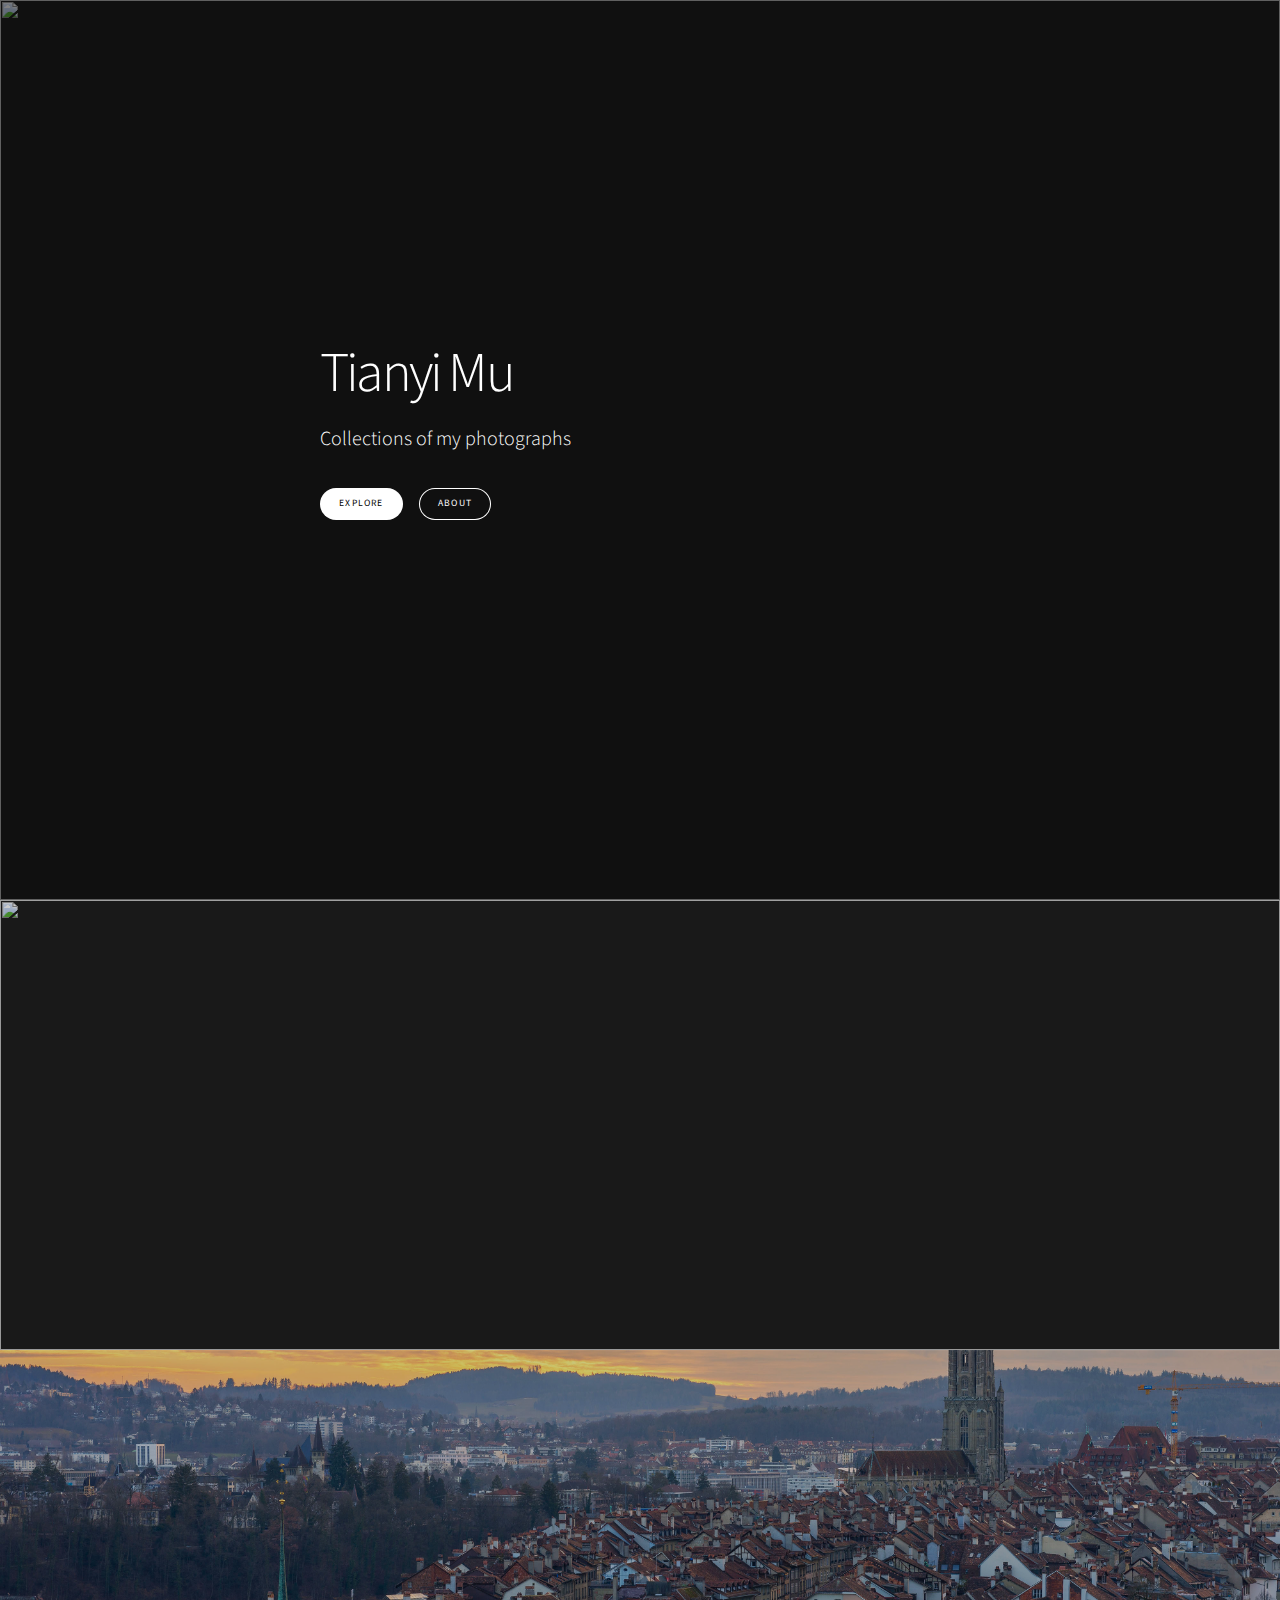
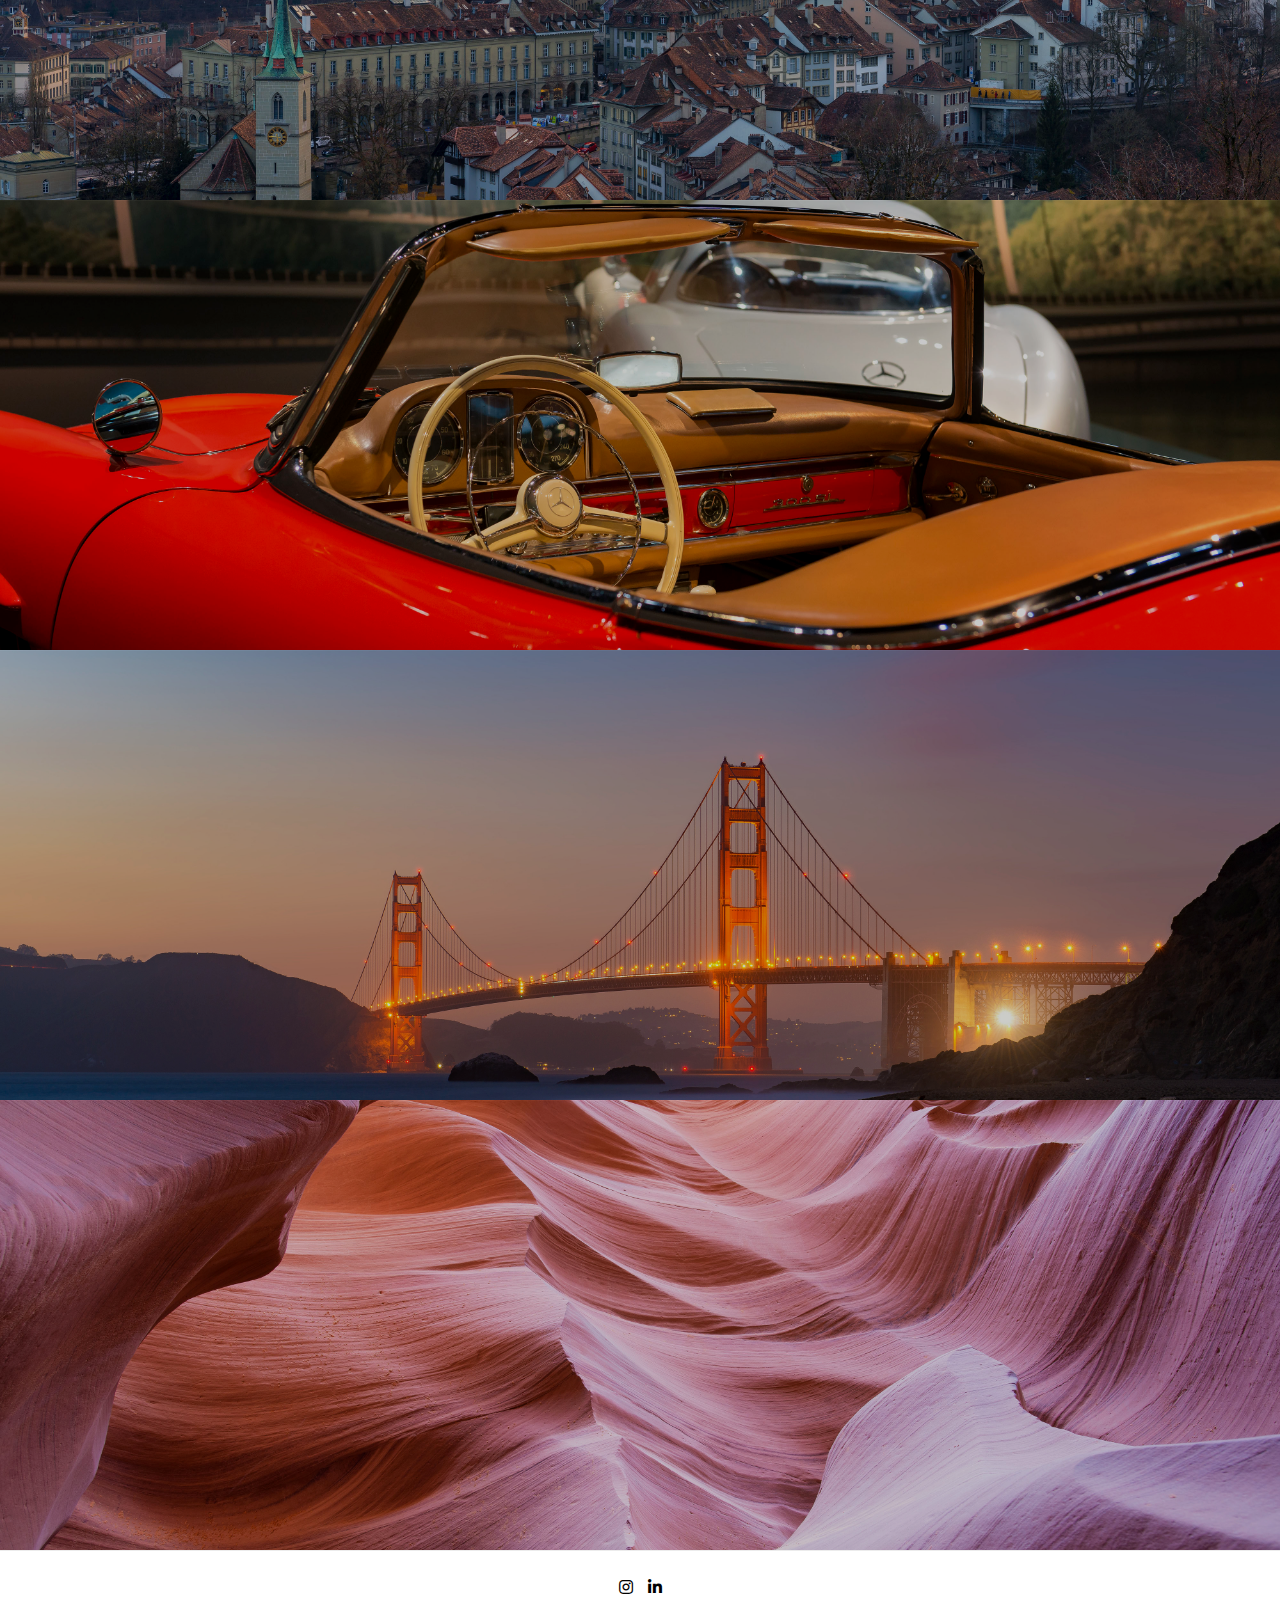
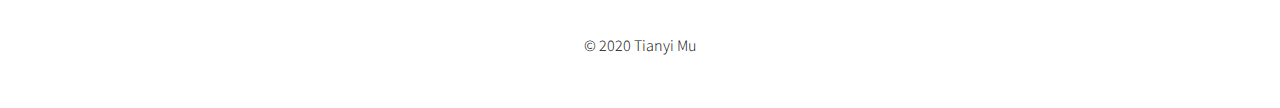
==== commit 3cdb10a9: "Added ca az" ====
--- a/index.html
+++ b/index.html
@@ -47,7 +47,7 @@
 						<h2>Switzerland</h2>
 						<p>Exquisite. Inspiring. Pristine.</p>
 						<ul class="actions stacked">
-							<li><a href="#" class="button small">View</a></li>
+							<li><a href="pages/switzerland.html" class="button small">View</a></li>
 						</ul>
 					</div>
 					<div class="image">
@@ -61,7 +61,7 @@
 						<h2>Germany</h2>
 						<p>Meticulous. Rigorous. Exceptional.</p>
 						<ul class="actions stacked">
-							<li><a href="#" class="button small">View</a></li>
+							<li><a href="pages/germany.html" class="button small">View</a></li>
 						</ul>
 					</div>
 					<div class="image">
@@ -73,9 +73,8 @@
 				<section class="banner style6 orient-left content-align-left image-position-center halfscreen onscroll-content-fade-right invert">
 					<div class="content">
 						<h2>California</h2>
-						<p>Soul-enriching, breath-taking, life-affirming natural sight</p>
 						<ul class="actions stacked">
-							<li><a href="#" class="button small">View</a></li>
+							<li><a href="pages/california.html" class="button small">View</a></li>
 						</ul>
 					</div>
 					<div class="image">
@@ -83,7 +82,7 @@
 					</div>
 				</section>
 
-				<!-- North Carolina -->
+				<!-- North Carolina
 				<section class="banner style6 orient-left content-align-right image-position-center halfscreen onscroll-content-fade-left invert">
 					<div class="content">
 						<h2>North Carolina</h2>
@@ -95,9 +94,9 @@
 					<div class="image">
 						<img src="images/north carolina.jpg" alt="" />
 					</div>
-				</section>
+				</section> -->
 
-				<!-- Hawaii -->
+				<!-- Hawaii
 				<section class="banner style6 orient-left content-align-left image-position-center halfscreen onscroll-content-fade-right invert">
 					<div class="content">
 						<h2>Hawaii</h2>
@@ -109,15 +108,14 @@
 					<div class="image">
 						<img src="images/hawaii.jpg" alt="" />
 					</div>
-				</section>
+				</section> -->
 
 				<!-- Arizona -->
 				<section class="banner style6 orient-left content-align-right image-position-center halfscreen onscroll-content-fade-left invert">
 					<div class="content">
 						<h2>Arizona</h2>
-						<p>Soul-enriching, breath-taking, life-affirming natural sight</p>
 						<ul class="actions stacked">
-							<li><a href="#" class="button small">View</a></li>
+							<li><a href="pages/arizona.html" class="button small">View</a></li>
 						</ul>
 					</div>
 					<div class="image">
@@ -125,7 +123,7 @@
 					</div>
 				</section>
 
-				<!-- Alaska -->
+				<!-- Alaska
 				<section class="banner style6 orient-left content-align-left image-position-center halfscreen onscroll-content-fade-right invert">
 					<div class="content">
 						<h2>Alaska</h2>
@@ -137,7 +135,7 @@
 					<div class="image">
 						<img src="images/alaska.jpg" alt="" />
 					</div>
-				</section>
+				</section> -->
 
 				<!-- Footer -->
 					<footer class="wrapper style1 align-center">
--- a/assets/css/main.css
+++ b/assets/css/main.css
@@ -1,11 +1,5 @@
 @import url(fontawesome-all.min.css);
 @import url("https://fonts.googleapis.com/css?family=Source+Sans+Pro:300,300i,400,400i");
-
-/*
-	Story by HTML5 UP
-	html5up.net | @ajlkn
-	Free for personal and commercial use under the CCA 3.0 license (html5up.net/license)
-*/
 
 html, body, div, span, applet, object,
 iframe, h1, h2, h3, h4, h5, h6, p, blockquote,
@@ -4018,7 +4012,7 @@
 /* Banner (style4) */
 
 	.banner.style4 {
-		padding: 7rem 7rem 5rem 7rem ;
+		padding: 3.5rem 7rem 2rem 7rem ;
 		-moz-align-items: center;
 		-webkit-align-items: center;
 		-ms-align-items: center;
@@ -4113,7 +4107,7 @@
 		@media screen and (max-width: 1680px) {
 
 			.banner.style4 {
-				padding: 5rem 5rem 3rem 5rem ;
+				padding: 2.5rem 5rem 2rem 5rem ;
 			}
 
 		}
@@ -4121,7 +4115,7 @@
 		@media screen and (max-width: 1280px) {
 
 			.banner.style4 {
-				padding: 4rem 4rem 2rem 4rem ;
+				padding: 2rem 4rem 1.5rem 4rem ;
 			}
 
 		}
@@ -4129,7 +4123,7 @@
 		@media screen and (max-width: 980px) {
 
 			.banner.style4 {
-				padding: 3.75rem 3rem 1.75rem 3rem ;
+				padding: 1.8rem 3rem 1.1rem 3rem ;
 			}
 
 				.banner.style4 .image {
@@ -4158,7 +4152,7 @@
 		@media screen and (max-width: 736px) {
 
 			.banner.style4 {
-				padding: 2.5rem 2rem 0.5rem 2rem ;
+				padding: 1rem 2rem 0.5rem 2rem ;
 				-moz-align-items: -moz-flex-start;
 				-webkit-align-items: -webkit-flex-start;
 				-ms-align-items: -ms-flex-start;
@@ -7411,6 +7405,58 @@
 
 	}
 
+/* Wrapper (style3) */
+
+	.wrapper.style3 > .inner {
+		padding: 3.5rem 3.5rem 3.5rem 3.5rem ;
+		margin: 0 auto;
+		max-width: 100%;
+		width: 82%;
+	}
+
+		.wrapper.style3 > .inner.medium {
+			width: 75%;
+		}
+
+		.wrapper.style3 > .inner.small {
+			width: 65%;
+		}
+
+	@media screen and (max-width: 1680px) {
+
+		.wrapper.style3 > .inner {
+			padding: 2.5rem 2.5rem 2.5rem 2.5rem ;
+		}
+
+	}
+
+	@media screen and (max-width: 1280px) {
+
+		.wrapper.style3 > .inner {
+			padding: 2rem 2rem 2rem 2rem ;
+			width: 90%;
+		}
+
+	}
+
+	@media screen and (max-width: 980px) {
+
+		.wrapper.style3 > .inner {
+			padding: 1.8rem 1.8rem 1.8rem 1.8rem ;
+			width: 100%;
+		}
+
+	}
+
+	@media screen and (max-width: 736px) {
+
+		.wrapper.style3 > .inner {
+			padding: 1rem 1rem 1rem 1rem ;
+			width: 100%;
+		}
+
+	}
+
 /* Wrapper (style2) */
 
 	.wrapper.style2 {
--- a/assets/css/noscript.css
+++ b/assets/css/noscript.css
@@ -1,9 +1,3 @@
-/*
-	Story by HTML5 UP
-	html5up.net | @ajlkn
-	Free for personal and commercial use under the CCA 3.0 license (html5up.net/license)
-*/
-
 /* Banner (transitions) */
 
 	.banner.onload-content-fade-up .content {
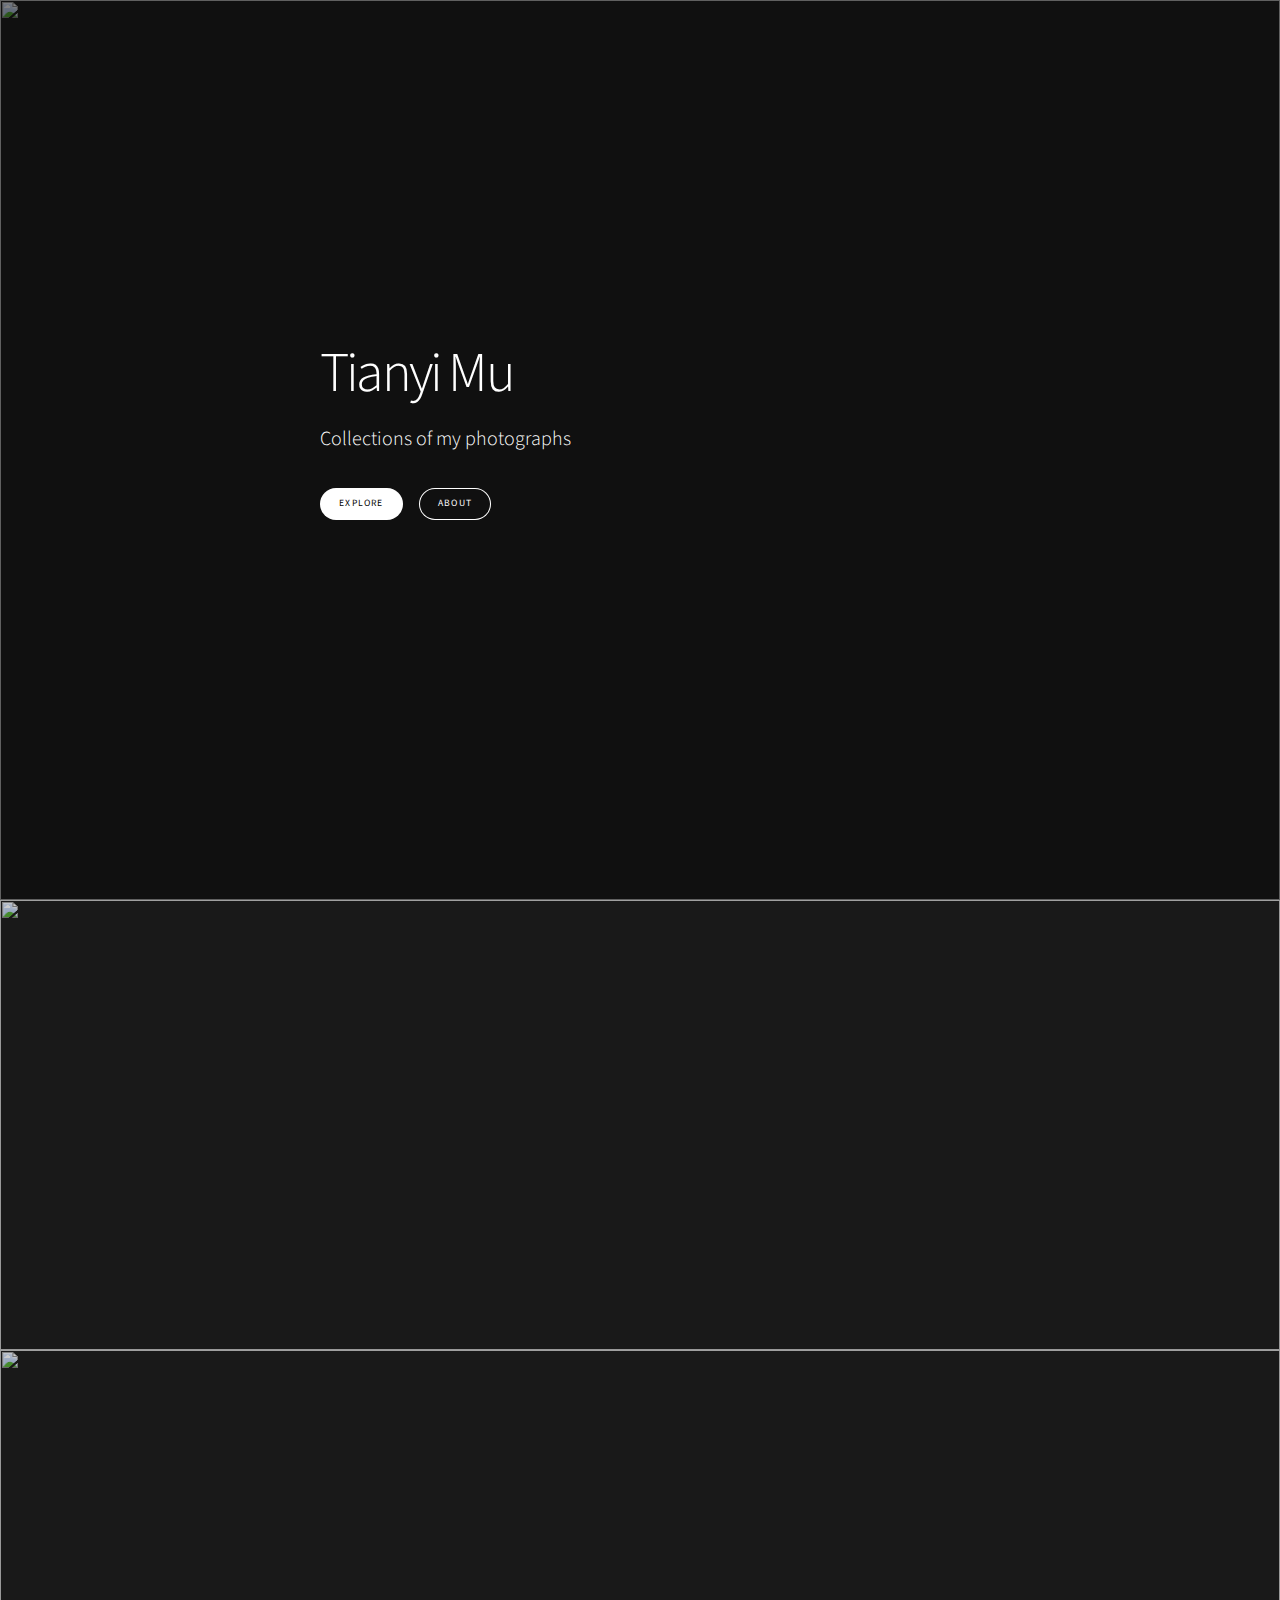
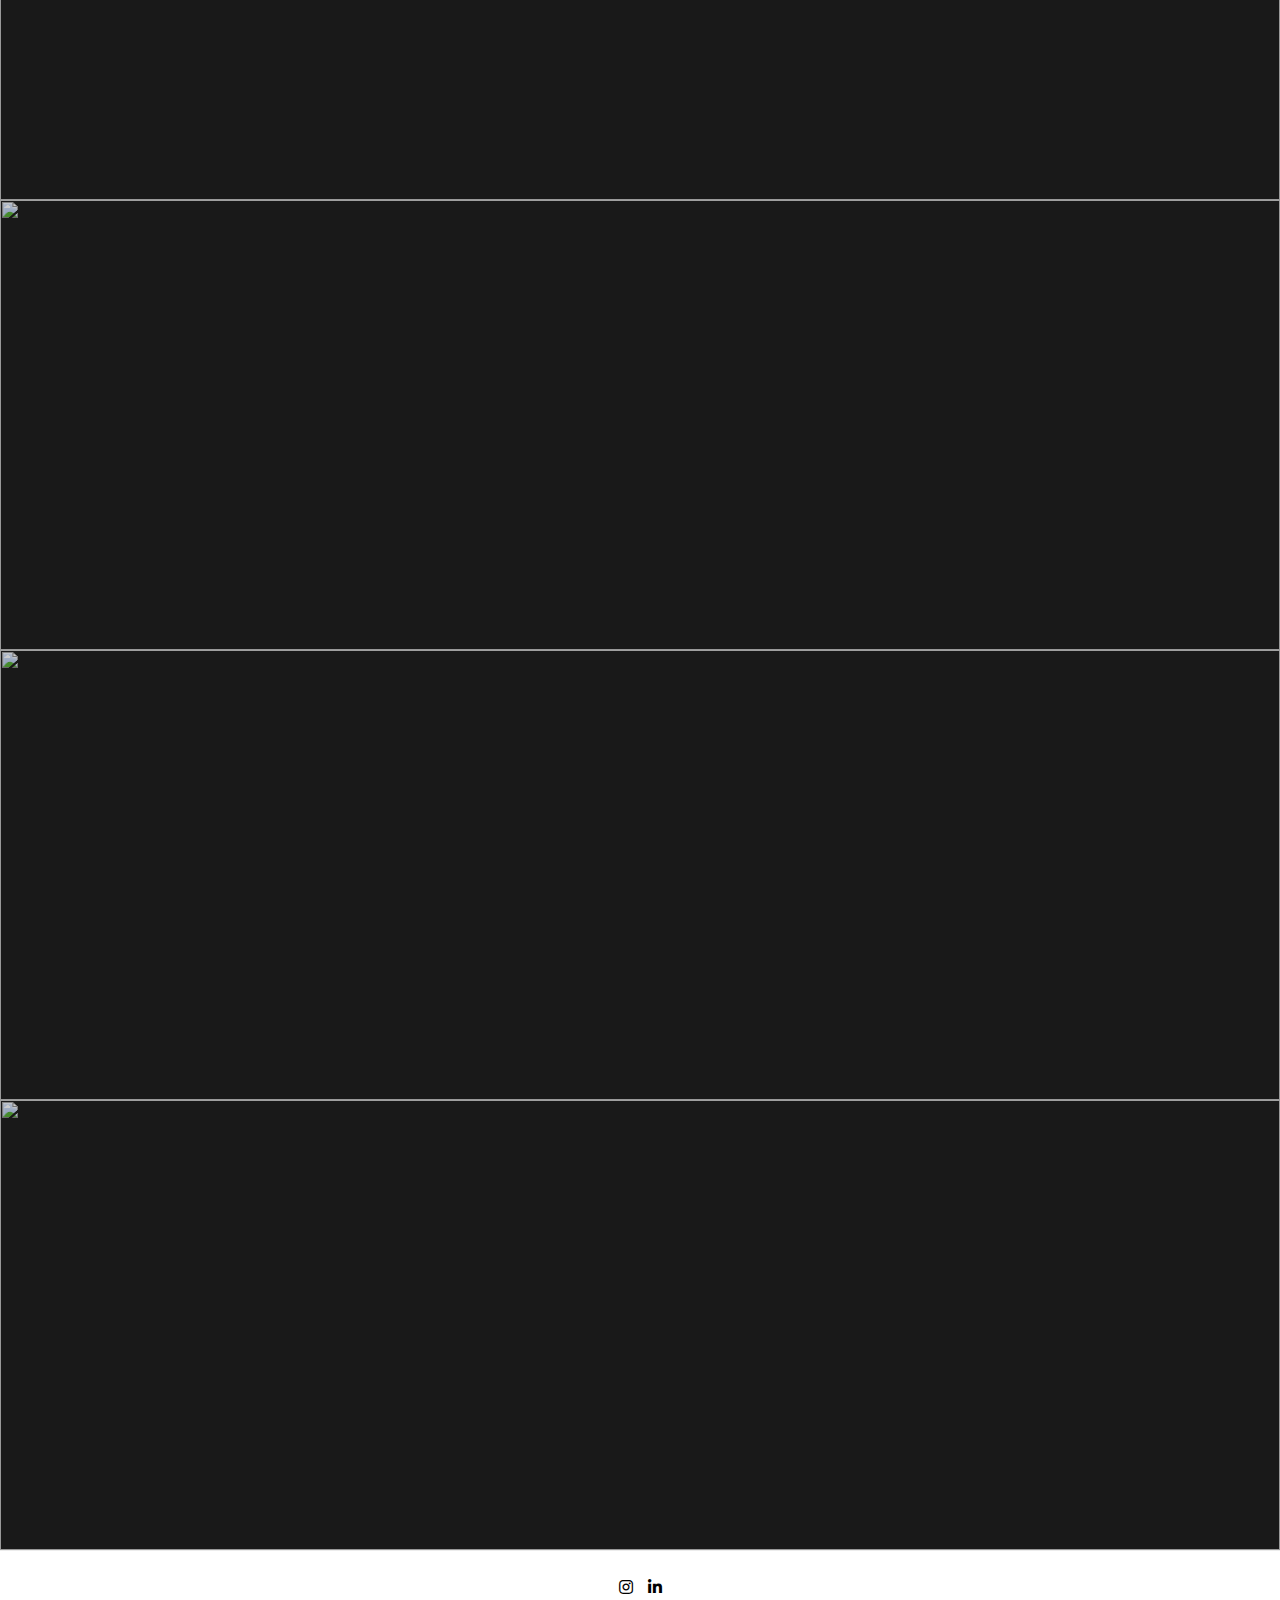
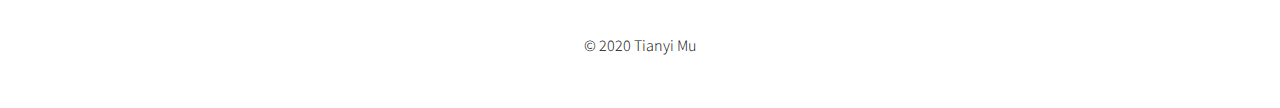
==== commit 856cd524: "removed photos" ====
--- a/index.html
+++ b/index.html
@@ -51,7 +51,7 @@
 						</ul>
 					</div>
 					<div class="image">
-						<img src="images/switzerland.jpg" alt="" />
+						<img src="https://lh3.googleusercontent.com/pw/ACtC-3ewbPxMy6uOkserJDLjpyt3-dAoWyaRvf1-V5GL6Yh3qyHQbIZqO0CpyB8RC9VtfvRsqdbOPK04FOKtkBWw1RMMA2B8_22p_7036IK2jXEPS2UmjcGGeujUqUYcZ9CCOXFC71DzJVfTXU6YUMlZKCTqow=d" alt="" />
 					</div>
 				</section>
 
@@ -65,7 +65,7 @@
 						</ul>
 					</div>
 					<div class="image">
-						<img src="images/germany.jpg" alt="" />
+						<img src="https://lh3.googleusercontent.com/pw/ACtC-3cTD4sZZcSxJl78OVE-zQYMTGYOdACYmpsp5JJE5OzuCv_Yn2VCxyJFob17Claw2jM30Tz9GLZSN7QR7_0G5JpJevyXEuwfG1ksrRTR4o7NwiWf6yx2DcCCkD59QEl3MvkEhLKs6MwX5xk8Up4qE71vYw=d" alt="" />
 					</div>
 				</section>
 
@@ -73,12 +73,13 @@
 				<section class="banner style6 orient-left content-align-left image-position-center halfscreen onscroll-content-fade-right invert">
 					<div class="content">
 						<h2>California</h2>
+						<p>Sunny. Liberal. Innovative.</p>
 						<ul class="actions stacked">
 							<li><a href="pages/california.html" class="button small">View</a></li>
 						</ul>
 					</div>
 					<div class="image">
-						<img src="images/california.jpg" alt="" />
+						<img src="https://lh3.googleusercontent.com/pw/ACtC-3cA7qeN_VQ1J-wI9B6kEd1VzsjX-Sj_bIua7hzI1WRfQ8UV4RzZZT0g3LeupjqrQI9siPcbQdeiUwxxmBCzMWLtZVLNC3YK2GJpHk5Ikag8DEkwGIQj7W_0i6iCJzcb5NT21MaejCUOFqZILxgtAT6cCw=d" alt="" />
 					</div>
 				</section>
 
@@ -114,12 +115,13 @@
 				<section class="banner style6 orient-left content-align-right image-position-center halfscreen onscroll-content-fade-left invert">
 					<div class="content">
 						<h2>Arizona</h2>
+						<p>Wild. Diverse. Magnificent.</p>
 						<ul class="actions stacked">
 							<li><a href="pages/arizona.html" class="button small">View</a></li>
 						</ul>
 					</div>
 					<div class="image">
-						<img src="images/arizona.jpg" alt="" />
+						<img src="https://lh3.googleusercontent.com/pw/ACtC-3fKP0F-AQwwoJncNb2JGgLEREwHUSkbCFUnTifeuLMdbajSM-clLbh8MMi7YU8Kj1WqvT2W1p0GkeRO_-l-SHVcdQENiNJngun209DYPbQmOCZQVA9sKmID4LTc4jalOQHRJCzF-LxrlixqUgHuZI2QbQ=d" alt="" />
 					</div>
 				</section>
 
--- a/assets/css/main.css
+++ b/assets/css/main.css
@@ -322,7 +322,7 @@
 	}
 
 		a:hover {
-			color: #47D3E5;
+			color: #cccccc;
 		}
 
 	strong, b {
@@ -2194,8 +2194,8 @@
 		input[type="button"]:hover,
 		button:hover,
 		.button:hover {
-			box-shadow: inset 0 0 0 1px #47D3E5;
-			color: #47D3E5 !important;
+			box-shadow: inset 0 0 0 1px #cccccc;
+			color: #cccccc !important;
 		}
 
 		input[type="submit"]:active,
@@ -2204,8 +2204,8 @@
 		button:active,
 		.button:active {
 			background-color: rgba(71, 211, 229, 0.2);
-			box-shadow: inset 0 0 0 1px #47D3E5;
-			color: #47D3E5 !important;
+			box-shadow: inset 0 0 0 1px #cccccc;
+			color: #cccccc !important;
 		}
 
 		input[type="submit"].primary,
@@ -2223,7 +2223,7 @@
 			input[type="button"].primary:hover,
 			button.primary:hover,
 			.button.primary:hover {
-				background-color: #47D3E5;
+				background-color: #cccccc;
 			}
 
 			input[type="submit"].primary:active,
@@ -2494,8 +2494,8 @@
 		input[type="url"]:focus,
 		select:focus,
 		textarea:focus {
-			border-color: #47D3E5;
-			box-shadow: 0 0 0 1px #47D3E5;
+			border-color: #cccccc;
+			box-shadow: 0 0 0 1px #cccccc;
 		}
 
 	select {
@@ -2526,8 +2526,8 @@
 
 	input[type="checkbox"]:focus + label:before,
 	input[type="radio"]:focus + label:before {
-		border-color: #47D3E5;
-		box-shadow: 0 0 0 1px #47D3E5;
+		border-color: #cccccc;
+		box-shadow: 0 0 0 1px #cccccc;
 	}
 
 	::-webkit-input-placeholder {
@@ -2613,14 +2613,14 @@
 	}
 
 	a.icon.style2:hover:before {
-		box-shadow: inset 0 0 0 1px #47D3E5;
-		color: #47D3E5;
+		box-shadow: inset 0 0 0 1px #cccccc;
+		color: #cccccc;
 	}
 
 	a.icon.style2:active:before {
 		background-color: rgba(71, 211, 229, 0.1);
-		box-shadow: inset 0 0 0 1px #47D3E5;
-		color: #47D3E5;
+		box-shadow: inset 0 0 0 1px #cccccc;
+		color: #cccccc;
 	}
 
 /* Image */
@@ -6528,7 +6528,7 @@
 		}
 
 			.gallery.style1 a:hover {
-				color: #47D3E5;
+				color: #cccccc;
 			}
 
 		.gallery.style1 strong, .gallery.style1 b {
@@ -6567,8 +6567,8 @@
 			.gallery.style1 input[type="button"]:hover,
 			.gallery.style1 button:hover,
 			.gallery.style1 .button:hover {
-				box-shadow: inset 0 0 0 1px #47D3E5;
-				color: #47D3E5 !important;
+				box-shadow: inset 0 0 0 1px #cccccc;
+				color: #cccccc !important;
 			}
 
 			.gallery.style1 input[type="submit"]:active,
@@ -6577,8 +6577,8 @@
 			.gallery.style1 button:active,
 			.gallery.style1 .button:active {
 				background-color: rgba(71, 211, 229, 0.2);
-				box-shadow: inset 0 0 0 1px #47D3E5;
-				color: #47D3E5 !important;
+				box-shadow: inset 0 0 0 1px #cccccc;
+				color: #cccccc !important;
 			}
 
 			.gallery.style1 input[type="submit"].primary,
@@ -6596,7 +6596,7 @@
 				.gallery.style1 input[type="button"].primary:hover,
 				.gallery.style1 button.primary:hover,
 				.gallery.style1 .button.primary:hover {
-					background-color: #47D3E5;
+					background-color: #cccccc;
 				}
 
 				.gallery.style1 input[type="submit"].primary:active,
@@ -6852,7 +6852,7 @@
 		}
 
 			.gallery.style2 a:hover {
-				color: #47D3E5;
+				color: #cccccc;
 			}
 
 		.gallery.style2 strong, .gallery.style2 b {
@@ -6891,8 +6891,8 @@
 			.gallery.style2 input[type="button"]:hover,
 			.gallery.style2 button:hover,
 			.gallery.style2 .button:hover {
-				box-shadow: inset 0 0 0 1px #47D3E5;
-				color: #47D3E5 !important;
+				box-shadow: inset 0 0 0 1px #cccccc;
+				color: #cccccc !important;
 			}
 
 			.gallery.style2 input[type="submit"]:active,
@@ -6901,8 +6901,8 @@
 			.gallery.style2 button:active,
 			.gallery.style2 .button:active {
 				background-color: rgba(71, 211, 229, 0.2);
-				box-shadow: inset 0 0 0 1px #47D3E5;
-				color: #47D3E5 !important;
+				box-shadow: inset 0 0 0 1px #cccccc;
+				color: #cccccc !important;
 			}
 
 			.gallery.style2 input[type="submit"].primary,
@@ -6920,7 +6920,7 @@
 				.gallery.style2 input[type="button"].primary:hover,
 				.gallery.style2 button.primary:hover,
 				.gallery.style2 .button.primary:hover {
-					background-color: #47D3E5;
+					background-color: #cccccc;
 				}
 
 				.gallery.style2 input[type="submit"].primary:active,
@@ -8467,7 +8467,7 @@
 			}
 
 				#wrapper > .invert a:hover {
-					color: #47D3E5;
+					color: #cccccc;
 				}
 
 			#wrapper > .invert strong, #wrapper > .invert b {
@@ -8510,8 +8510,8 @@
 				#wrapper > .invert input[type="button"]:hover,
 				#wrapper > .invert button:hover,
 				#wrapper > .invert .button:hover {
-					box-shadow: inset 0 0 0 1px #47D3E5;
-					color: #47D3E5 !important;
+					box-shadow: inset 0 0 0 1px #cccccc;
+					color: #cccccc !important;
 				}
 
 				#wrapper > .invert input[type="submit"]:active,
@@ -8520,8 +8520,8 @@
 				#wrapper > .invert button:active,
 				#wrapper > .invert .button:active {
 					background-color: rgba(71, 211, 229, 0.2);
-					box-shadow: inset 0 0 0 1px #47D3E5;
-					color: #47D3E5 !important;
+					box-shadow: inset 0 0 0 1px #cccccc;
+					color: #cccccc !important;
 				}
 
 				#wrapper > .invert input[type="submit"].primary,
@@ -8539,7 +8539,7 @@
 					#wrapper > .invert input[type="button"].primary:hover,
 					#wrapper > .invert button.primary:hover,
 					#wrapper > .invert .button.primary:hover {
-						background-color: #47D3E5;
+						background-color: #cccccc;
 					}
 
 					#wrapper > .invert input[type="submit"].primary:active,
@@ -8573,8 +8573,8 @@
 				#wrapper > .invert input[type="url"]:focus,
 				#wrapper > .invert select:focus,
 				#wrapper > .invert textarea:focus {
-					border-color: #47D3E5;
-					box-shadow: 0 0 0 1px #47D3E5;
+					border-color: #cccccc;
+					box-shadow: 0 0 0 1px #cccccc;
 				}
 
 			#wrapper > .invert select {
@@ -8605,8 +8605,8 @@
 
 			#wrapper > .invert input[type="checkbox"]:focus + label:before,
 			#wrapper > .invert input[type="radio"]:focus + label:before {
-				border-color: #47D3E5;
-				box-shadow: 0 0 0 1px #47D3E5;
+				border-color: #cccccc;
+				box-shadow: 0 0 0 1px #cccccc;
 			}
 
 			#wrapper > .invert ::-webkit-input-placeholder {
@@ -8630,14 +8630,14 @@
 			}
 
 			#wrapper > .invert a.icon.style2:hover:before {
-				box-shadow: inset 0 0 0 1px #47D3E5;
-				color: #47D3E5;
+				box-shadow: inset 0 0 0 1px #cccccc;
+				color: #cccccc;
 			}
 
 			#wrapper > .invert a.icon.style2:active:before {
 				background-color: rgba(71, 211, 229, 0.1);
-				box-shadow: inset 0 0 0 1px #47D3E5;
-				color: #47D3E5;
+				box-shadow: inset 0 0 0 1px #cccccc;
+				color: #cccccc;
 			}
 
 			#wrapper > .invert ul.alt li {
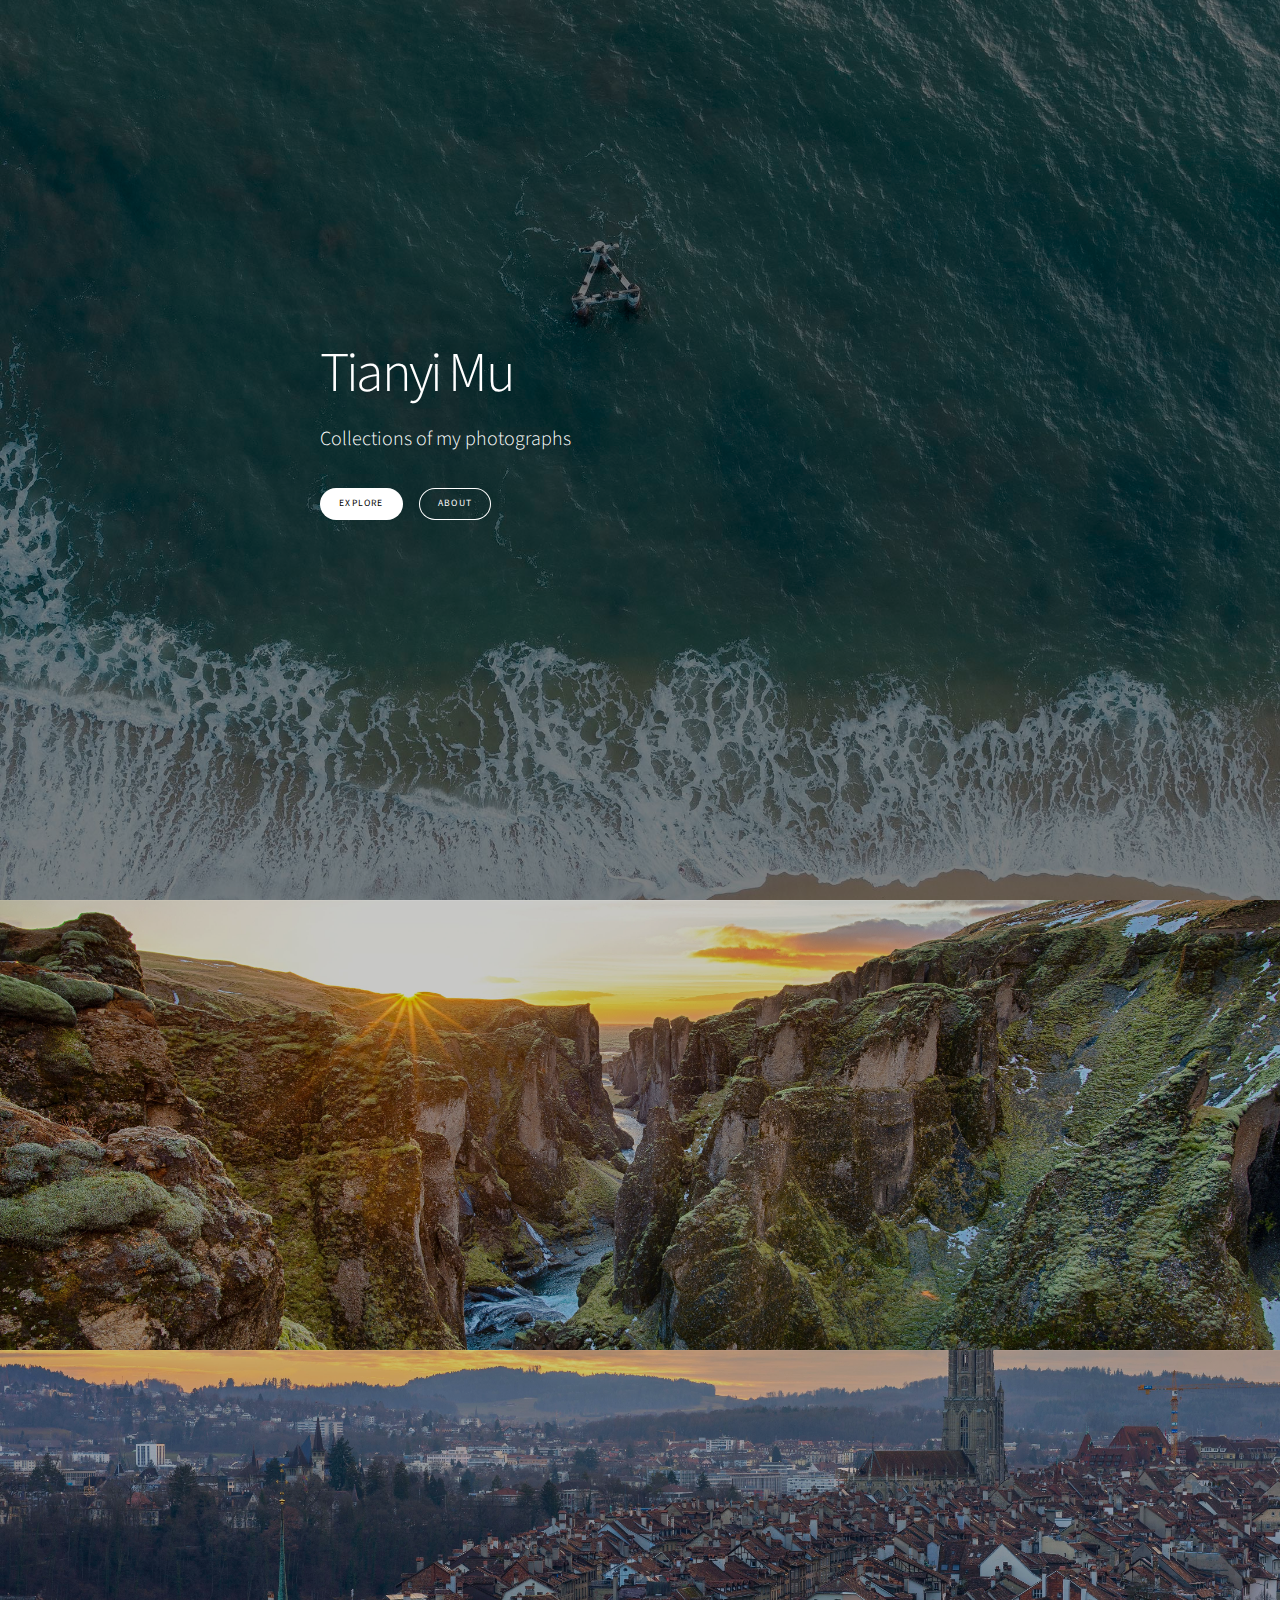
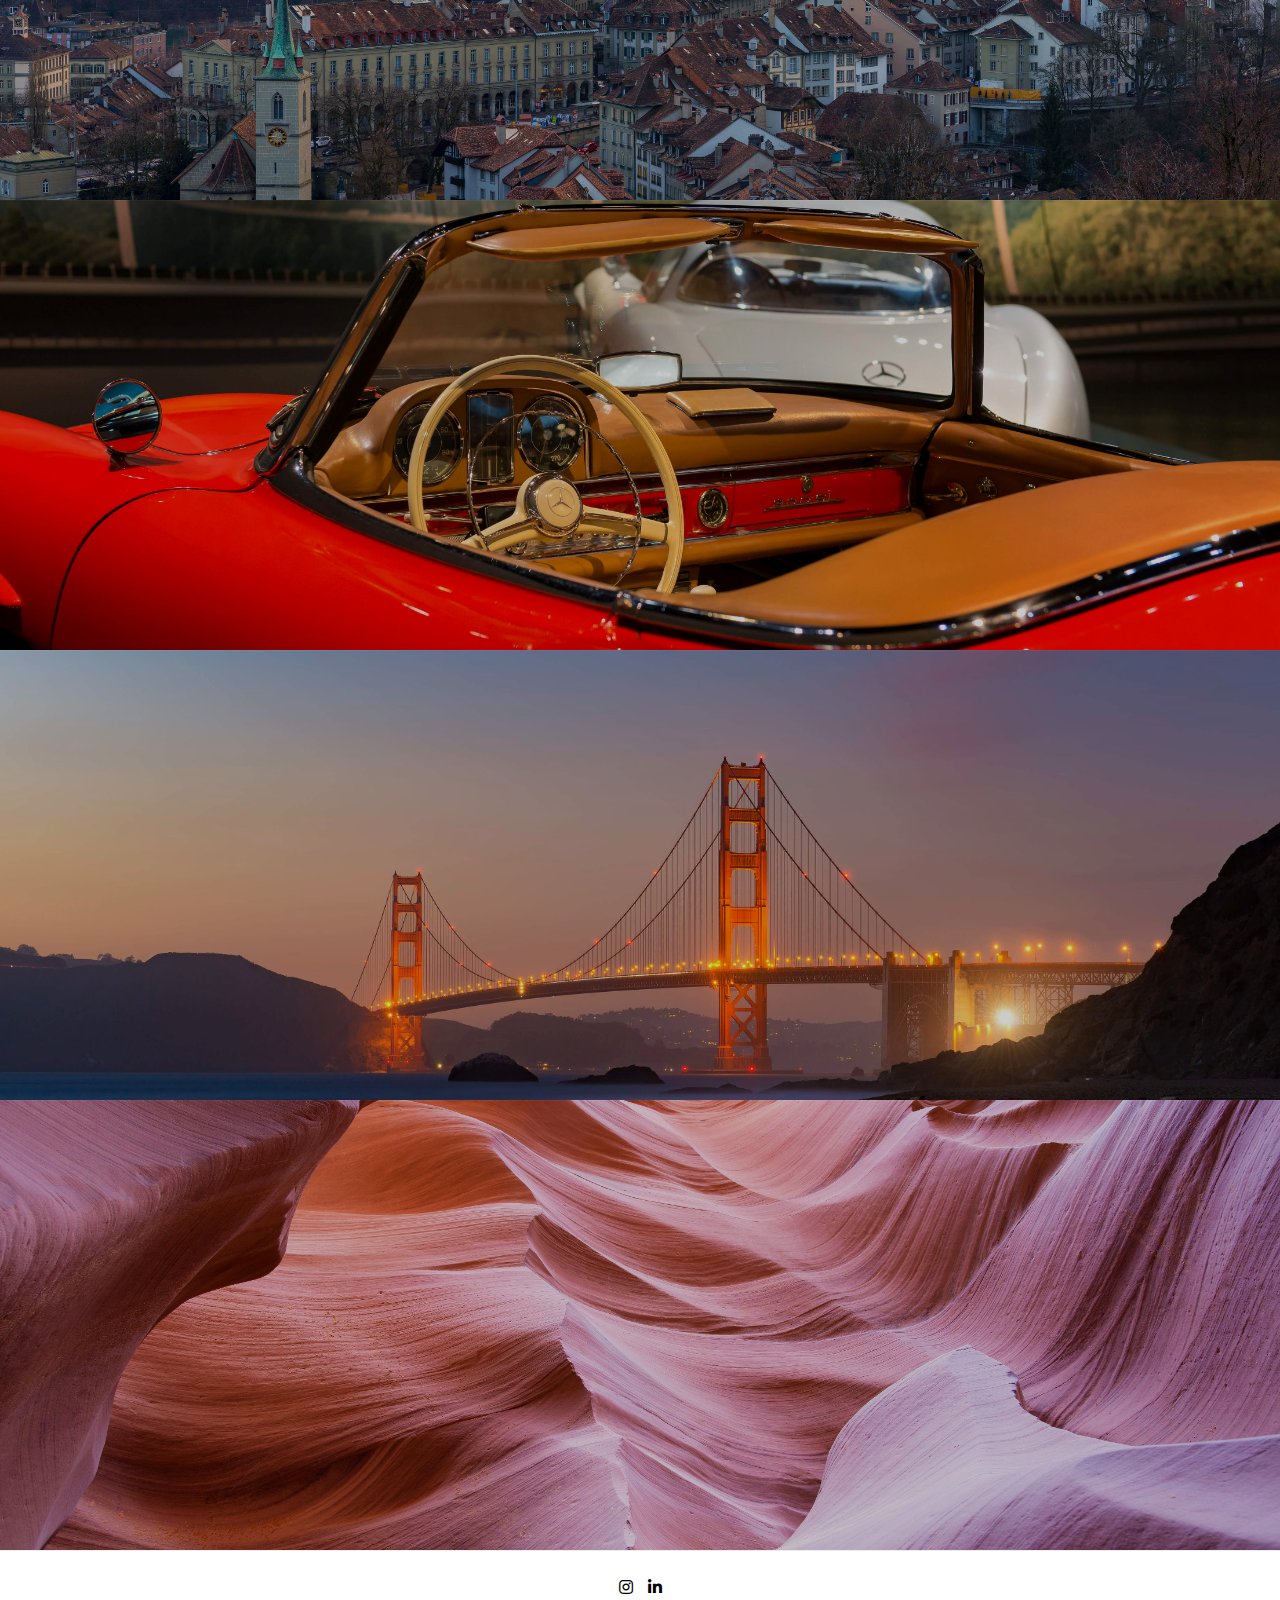
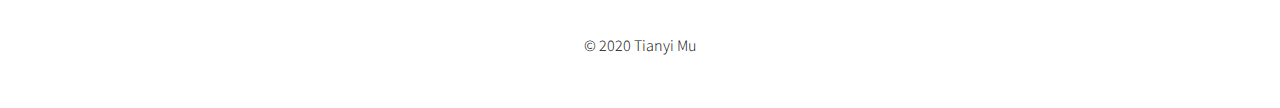
==== commit 9a2198e6: "added back photos" ====
--- a/index.html
+++ b/index.html
@@ -23,7 +23,7 @@
 							</ul>
 						</div>
 						<div class="image">
-							<img src="https://lh3.googleusercontent.com/pw/ACtC-3cf3P3qyMoaVeF_bucW7BR9KTDskK-wTEbn95TgHK5FvDvEcoyx5fl1wuawTOv554nxGsnjHeO-Rc6pDMjMTRM7GzS0KGvMmckXxmOC7EUI4SiFsaUWWVvSiIOHxc_Jzpi5-QGB5wQGXA7s-VOk4S5xpg=d" alt="" />
+							<img src="images/ca.jpg" alt="" />
 						</div>
 					</section>
 
@@ -37,7 +37,7 @@
 							</ul>
 						</div>
 						<div class="image">
-							<img src="https://lh3.googleusercontent.com/pw/ACtC-3dLDua1lH4VbxoZrUAxfYO-ZorQUButgsZPCnPOY8i-Nu2q8m4n0-yyhXLZFzZq9bI5Y24S3KtPQP6VyTIKIX3iuOVRl8wZaAKiS13rvDyEDsWI3XBlqyUcSgIVVdvfz4VItKAmdldjgBrH_vfaoMehkA=d" alt="" />
+							<img src="images/iceland.jpg" alt="" />
 						</div>
 					</section>
 				
@@ -51,7 +51,7 @@
 						</ul>
 					</div>
 					<div class="image">
-						<img src="https://lh3.googleusercontent.com/pw/ACtC-3ewbPxMy6uOkserJDLjpyt3-dAoWyaRvf1-V5GL6Yh3qyHQbIZqO0CpyB8RC9VtfvRsqdbOPK04FOKtkBWw1RMMA2B8_22p_7036IK2jXEPS2UmjcGGeujUqUYcZ9CCOXFC71DzJVfTXU6YUMlZKCTqow=d" alt="" />
+						<img src="images/switzerland.jpg" alt="" />
 					</div>
 				</section>
 
@@ -65,7 +65,7 @@
 						</ul>
 					</div>
 					<div class="image">
-						<img src="https://lh3.googleusercontent.com/pw/ACtC-3cTD4sZZcSxJl78OVE-zQYMTGYOdACYmpsp5JJE5OzuCv_Yn2VCxyJFob17Claw2jM30Tz9GLZSN7QR7_0G5JpJevyXEuwfG1ksrRTR4o7NwiWf6yx2DcCCkD59QEl3MvkEhLKs6MwX5xk8Up4qE71vYw=d" alt="" />
+						<img src="images/germany.jpg" alt="" />
 					</div>
 				</section>
 
@@ -79,7 +79,7 @@
 						</ul>
 					</div>
 					<div class="image">
-						<img src="https://lh3.googleusercontent.com/pw/ACtC-3cA7qeN_VQ1J-wI9B6kEd1VzsjX-Sj_bIua7hzI1WRfQ8UV4RzZZT0g3LeupjqrQI9siPcbQdeiUwxxmBCzMWLtZVLNC3YK2GJpHk5Ikag8DEkwGIQj7W_0i6iCJzcb5NT21MaejCUOFqZILxgtAT6cCw=d" alt="" />
+						<img src="images/ca2.jpg" alt="" />
 					</div>
 				</section>
 
@@ -121,7 +121,7 @@
 						</ul>
 					</div>
 					<div class="image">
-						<img src="https://lh3.googleusercontent.com/pw/ACtC-3fKP0F-AQwwoJncNb2JGgLEREwHUSkbCFUnTifeuLMdbajSM-clLbh8MMi7YU8Kj1WqvT2W1p0GkeRO_-l-SHVcdQENiNJngun209DYPbQmOCZQVA9sKmID4LTc4jalOQHRJCzF-LxrlixqUgHuZI2QbQ=d" alt="" />
+						<img src="images/az.jpg" alt="" />
 					</div>
 				</section>
 
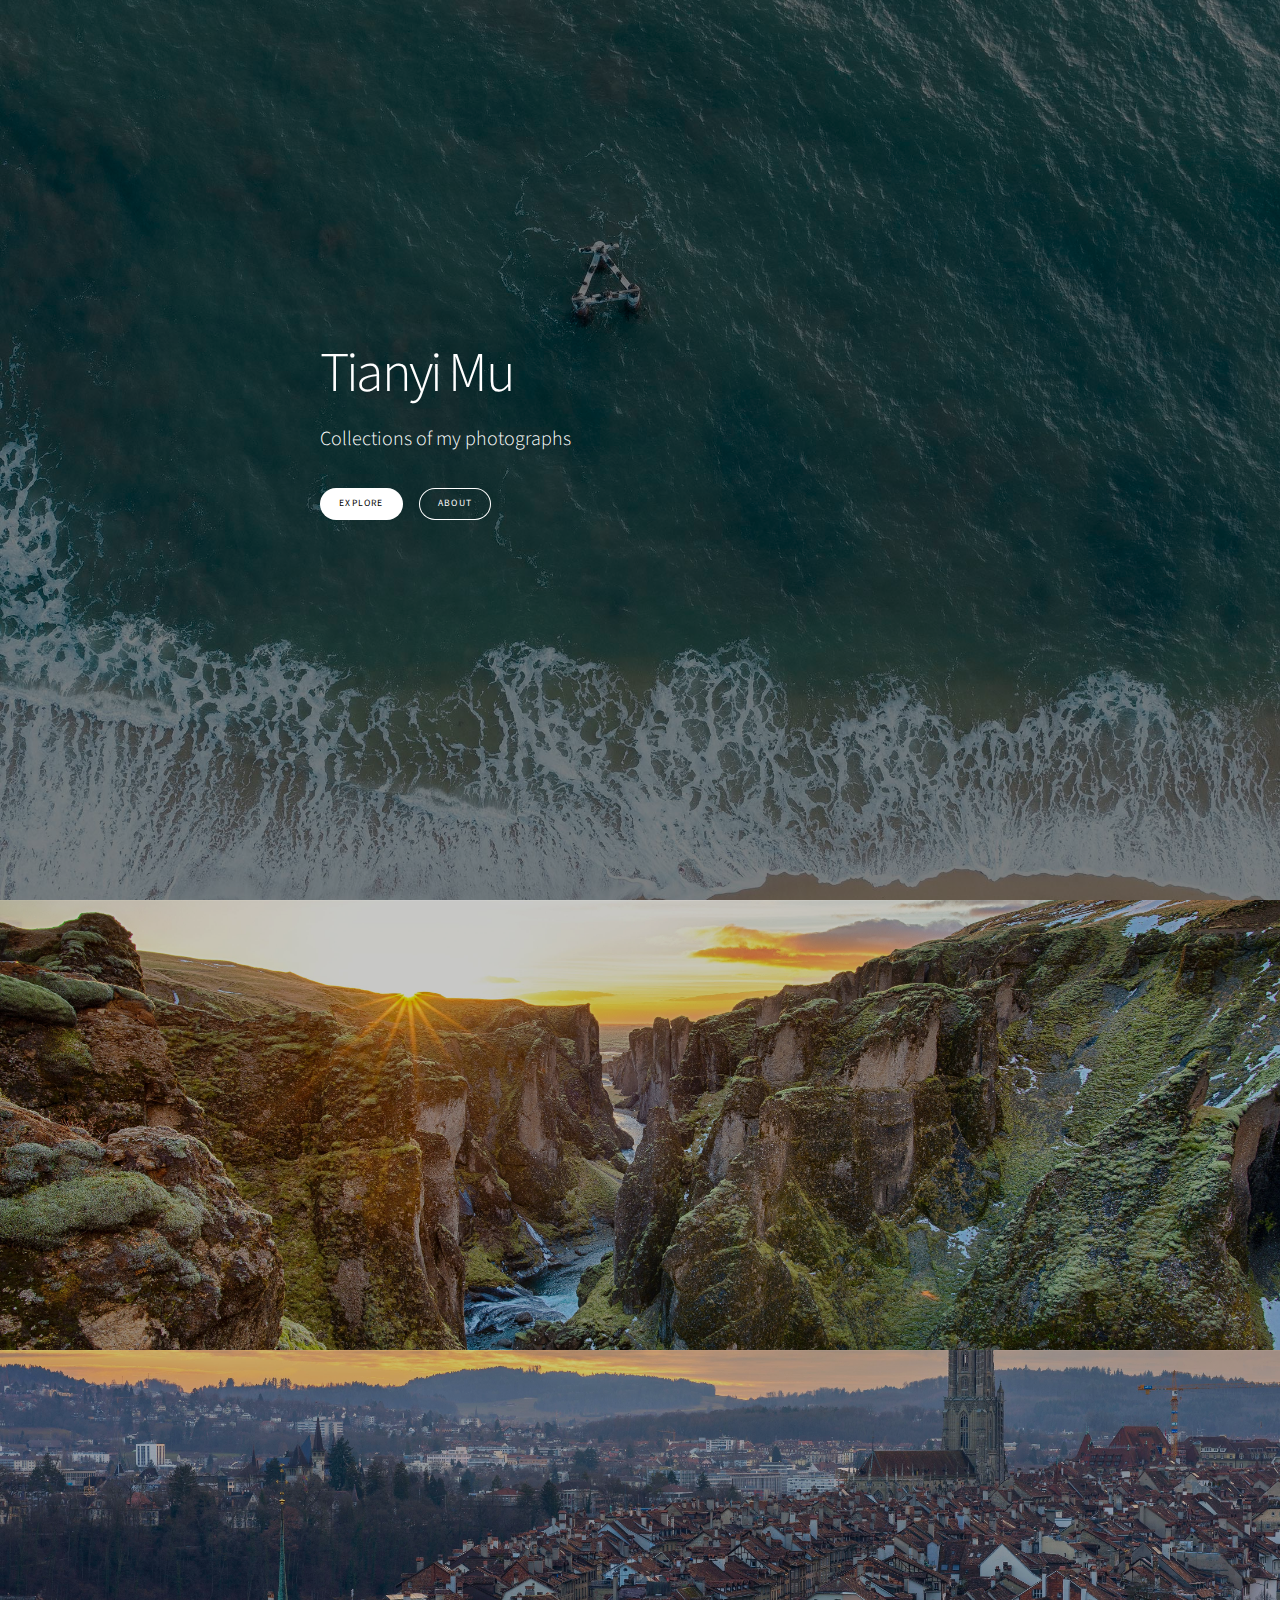
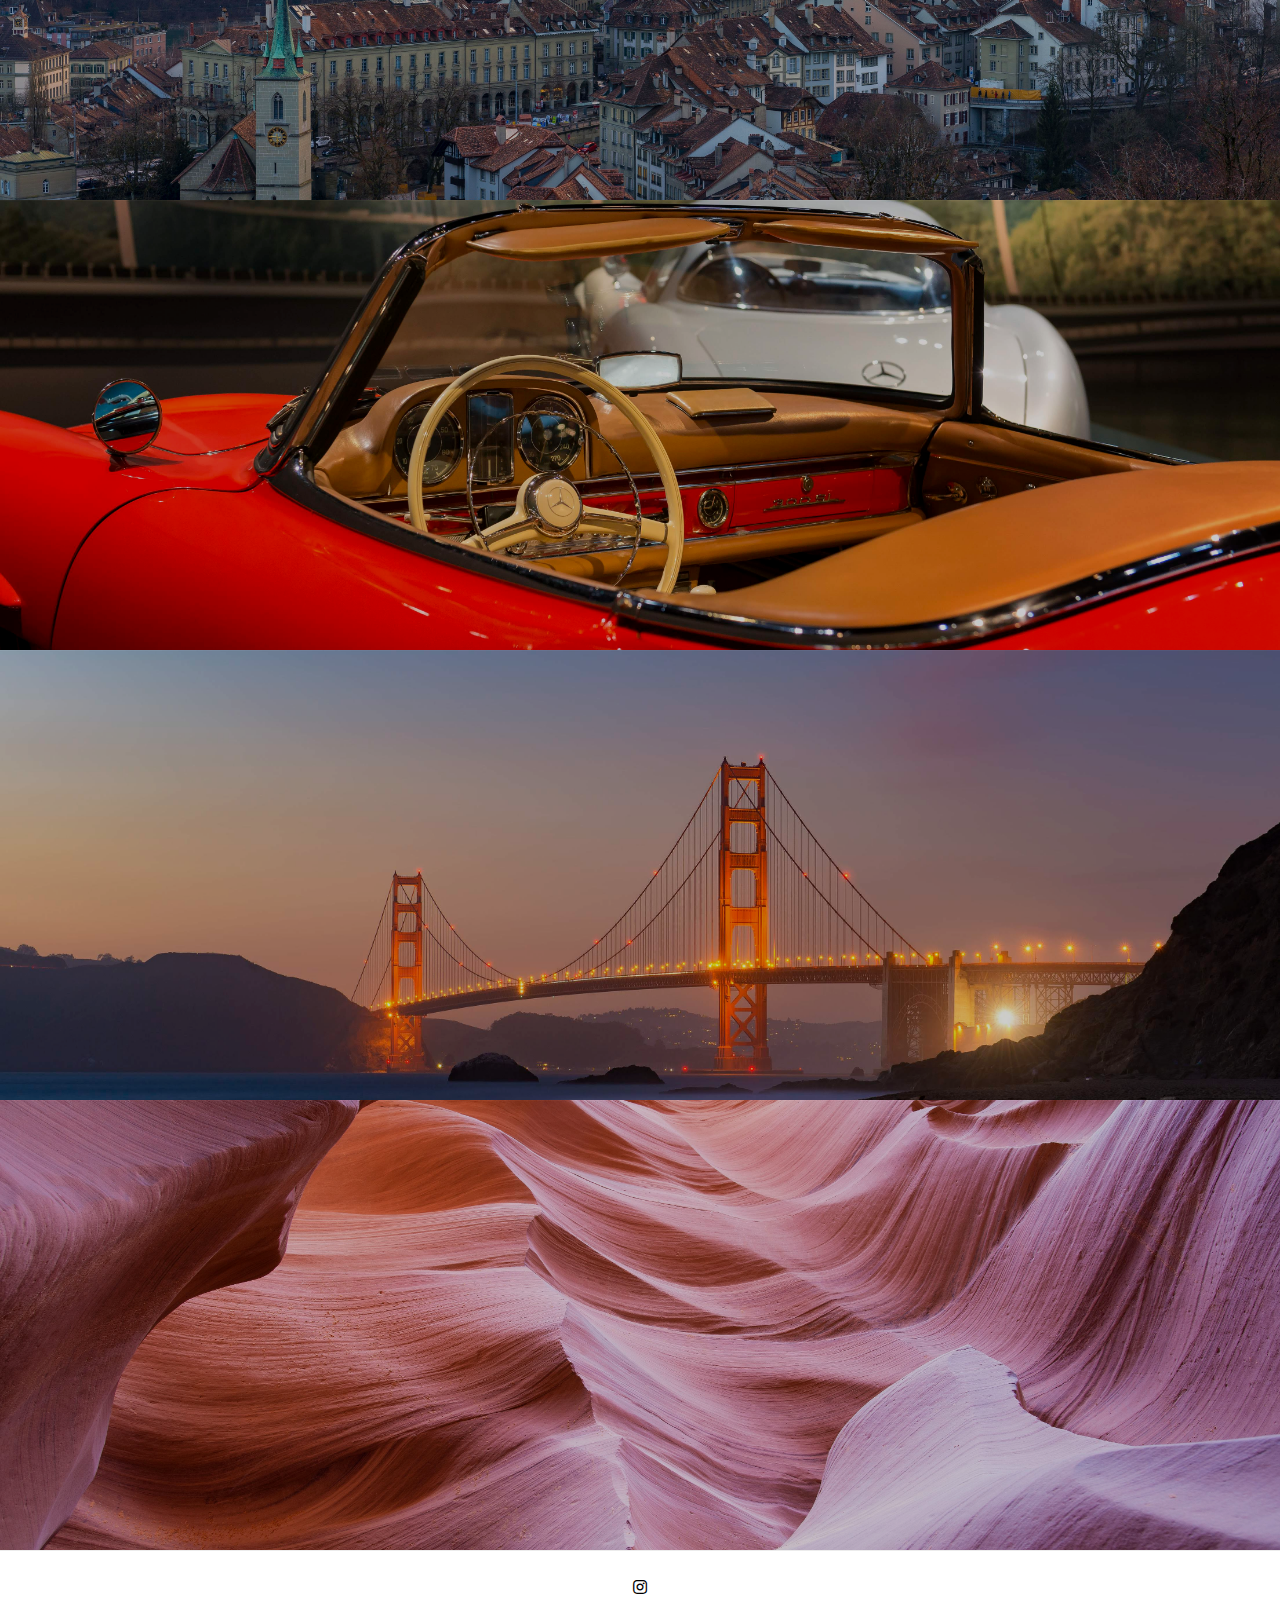
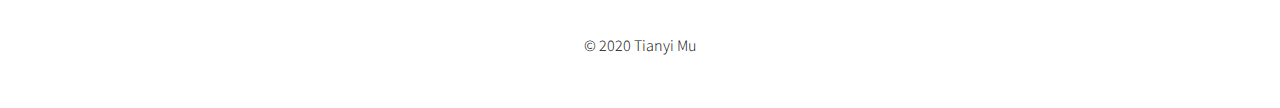
==== commit 5590f22e: "add ig" ====
--- a/index.html
+++ b/index.html
@@ -143,8 +143,7 @@
 					<footer class="wrapper style1 align-center">
 						<div class="inner">
 							<ul class="icons">
-								<li><a href="#" class="icon brands style1 fa-instagram"><span class="label">Instagram</span></a></li>
-								<li><a href="#" class="icon brands style1 fa-linkedin-in"><span class="label">LinkedIn</span></a></li>
+								<li><a href="https://www.instagram.com/m.tianyi.photo" target="_blank" rel="noopener noreferrer" class="icon brands style1 fa-instagram"><span class="label">Instagram</span></a></li>
 							</ul>
 							<p>&copy; 2020 Tianyi Mu</p>
 						</div>
--- a/assets/css/main.css
+++ b/assets/css/main.css
@@ -7531,6 +7531,55 @@
 
 		}
 
+	/* Wrapper (style4) */
+
+	.wrapper.style4 > .inner {
+		padding: 1rem 1.75rem 0rem 1.75rem ;
+		margin: auto auto -1rem auto;
+		max-width: 100%;
+		width: 64rem;
+	}
+
+		.wrapper.style4 > .inner.medium {
+			width: 48rem;
+		}
+
+		.wrapper.style4 > .inner.small {
+			width: 32rem;
+		}
+
+	@media screen and (max-width: 1680px) {
+
+		.wrapper.style4 > .inner {
+			padding: 1rem 1.25rem 0rem 1.25rem ;
+		}
+
+	}
+
+	@media screen and (max-width: 1280px) {
+
+		.wrapper.style4 > .inner {
+			padding: 1rem 2rem 0rem 2rem ;
+		}
+
+	}
+
+	@media screen and (max-width: 980px) {
+
+		.wrapper.style4 > .inner {
+			padding: 1rem 1.5rem 0rem 1.5rem ;
+		}
+
+	}
+
+	@media screen and (max-width: 736px) {
+
+		.wrapper.style4 > .inner {
+			padding: 1rem 1rem 0rem 1rem ;
+		}
+
+	}
+
 	#wrapper > .wrapper.style2.invert:not(.color1):not(.color2):not(.color3):not(.color4):not(.color5):not(.color6):not(.color7) {
 		background-color: #222222;
 	}
